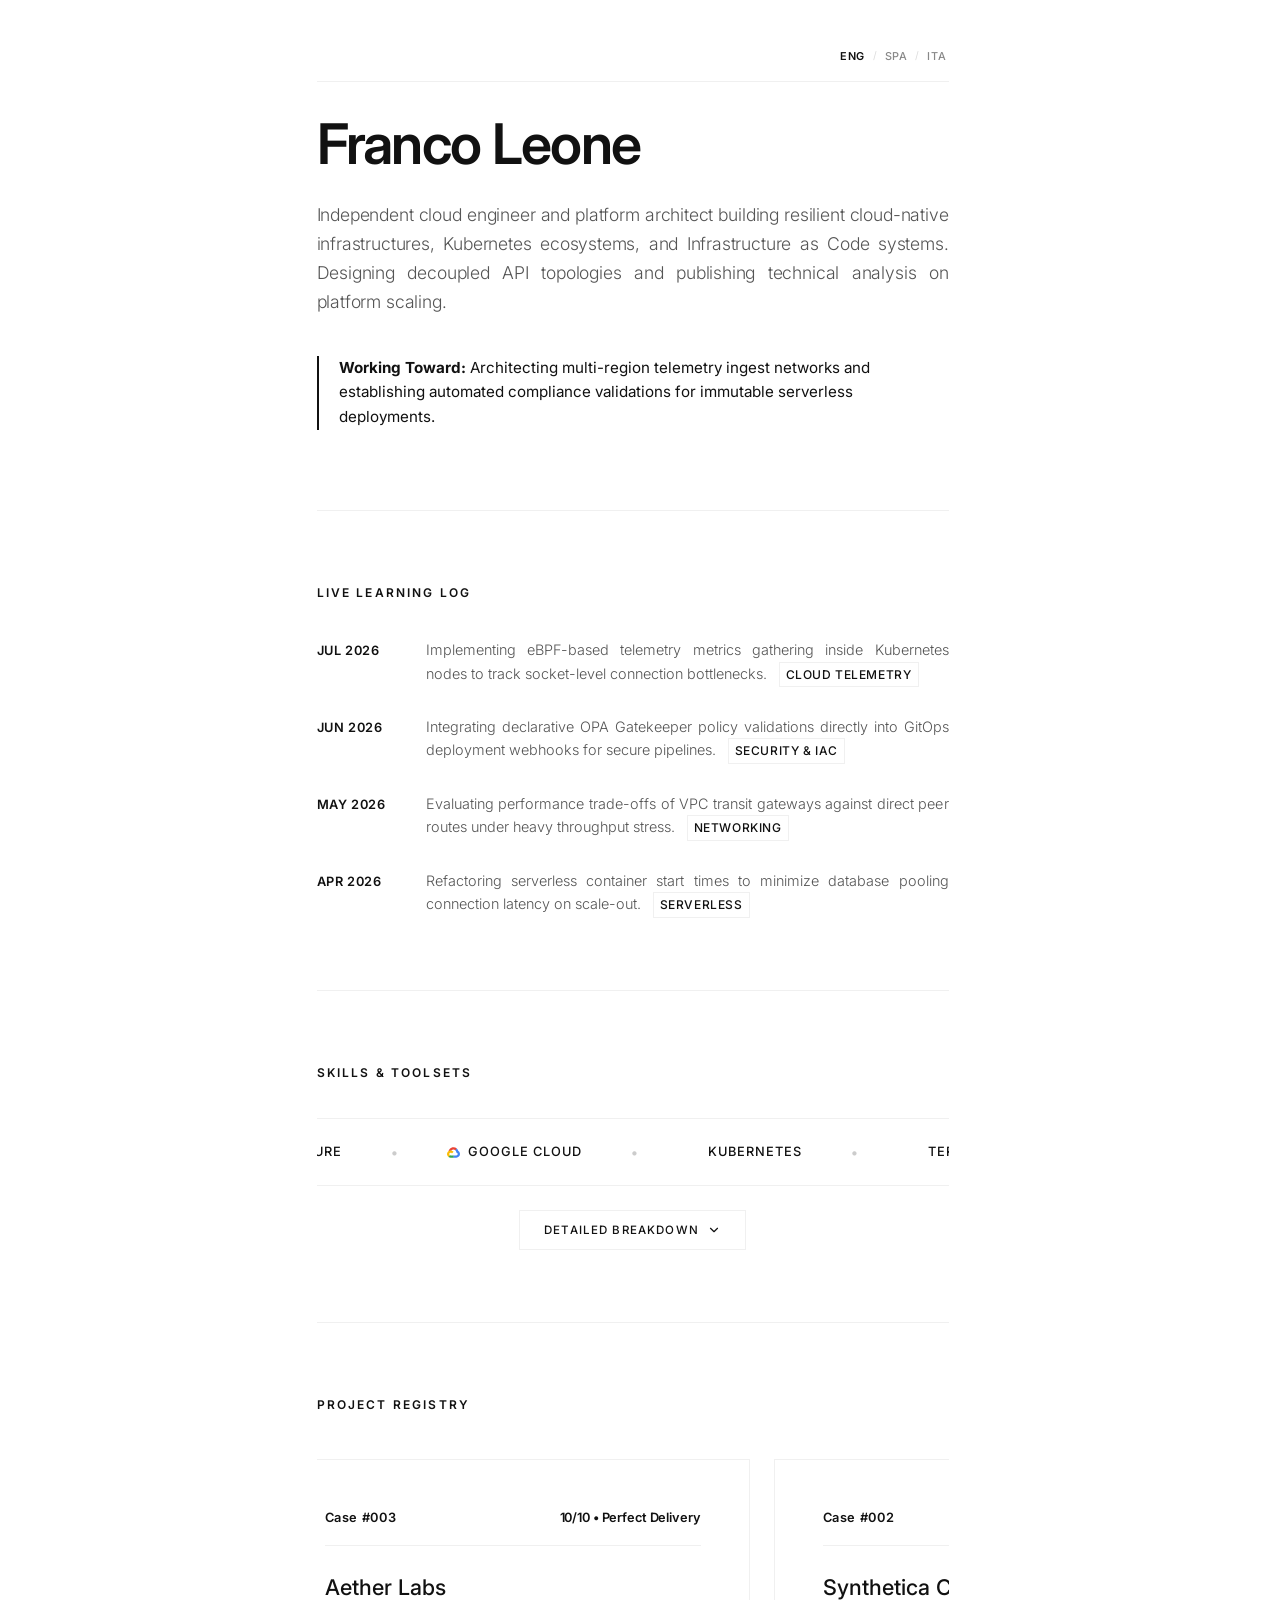
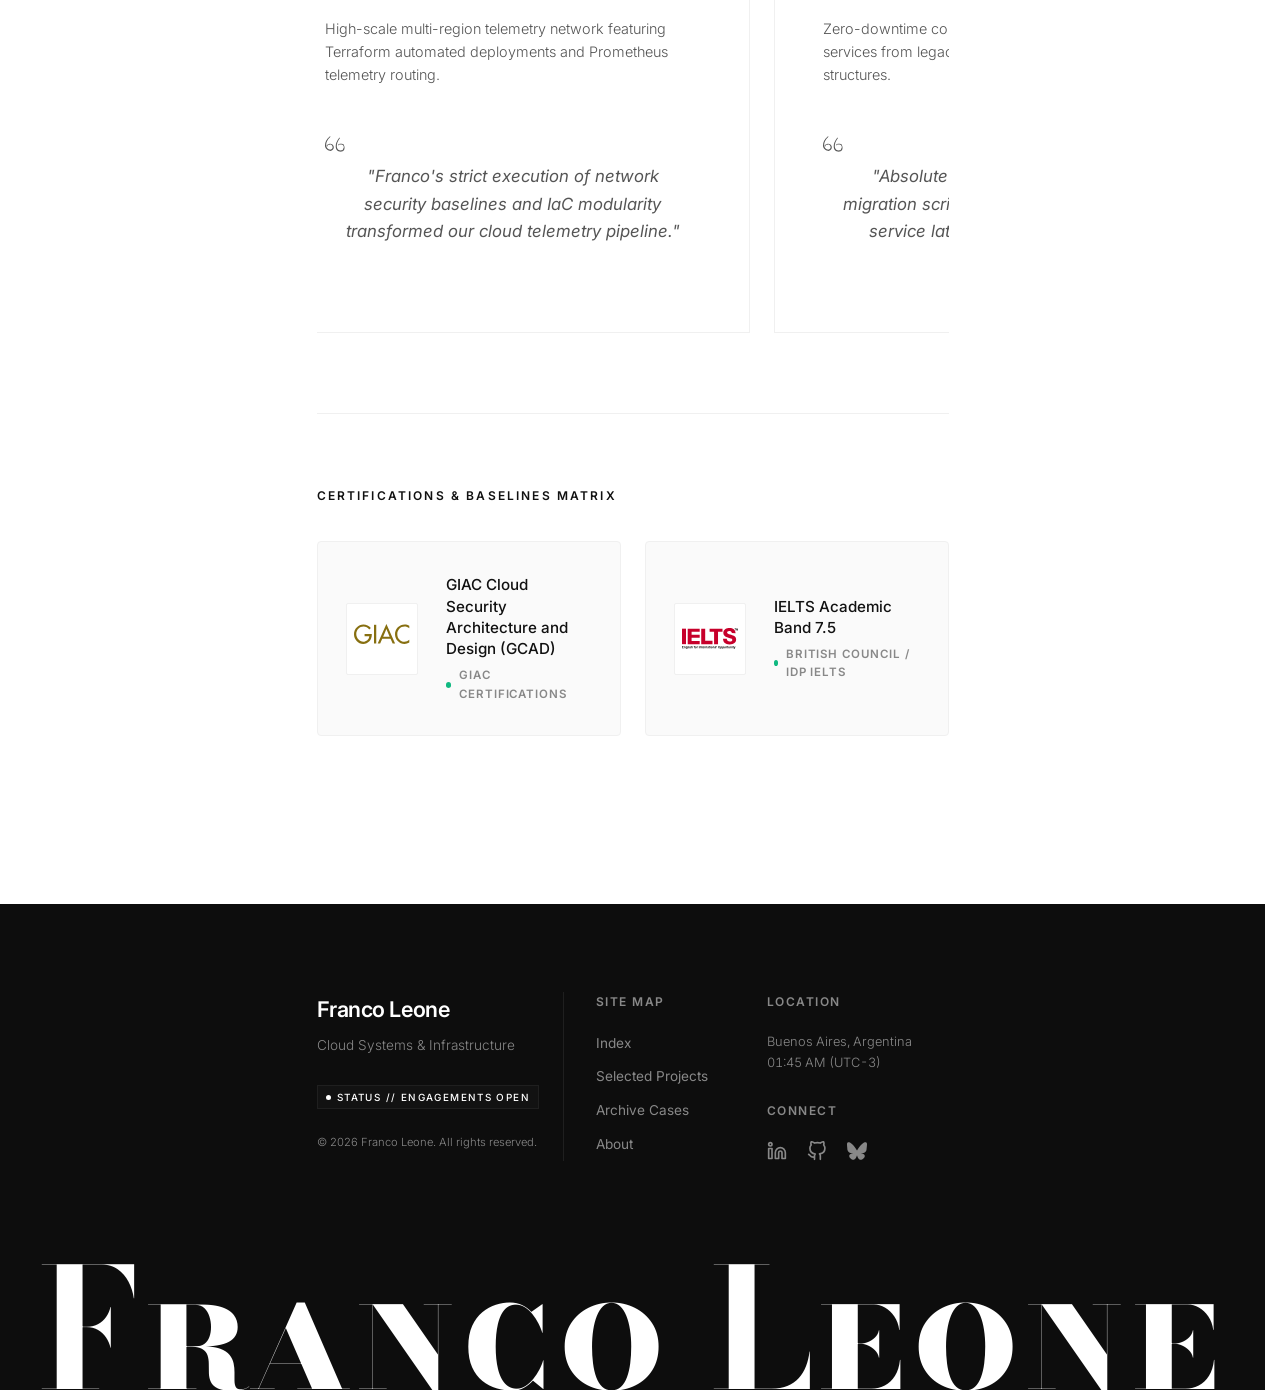
==== index.html @ 0dff21c5 "Add files via upload" ====
<!DOCTYPE html>
<html lang="en">
<head>
    <meta charset="UTF-8">
    <meta name="viewport" content="width=device-width, initial-scale=1.0">
    <title>Franco Leone — Cloud Engineer & Platform Architect</title>
    <meta name="description" content="Minimalist, grid-driven editorial portfolio of Franco Leone, specialized in cloud systems engineering, container platform architecture, and Infrastructure as Code (IaC).">
    <!-- Link to the external stylesheet -->
    <link rel="stylesheet" href="style.css">
</head>
<body>

    <main>
        <!-- HEADER: LANG SELECTOR -->
        <header class="portfolio-header">
            <div class="lang-selector">
                <button class="lang-btn active" data-lang="en">ENG</button>
                <span class="lang-divider">/</span>
                <button class="lang-btn" data-lang="es">SPA</button>
                <span class="lang-divider">/</span>
                <button class="lang-btn" data-lang="it">ITA</button>
            </div>
        </header>

        <!-- SECTION 1: HERO / "WORKING TOWARD" HERO (Cloud-focused and Justified Subtitle) -->
        <section class="hero" id="about">
            <h1 class="hero-title">Franco Leone</h1>
            <p class="hero-subtitle" data-translate="hero-subtitle">
                Independent cloud engineer and platform architect building resilient cloud-native infrastructures, Kubernetes ecosystems, and Infrastructure as Code systems. Designing decoupled API topologies and publishing technical analysis on platform scaling.
            </p>
            <div class="hero-objective">
                <strong data-translate="hero-objective-label">Working Toward:</strong> <span data-translate="hero-objective-text">Architecting multi-region telemetry ingest networks and establishing automated compliance validations for immutable serverless deployments.</span>
            </div>
        </section>

        <!-- SECTION 2: "LIVE LEARNING" LOG (Cloud-focused and Justified Detail) -->
        <section id="learning-log">
            <h2 class="section-title" data-translate="learning-log-title">Live Learning Log</h2>
            <div class="log-container">
                <div class="log-entry">
                    <span class="log-stamp" data-translate="log-1-stamp">JUL 2026</span>
                    <span class="log-detail">
                        <span data-translate="log-1-detail">Implementing eBPF-based telemetry metrics gathering inside Kubernetes nodes to track socket-level connection bottlenecks.</span> <span class="log-meta" data-translate="log-1-meta">Cloud Telemetry</span>
                    </span>
                </div>
                <div class="log-entry">
                    <span class="log-stamp" data-translate="log-2-stamp">JUN 2026</span>
                    <span class="log-detail">
                        <span data-translate="log-2-detail">Integrating declarative OPA Gatekeeper policy validations directly into GitOps deployment webhooks for secure pipelines.</span> <span class="log-meta" data-translate="log-2-meta">Security & IaC</span>
                    </span>
                </div>
                <div class="log-entry">
                    <span class="log-stamp" data-translate="log-3-stamp">MAY 2026</span>
                    <span class="log-detail">
                        <span data-translate="log-3-detail">Evaluating performance trade-offs of VPC transit gateways against direct peer routes under heavy throughput stress.</span> <span class="log-meta" data-translate="log-3-meta">Networking</span>
                    </span>
                </div>
                <div class="log-entry">
                    <span class="log-stamp" data-translate="log-4-stamp">APR 2026</span>
                    <span class="log-detail">
                        <span data-translate="log-4-detail">Refactoring serverless container start times to minimize database pooling connection latency on scale-out.</span> <span class="log-meta" data-translate="log-4-meta">Serverless</span>
                    </span>
                </div>
            </div>
        </section>

        <!-- SECTION 3: SKILLS SECTION - HORIZONTAL MARQUEE -->
        <section id="skills">
            <h2 class="section-title" data-translate="skills-title">Skills & Toolsets</h2>
            <div class="skills-carousel-wrapper">
                <div class="skills-marquee" id="skills-marquee">
                    <span class="skill-tag"><img src="https://cdn.simpleicons.org/microsoftazure/0078D4" alt=""><span data-translate="marquee-aws">Azure</span></span>
                    <span class="skill-separator">•</span>
                    <span class="skill-tag"><svg width="13" height="13" viewBox="0 -25 256 256" xmlns="http://www.w3.org/2000/svg"><g><path d="M170.2517,56.8186 L192.5047,34.5656 L193.9877,25.1956 C153.4367,-11.6774 88.9757,-7.4964 52.4207,33.9196 C42.2667,45.4226 34.7337,59.7636 30.7167,74.5726 L38.6867,73.4496 L83.1917,66.1106 L86.6277,62.5966 C106.4247,40.8546 139.8977,37.9296 162.7557,56.4286 L170.2517,56.8186 Z" fill="#EA4335"></path><path d="M224.2048,73.9182 C219.0898,55.0822 208.5888,38.1492 193.9878,25.1962 L162.7558,56.4282 C175.9438,67.2042 183.4568,83.4382 183.1348,100.4652 L183.1348,106.0092 C198.4858,106.0092 210.9318,118.4542 210.9318,133.8052 C210.9318,149.1572 198.4858,161.2902 183.1348,161.2902 L127.4638,161.2902 L121.9978,167.2242 L121.9978,200.5642 L127.4638,205.7952 L183.1348,205.7952 C223.0648,206.1062 255.6868,174.3012 255.9978,134.3712 C256.1858,110.1682 244.2528,87.4782 224.2048,73.9182" fill="#4285F4"></path><path d="M71.8704,205.7957 L127.4634,205.7957 L127.4634,161.2897 L71.8704,161.2897 C67.9094,161.2887 64.0734,160.4377 60.4714,158.7917 L52.5844,161.2117 L30.1754,183.4647 L28.2234,191.0387 C40.7904,200.5277 56.1234,205.8637 71.8704,205.7957" fill="#34A853"></path><path d="M71.8704,61.4255 C31.9394,61.6635 -0.2366,94.2275 0.0014,134.1575 C0.1344,156.4555 10.5484,177.4455 28.2234,191.0385 L60.4714,158.7915 C46.4804,152.4705 40.2634,136.0055 46.5844,122.0155 C52.9044,108.0255 69.3704,101.8085 83.3594,108.1285 C89.5244,110.9135 94.4614,115.8515 97.2464,122.0155 L129.4944,89.7685 C115.7734,71.8315 94.4534,61.3445 71.8704,61.4255" fill="#FBBC05"></path></g></svg><span data-translate="marquee-gcp">Google Cloud</span></span>
                    <span class="skill-separator">•</span>
                    <span class="skill-tag"><img src="https://cdn.simpleicons.org/kubernetes" alt=""><span data-translate="marquee-k8s">Kubernetes</span></span>
                    <span class="skill-separator">•</span>
                    <span class="skill-tag"><img src="https://cdn.simpleicons.org/terraform" alt=""><span data-translate="marquee-terraform">Terraform</span></span>
                    <span class="skill-separator">•</span>
                    <span class="skill-tag"><img src="https://cdn.simpleicons.org/opentofu" alt=""><span data-translate="marquee-opentofu">OpenTofu</span></span>
                    <span class="skill-separator">•</span>
                    <span class="skill-tag" style="--iconColor: #2496ed;"><svg width="13" height="13" viewBox="0 0 38 30" xmlns="http://www.w3.org/2000/svg"><path d="M37.413,12.315c-0.933,-0.627 -3.382,-0.896 -5.163,-0.415c-0.097,-1.774 -1.012,-3.27 -2.685,-4.573l-0.619,-0.416l-0.414,0.624c-0.811,1.232 -1.153,2.873 -1.032,4.366c0.095,0.92 0.415,1.953 1.032,2.703c-2.318,1.345 -4.455,1.039 -13.919,1.039l-14.61,0c-0.042,2.137 0.302,6.248 2.915,9.593c0.289,0.37 0.604,0.727 0.948,1.072c2.126,2.128 5.336,3.689 10.138,3.693c7.325,0.007 13.601,-3.953 17.419,-13.527c1.257,0.02 4.572,0.225 6.195,-2.911c0.039,-0.052 0.413,-0.831 0.413,-0.831l-0.618,-0.415l0,-0.002Zm-27.875,-1.953l-4.108,0l-0,4.108l4.108,0l0,-4.108Zm5.308,0l-4.108,0l-0,4.108l4.108,0l0,-4.108Zm5.308,0l-4.108,0l-0,4.108l4.108,0l0,-4.108Zm5.308,0l-4.108,0l-0,4.108l4.108,0l0,-4.108Zm-21.232,0l-4.108,0l-0,4.108l4.108,0l0,-4.108Zm5.308,-5.19l-4.108,-0l-0,4.108l4.108,0l0,-4.108Zm5.308,-0l-4.108,-0l-0,4.108l4.108,0l0,-4.108Zm5.308,-0l-4.108,-0l-0,4.108l4.108,0l0,-4.108Zm0,-5.19l-4.108,0l-0,4.109l4.108,-0l0,-4.109Z" style="fill:var(--iconColor, #00153c);fill-rule:nonzero;"></path></svg><span data-translate="marquee-docker">Docker</span></span>
                    <span class="skill-separator">•</span>
                    <span class="skill-tag"><img src="https://cdn.simpleicons.org/git" alt=""><span data-translate="marquee-git">GitOps</span></span>
                    <span class="skill-separator">•</span>
                    <span class="skill-tag"><svg width="13" height="13" viewBox="0 0 150 194" fill="none" xmlns="http://www.w3.org/2000/svg"><linearGradient id="a" gradientUnits="userSpaceOnUse" x1="75" x2="106.522" y1="17.4121" y2="125.731"><stop offset="0" stop-color="#5e6294"></stop><stop offset="1" stop-color="#878bb2"></stop></linearGradient><circle cx="75" cy="72.3164" fill="url(#a)" opacity=".2" r="54.9043"></circle><path clip-rule="evenodd" d="m75 140.857c37.854 0 68.541-30.687 68.541-68.5409 0-37.854-30.687-68.54071-68.541-68.54071s-68.54068 30.68671-68.54068 68.54071c0 37.8539 30.68668 68.5409 68.54068 68.5409zm0-13.637c30.323 0 54.904-24.581 54.904-54.904 0-30.3228-24.581-54.9043-54.904-54.9043-30.3228 0-54.9043 24.5815-54.9043 54.9043 0 30.323 24.5815 54.904 54.9043 54.904z" fill="#5e6294" fill-rule="evenodd" opacity=".14"></path><path d="m43.6259 101.083c-7.5104-3.2527-12.7647-10.7311-12.7647-19.4368 0-8.14 4.5937-15.2071 11.3302-18.7504-.4671-18.6096 14.4964-34.0008 33.1675-34.0008 18.671 0 33.6341 15.3912 33.1671 34.0008 6.737 3.5433 11.33 10.6104 11.33 18.7504 0 8.7057-5.254 16.1841-12.764 19.4368l-1.226 32.572c.351 8.432 2.893 9.131 12.457 11.761.923.253 1.911.525 2.969.824-7.878 1.8-12.827 2.048-15.941 1.108l-.566 15.04c-1.264 14.215-1.137 14.248 8.458 16.745 1.305.34 2.785.725 4.46 1.197-20.6605 4.723-20.9294-4.635-21.1727-13.097-.0486-1.691-.0962-3.346-.305-4.845h-.7701c-.0462.569-.0913 1.122-.135 1.659l-.0011.014c-.9638 11.835-1.2946 15.897.5635 17.688.9709.936 2.5396 1.252 4.9274 1.734 2.498.503 5.891 1.186 10.434 2.948-24.362 3.392-24.3434-4.346-24.3117-17.521.005-2.05.0102-4.231-.076-6.522h-.7313c-1.1292 25.397.1829 25.719 8.8219 27.838 2.347.576 5.2351 1.284 8.7611 2.664-24.8261 2.759-25.8195-4.296-27.3498-15.164-.2711-1.926-.5591-3.971-.9993-6.102-.4403 2.131-.7283 4.176-.9993 6.102-1.5303 10.868-2.5238 17.923-27.35 15.164 3.5265-1.38 6.4142-2.088 8.7612-2.664 8.639-2.119 9.9511-2.441 8.8219-27.838h-.7313c-.0862 2.291-.0809 4.472-.076 6.522.0317 13.175.0503 20.913-24.3117 17.521 4.5431-1.762 7.9364-2.445 10.4335-2.948 2.3883-.482 3.957-.798 4.9279-1.734 1.8581-1.791 1.5273-5.853.5635-17.688-.0441-.541-.0895-1.099-.1361-1.673h-.77c-.2089 1.499-.2565 3.154-.3051 4.845-.2432 8.462-.5122 17.82-21.1724 13.097 1.6751-.472 3.1548-.857 4.4595-1.197 9.5953-2.497 9.7221-2.53 8.4585-16.745l-.566-15.04c-3.1148.94-8.0632.692-15.9412-1.108 1.058-.299 2.0462-.571 2.969-.824 9.5639-2.63 12.1059-3.329 12.4569-11.761z" fill="#ef7b4d"></path><circle cx="50.9569" cy="82.0053" fill="#fefefe" r="15.7895"></circle><circle cx="50.5981" cy="79.4931" fill="#000" r="5.38278"></circle><circle cx="97.6077" cy="82.0053" fill="#fefefe" r="15.7895"></circle><circle cx="97.2488" cy="79.4931" fill="#000" r="5.38278"></circle><path d="m63.1579 111.431s5.7416 5.741 12.2009 5.741c6.4594 0 12.201-5.741 12.201-5.741v7.177c0 6.738-5.4626 12.201-12.201 12.201s-12.2009-5.463-12.2009-12.201z" fill="#fafafa"></path><path d="m63.1579 117.172s5.7416 5.742 12.2009 5.742c6.4594 0 12.201-5.742 12.201-5.742v1.436c0 6.738-5.4626 12.201-12.201 12.201s-12.2009-5.463-12.2009-12.201z" fill="#202124"></path><path d="m29.4129 106.647c-7.1369-9.4818-11.3875-21.2634-11.4401-34.0437-.0849-20.5964 10.7539-38.6889 27.072-48.7879" opacity=".16" stroke="#5e6294" stroke-linecap="round" stroke-width="4.30622"></path><g fill="#5e6294"><circle cx="52.3923" cy="18.8474" opacity=".45" r="2.87081"></circle><rect height="33.0144" rx="2.87081" width="6.45933" y="56.168"></rect><rect height="33.0144" rx="2.87081" width="6.45933" x="143.541" y="56.168"></rect><path clip-rule="evenodd" d="m75 144.445c39.836 0 72.129-32.293 72.129-72.1288 0-39.8359-32.293-72.129188-72.129-72.129188-39.8358 0-72.12918 32.293288-72.12918 72.129188 0 39.8358 32.29338 72.1288 72.12918 72.1288zm0-3.588c37.854 0 68.541-30.687 68.541-68.5407 0-37.854-30.687-68.5407-68.541-68.5407s-68.54069 30.6867-68.54069 68.5407c0 37.8537 30.68669 68.5407 68.54069 68.5407z" fill-opacity=".2" fill-rule="evenodd"></path></g><path d="m67.7847 45.1095c-.7213 3.3756-3.6526 5.6106-6.5473 4.992-2.8947-.6185-4.7506-3.3207-4.0293-6.6963s5.1328-6.9616 8.0275-6.343c2.8946.6185 3.2704 4.6717 2.5491 8.0473z" fill="#f77f4f"></path></svg><span data-translate="marquee-argocd">ArgoCD</span></span>
                    <span class="skill-separator">•</span>
                    <span class="skill-tag"><img src="https://cdn.simpleicons.org/flux" alt=""><span data-translate="marquee-flux">Flux</span></span>
                    <span class="skill-separator">•</span>
                    <span class="skill-tag"><img src="https://cdn.simpleicons.org/githubactions" alt=""><span data-translate="marquee-gh-actions">GitHub Actions</span></span>
                    <span class="skill-separator">•</span>
                    <span class="skill-tag"><img src="https://cdn.jsdelivr.net/gh/devicons/devicon@latest/icons/linux/linux-original.svg" alt=""><span data-translate="marquee-linux">Linux Core</span></span>
                    <span class="skill-separator">•</span>
                    <span class="skill-tag"><img src="https://cdn.simpleicons.org/gnubash" alt=""><span data-translate="marquee-bash">Bash Scripting</span></span>
                    <span class="skill-separator">•</span>
                    <span class="skill-tag"><img src="assets/ebpf-badge.svg" alt=""><span data-translate="marquee-ebpf">eBPF Telemetry</span></span>
                    <span class="skill-separator">•</span>
                    <span class="skill-tag"><img src="https://cdn.simpleicons.org/prometheus" alt=""><span data-translate="marquee-prometheus">Prometheus</span></span>
                    <span class="skill-separator">•</span>
                    <span class="skill-tag"><img src="https://cdn.simpleicons.org/grafana" alt=""><span data-translate="marquee-grafana">Grafana</span></span>
                    <span class="skill-separator">•</span>
                    <span class="skill-tag"><img src="https://cdn.simpleicons.org/serverless" alt=""><span data-translate="marquee-serverless">Serverless</span></span>
                    <span class="skill-separator">•</span>
                    <span class="skill-tag"><img src="https://cdn.simpleicons.org/azurefunctions/0062AD" alt=""><span data-translate="marquee-lambda">Azure Functions</span></span>
                </div>
            </div>

            <!-- Interactive Toggle Button -->
            <div class="skills-toggle-container">
                <button id="skills-toggle-btn" class="skills-toggle-btn">
                    <span data-translate="skills-toggle-btn-text">Detailed Breakdown</span>
                    <svg viewBox="0 0 24 24" fill="none" stroke="currentColor" stroke-width="2" stroke-linecap="round" stroke-linejoin="round" class="toggle-icon"><polyline points="6 9 12 15 18 9"></polyline></svg>
                </button>
            </div>

            <!-- Expandable Detail Drawer (2x2 Matrix) -->
            <div id="skills-detail-drawer" class="skills-detail-drawer">
                <div class="skills-matrix">
                    <!-- Cell 1: Cloud Architecture -->
                    <div class="skills-matrix-cell">
                        <h3 class="skill-group-title" data-translate="skills-group-1">Cloud Architecture</h3>
                        <ul class="skill-list">
                            <li class="skill-item"><span class="skill-bullet"></span><span data-translate="skills-item-1-1">Azure & GCP Implementations</span></li>
                            <li class="skill-item"><span class="skill-bullet"></span><span data-translate="skills-item-1-2">Kubernetes (AKS & GKE)</span></li>
                            <li class="skill-item"><span class="skill-bullet"></span><span data-translate="skills-item-1-3">Terraform & OpenTofu IaC</span></li>
                        </ul>
                    </div>
                    <!-- Cell 2: Platform Engineering -->
                    <div class="skills-matrix-cell">
                        <h3 class="skill-group-title" data-translate="skills-group-2">Platform Engineering</h3>
                        <ul class="skill-list">
                            <li class="skill-item"><span class="skill-bullet"></span><span data-translate="skills-item-2-1">Docker Container Architectures</span></li>
                            <li class="skill-item"><span class="skill-bullet"></span><span data-translate="skills-item-2-2">GitOps Systems (ArgoCD & Flux)</span></li>
                            <li class="skill-item"><span class="skill-bullet"></span><span data-translate="skills-item-2-3">CI/CD (GitHub Actions / GitLab)</span></li>
                        </ul>
                    </div>
                    <!-- Cell 3: Systems & Networking -->
                    <div class="skills-matrix-cell">
                        <h3 class="skill-group-title" data-translate="skills-group-3">Systems & Networking</h3>
                        <ul class="skill-list">
                            <li class="skill-item"><span class="skill-bullet"></span><span data-translate="skills-item-3-1">Linux Core Systems & Scripting</span></li>
                            <li class="skill-item"><span class="skill-bullet"></span><span data-translate="skills-item-3-2">VPC Routing & Transit Gateways</span></li>
                            <li class="skill-item"><span class="skill-bullet"></span><span data-translate="skills-item-3-3">IAM Least-Privilege Policies</span></li>
                        </ul>
                    </div>
                    <!-- Cell 4: Telemetry & States -->
                    <div class="skills-matrix-cell">
                        <h3 class="skill-group-title" data-translate="skills-group-4">Telemetry & States</h3>
                        <ul class="skill-list">
                            <li class="skill-item"><span class="skill-bullet"></span><span data-translate="skills-item-4-1">eBPF Network Instrumentation</span></li>
                            <li class="skill-item"><span class="skill-bullet"></span><span data-translate="skills-item-4-2">Prometheus & Grafana Analytics</span></li>
                            <li class="skill-item"><span class="skill-bullet"></span><span data-translate="skills-item-4-3">Declarative UI State Controls</span></li>
                        </ul>
                    </div>
                </div>
            </div>
        </section>

        <!-- SECTION 4: PROJECT REGISTRY - 1:1 MOUSE-SCROLL CAROUSEL -->
        <section id="projects">
            <h2 class="section-title" data-translate="projects-title">Project Registry</h2>
            <div class="carousel-wrapper">
                <div class="project-carousel" id="project-carousel">
                    <!-- Card 1 -->
                    <div class="project-card">
                        <div>
                            <div class="project-card-header">
                                <span class="project-card-case" data-translate="project-1-case">Case #003</span>
                                <span class="project-card-metrics" data-translate="project-1-metrics">10/10 • Perfect Delivery</span>
                            </div>
                            <div class="project-card-body">
                                <h3 class="project-card-title">Aether Labs</h3>
                                <p class="project-card-desc" data-translate="project-1-desc">High-scale multi-region telemetry network featuring Terraform automated deployments and Prometheus telemetry routing.</p>
                                <div class="project-card-quote-wrap">
                                    <svg viewBox="0 0 24 24" fill="none" class="quote-icon" xmlns="http://www.w3.org/2000/svg"><path fill="currentColor" fill-rule="evenodd" d="M5.72118 11.7469c-0.61682 0.0717 -1.22178 0.2229 -1.79979 0.4499 -0.4045 0.1533 -0.7824 0.3693 -1.11987 0.6399 -0.414 0.311 -0.72985 0.7344 -0.90989 1.2199 0 0.3499 0.05999 0.6899 0.63993 0.7999 0.05058 0.0118 0.103 0.0133 0.15419 0.0045 0.05118 -0.0088 0.1001 -0.0277 0.14387 -0.0556 0.04378 -0.028 0.08153 -0.0644 0.11105 -0.1071 0.02951 -0.0427 0.05019 -0.0909 0.06083 -0.1418 0.05999 -0.2399 -0.32996 -0.5399 0.33996 -0.9999 0.34941 -0.2578 0.74226 -0.4508 1.15986 -0.5699 0.43447 -0.1209 0.87999 -0.198 1.32985 -0.23 0.70158 -0.0484 1.39836 0.147 1.97234 0.5534 0.57398 0.4063 0.98989 0.9986 1.17729 1.6764 0.23104 0.6307 0.23016 1.3231 -0.00249 1.9533 -0.23264 0.6301 -0.68188 1.157 -1.26736 1.4863 -0.60268 0.2737 -1.26874 0.3774 -1.92611 0.2998 -0.65736 -0.0775 -1.28101 -0.3333 -1.80346 -0.7398 -0.60804 -0.3381 -1.14125 -0.796 -1.56744 -1.3459 -0.4262 -0.5499 -0.73653 -1.1805 -0.91226 -1.8537 -0.30896 -2.0849 0.0077 -4.2145 0.90989 -6.11927 0.86351 -1.95399 2.18373 -3.67198 3.84955 -5.00941 0.05588 -0.03286 0.10419 -0.07715 0.14176 -0.12998 0.03756 -0.05283 0.06353 -0.11301 0.07621 -0.17658 0.01268 -0.06358 0.01177 -0.12911 -0.00265 -0.19231 -0.01443 -0.0632 -0.04205 -0.12264 -0.08106 -0.17441 -0.03901 -0.05178 -0.08852 -0.09472 -0.14529 -0.12602 -0.05677 -0.0313 -0.11952 -0.05024 -0.18412 -0.05559 -0.06461 -0.00535 -0.12961 0.00302 -0.19076 0.02456 -0.06114 0.02154 -0.11704 0.05576 -0.16403 0.10041C3.85587 4.31549 2.358 6.12529 1.3417 8.20728 0.25522 10.3126 -0.186475 12.6915 0.0718451 15.0465c0.1923489 0.889 0.5683199 1.728 1.1038149 2.4632 0.53549 0.7352 1.2187 1.3505 2.00582 1.8063 0.76871 0.5475 1.67551 0.8687 2.6175 0.927 0.942 0.0583 1.88148 -0.1485 2.71187 -0.5971 0.84697 -0.5157 1.48296 -1.3158 1.79435 -2.2573 0.3114 -0.9415 0.2779 -1.963 -0.0945 -2.8821 -0.31623 -0.9065 -0.93559 -1.6762 -1.75353 -2.179 -0.81794 -0.5028 -1.78434 -0.7079 -2.73599 -0.5806Z" clip-rule="evenodd" stroke-width="1"></path><path fill="currentColor" fill-rule="evenodd" d="M22.8092 12.9867c-0.4096 -0.4614 -0.934 -0.8064 -1.5199 -0.9999 -0.8048 -0.2542 -1.6457 -0.3758 -2.4897 -0.3599 -0.5852 -0.0333 -1.1695 0.0801 -1.6998 0.3299 -0.5076 0.2419 -0.955 0.5937 -1.3098 1.0299 -0.0733 0.0748 -0.1143 0.1753 -0.1143 0.28 0 0.1047 0.041 0.2052 0.1143 0.28 0.0363 0.0375 0.0798 0.0673 0.1279 0.0876 0.0481 0.0204 0.0998 0.0309 0.152 0.0309 0.0523 0 0.104 -0.0105 0.1521 -0.0309 0.048 -0.0203 0.0916 -0.0501 0.1279 -0.0876 0.295 -0.3413 0.6554 -0.6201 1.0599 -0.8199 0.4141 -0.1573 0.8592 -0.2155 1.2998 -0.17 0.7306 0.0211 1.4531 0.1595 2.1398 0.4099 0.3934 0.1673 0.7376 0.4323 0.9999 0.7699 0.3461 0.5096 0.581 1.0864 0.6895 1.6928 0.1086 0.6064 0.0882 1.2288 -0.596 1.8268 -0.0489 0.5555 -0.2758 1.0803 -0.6469 1.4964 -0.3711 0.4161 -0.8666 0.7014 -1.4129 0.8134 -1.3723 0.2904 -2.8038 0.0435 -3.9995 -0.69 -0.5178 -0.4518 -0.9368 -1.0055 -1.231 -1.6266 -0.2942 -0.621 -0.4572 -1.2961 -0.4788 -1.9829 -0.1539 -1.8076 0.1308 -3.6255 0.8299 -5.29942 0.6933 -1.74872 1.629 -3.39127 2.7797 -4.87942 0.0732 -0.09585 0.1059 -0.21664 0.0909 -0.33633 -0.0149 -0.1197 -0.0763 -0.22873 -0.1709 -0.3036 -0.0942 -0.07268 -0.2134 -0.10507 -0.3315 -0.09008 -0.118 0.01499 -0.2254 0.07614 -0.2984 0.17007 -1.5043 1.81603 -2.6878 3.87531 -3.4996 6.08928 -0.5597 1.5212 -0.8013 3.1411 -0.7099 4.7594 0.0101 0.8915 0.2098 1.7707 0.5856 2.5792 0.3758 0.8084 0.9192 1.5278 1.5941 2.1103 0.7394 0.4922 1.5686 0.8339 2.4402 1.0055 0.8715 0.1716 1.7684 0.1697 2.6392 -0.0056 0.6961 -0.1055 1.3478 -0.4069 1.879 -0.8691 0.5312 -0.4621 0.9199 -1.0658 1.1207 -1.7406 0.3272 -0.91 0.4208 -1.8875 0.2723 -2.8431 -0.1484 -0.9555 -0.5343 -1.8585 -1.1222 -2.6263Z" clip-rule="evenodd" stroke-width="1"></path></svg>
                                    <blockquote class="project-card-quote" data-translate="project-1-quote">
                                        "Franco's strict execution of network security baselines and IaC modularity transformed our cloud telemetry pipeline."
                                    </blockquote>
                                </div>
                            </div>
                        </div>
                    </div>
                    <!-- Card 2 -->
                    <div class="project-card">
                        <div>
                            <div class="project-card-header">
                                <span class="project-card-case" data-translate="project-2-case">Case #002</span>
                                <span class="project-card-metrics" data-translate="project-2-metrics">9.8/10 • Flawless Execution</span>
                            </div>
                            <div class="project-card-body">
                                <h3 class="project-card-title">Synthetica Corp</h3>
                                <p class="project-card-desc" data-translate="project-2-desc">Zero-downtime container cluster migration of core services from legacy VMs to managed Kubernetes structures.</p>
                                <div class="project-card-quote-wrap">
                                    <svg viewBox="0 0 24 24" fill="none" class="quote-icon" xmlns="http://www.w3.org/2000/svg"><path fill="currentColor" fill-rule="evenodd" d="M5.72118 11.7469c-0.61682 0.0717 -1.22178 0.2229 -1.79979 0.4499 -0.4045 0.1533 -0.7824 0.3693 -1.11987 0.6399 -0.414 0.311 -0.72985 0.7344 -0.90989 1.2199 0 0.3499 0.05999 0.6899 0.63993 0.7999 0.05058 0.0118 0.103 0.0133 0.15419 0.0045 0.05118 -0.0088 0.1001 -0.0277 0.14387 -0.0556 0.04378 -0.028 0.08153 -0.0644 0.11105 -0.1071 0.02951 -0.0427 0.05019 -0.0909 0.06083 -0.1418 0.05999 -0.2399 -0.32996 -0.5399 0.33996 -0.9999 0.34941 -0.2578 0.74226 -0.4508 1.15986 -0.5699 0.43447 -0.1209 0.87999 -0.198 1.32985 -0.23 0.70158 -0.0484 1.39836 0.147 1.97234 0.5534 0.57398 0.4063 0.98989 0.9986 1.17729 1.6764 0.23104 0.6307 0.23016 1.3231 -0.00249 1.9533 -0.23264 0.6301 -0.68188 1.157 -1.26736 1.4863 -0.60268 0.2737 -1.26874 0.3774 -1.92611 0.2998 -0.65736 -0.0775 -1.28101 -0.3333 -1.80346 -0.7398 -0.60804 -0.3381 -1.14125 -0.796 -1.56744 -1.3459 -0.4262 -0.5499 -0.73653 -1.1805 -0.91226 -1.8537 -0.30896 -2.0849 0.0077 -4.2145 0.90989 -6.11927 0.86351 -1.95399 2.18373 -3.67198 3.84955 -5.00941 0.05588 -0.03286 0.10419 -0.07715 0.14176 -0.12998 0.03756 -0.05283 0.06353 -0.11301 0.07621 -0.17658 0.01268 -0.06358 0.01177 -0.12911 -0.00265 -0.19231 -0.01443 -0.0632 -0.04205 -0.12264 -0.08106 -0.17441 -0.03901 -0.05178 -0.08852 -0.09472 -0.14529 -0.12602 -0.05677 -0.0313 -0.11952 -0.05024 -0.18412 -0.05559 -0.06461 -0.00535 -0.12961 0.00302 -0.19076 0.02456 -0.06114 0.02154 -0.11704 0.05576 -0.16403 0.10041C3.85587 4.31549 2.358 6.12529 1.3417 8.20728 0.25522 10.3126 -0.186475 12.6915 0.0718451 15.0465c0.1923489 0.889 0.5683199 1.728 1.1038149 2.4632 0.53549 0.7352 1.2187 1.3505 2.00582 1.8063 0.76871 0.5475 1.67551 0.8687 2.6175 0.927 0.942 0.0583 1.88148 -0.1485 2.71187 -0.5971 0.84697 -0.5157 1.48296 -1.3158 1.79435 -2.2573 0.3114 -0.9415 0.2779 -1.963 -0.0945 -2.8821 -0.31623 -0.9065 -0.93559 -1.6762 -1.75353 -2.179 -0.81794 -0.5028 -1.78434 -0.7079 -2.73599 -0.5806Z" clip-rule="evenodd" stroke-width="1"></path><path fill="currentColor" fill-rule="evenodd" d="M22.8092 12.9867c-0.4096 -0.4614 -0.934 -0.8064 -1.5199 -0.9999 -0.8048 -0.2542 -1.6457 -0.3758 -2.4897 -0.3599 -0.5852 -0.0333 -1.1695 0.0801 -1.6998 0.3299 -0.5076 0.2419 -0.955 0.5937 -1.3098 1.0299 -0.0733 0.0748 -0.1143 0.1753 -0.1143 0.28 0 0.1047 0.041 0.2052 0.1143 0.28 0.0363 0.0375 0.0798 0.0673 0.1279 0.0876 0.0481 0.0204 0.0998 0.0309 0.152 0.0309 0.0523 0 0.104 -0.0105 0.1521 -0.0309 0.048 -0.0203 0.0916 -0.0501 0.1279 -0.0876 0.295 -0.3413 0.6554 -0.6201 1.0599 -0.8199 0.4141 -0.1573 0.8592 -0.2155 1.2998 -0.17 0.7306 0.0211 1.4531 0.1595 2.1398 0.4099 0.3934 0.1673 0.7376 0.4323 0.9999 0.7699 0.3461 0.5096 0.581 1.0864 0.6895 1.6928 0.1086 0.6064 0.0882 1.2288 -0.596 1.8268 -0.0489 0.5555 -0.2758 1.0803 -0.6469 1.4964 -0.3711 0.4161 -0.8666 0.7014 -1.4129 0.8134 -1.3723 0.2904 -2.8038 0.0435 -3.9995 -0.69 -0.5178 -0.4518 -0.9368 -1.0055 -1.231 -1.6266 -0.2942 -0.621 -0.4572 -1.2961 -0.4788 -1.9829 -0.1539 -1.8076 0.1308 -3.6255 0.8299 -5.29942 0.6933 -1.74872 1.629 -3.39127 2.7797 -4.87942 0.0732 -0.09585 0.1059 -0.21664 0.0909 -0.33633 -0.0149 -0.1197 -0.0763 -0.22873 -0.1709 -0.3036 -0.0942 -0.07268 -0.2134 -0.10507 -0.3315 -0.09008 -0.118 0.01499 -0.2254 0.07614 -0.2984 0.17007 -1.5043 1.81603 -2.6878 3.87531 -3.4996 6.08928 -0.5597 1.5212 -0.8013 3.1411 -0.7099 4.7594 0.0101 0.8915 0.2098 1.7707 0.5856 2.5792 0.3758 0.8084 0.9192 1.5278 1.5941 2.1103 0.7394 0.4922 1.5686 0.8339 2.4402 1.0055 0.8715 0.1716 1.7684 0.1697 2.6392 -0.0056 0.6961 -0.1055 1.3478 -0.4069 1.879 -0.8691 0.5312 -0.4621 0.9199 -1.0658 1.1207 -1.7406 0.3272 -0.91 0.4208 -1.8875 0.2723 -2.8431 -0.1484 -0.9555 -0.5343 -1.8585 -1.1222 -2.6263Z" clip-rule="evenodd" stroke-width="1"></path></svg>
                                    <blockquote class="project-card-quote" data-translate="project-2-quote">
                                        "Absolute systems excellence. The migration script was robust and minimized service latency during the database handoff."
                                    </blockquote>
                                </div>
                            </div>
                        </div>
                    </div>
                    <!-- Card 3 -->
                    <div class="project-card">
                        <div>
                            <div class="project-card-header">
                                <span class="project-card-case" data-translate="project-3-case">Case #001</span>
                                <span class="project-card-metrics" data-translate="project-3-metrics">10/10 • Exceptional Launch</span>
                            </div>
                            <div class="project-card-body">
                                <h3 class="project-card-title">Verdant Co</h3>
                                <p class="project-card-desc" data-translate="project-3-desc">Serverless data pipeline processing large ecosystem records via Azure Functions and event-driven notifications.</p>
                                <div class="project-card-quote-wrap">
                                    <svg viewBox="0 0 24 24" fill="none" class="quote-icon" xmlns="http://www.w3.org/2000/svg"><path fill="currentColor" fill-rule="evenodd" d="M5.72118 11.7469c-0.61682 0.0717 -1.22178 0.2229 -1.79979 0.4499 -0.4045 0.1533 -0.7824 0.3693 -1.11987 0.6399 -0.414 0.311 -0.72985 0.7344 -0.90989 1.2199 0 0.3499 0.05999 0.6899 0.63993 0.7999 0.05058 0.0118 0.103 0.0133 0.15419 0.0045 0.05118 -0.0088 0.1001 -0.0277 0.14387 -0.0556 0.04378 -0.028 0.08153 -0.0644 0.11105 -0.1071 0.02951 -0.0427 0.05019 -0.0909 0.06083 -0.1418 0.05999 -0.2399 -0.32996 -0.5399 0.33996 -0.9999 0.34941 -0.2578 0.74226 -0.4508 1.15986 -0.5699 0.43447 -0.1209 0.87999 -0.198 1.32985 -0.23 0.70158 -0.0484 1.39836 0.147 1.97234 0.5534 0.57398 0.4063 0.98989 0.9986 1.17729 1.6764 0.23104 0.6307 0.23016 1.3231 -0.00249 1.9533 -0.23264 0.6301 -0.68188 1.157 -1.26736 1.4863 -0.60268 0.2737 -1.26874 0.3774 -1.92611 0.2998 -0.65736 -0.0775 -1.28101 -0.3333 -1.80346 -0.7398 -0.60804 -0.3381 -1.14125 -0.796 -1.56744 -1.3459 -0.4262 -0.5499 -0.73653 -1.1805 -0.91226 -1.8537 -0.30896 -2.0849 0.0077 -4.2145 0.90989 -6.11927 0.86351 -1.95399 2.18373 -3.67198 3.84955 -5.00941 0.05588 -0.03286 0.10419 -0.07715 0.14176 -0.12998 0.03756 -0.05283 0.06353 -0.11301 0.07621 -0.17658 0.01268 -0.06358 0.01177 -0.12911 -0.00265 -0.19231 -0.01443 -0.0632 -0.04205 -0.12264 -0.08106 -0.17441 -0.03901 -0.05178 -0.08852 -0.09472 -0.14529 -0.12602 -0.05677 -0.0313 -0.11952 -0.05024 -0.18412 -0.05559 -0.06461 -0.00535 -0.12961 0.00302 -0.19076 0.02456 -0.06114 0.02154 -0.11704 0.05576 -0.16403 0.10041C3.85587 4.31549 2.358 6.12529 1.3417 8.20728 0.25522 10.3126 -0.186475 12.6915 0.0718451 15.0465c0.1923489 0.889 0.5683199 1.728 1.1038149 2.4632 0.53549 0.7352 1.2187 1.3505 2.00582 1.8063 0.76871 0.5475 1.67551 0.8687 2.6175 0.927 0.942 0.0583 1.88148 -0.1485 2.71187 -0.5971 0.84697 -0.5157 1.48296 -1.3158 1.79435 -2.2573 0.3114 -0.9415 0.2779 -1.963 -0.0945 -2.8821 -0.31623 -0.9065 -0.93559 -1.6762 -1.75353 -2.179 -0.81794 -0.5028 -1.78434 -0.7079 -2.73599 -0.5806Z" clip-rule="evenodd" stroke-width="1"></path><path fill="currentColor" fill-rule="evenodd" d="M22.8092 12.9867c-0.4096 -0.4614 -0.934 -0.8064 -1.5199 -0.9999 -0.8048 -0.2542 -1.6457 -0.3758 -2.4897 -0.3599 -0.5852 -0.0333 -1.1695 0.0801 -1.6998 0.3299 -0.5076 0.2419 -0.955 0.5937 -1.3098 1.0299 -0.0733 0.0748 -0.1143 0.1753 -0.1143 0.28 0 0.1047 0.041 0.2052 0.1143 0.28 0.0363 0.0375 0.0798 0.0673 0.1279 0.0876 0.0481 0.0204 0.0998 0.0309 0.152 0.0309 0.0523 0 0.104 -0.0105 0.1521 -0.0309 0.048 -0.0203 0.0916 -0.0501 0.1279 -0.0876 0.295 -0.3413 0.6554 -0.6201 1.0599 -0.8199 0.4141 -0.1573 0.8592 -0.2155 1.2998 -0.17 0.7306 0.0211 1.4531 0.1595 2.1398 0.4099 0.3934 0.1673 0.7376 0.4323 0.9999 0.7699 0.3461 0.5096 0.581 1.0864 0.6895 1.6928 0.1086 0.6064 0.0882 1.2288 -0.596 1.8268 -0.0489 0.5555 -0.2758 1.0803 -0.6469 1.4964 -0.3711 0.4161 -0.8666 0.7014 -1.4129 0.8134 -1.3723 0.2904 -2.8038 0.0435 -3.9995 -0.69 -0.5178 -0.4518 -0.9368 -1.0055 -1.231 -1.6266 -0.2942 -0.621 -0.4572 -1.2961 -0.4788 -1.9829 -0.1539 -1.8076 0.1308 -3.6255 0.8299 -5.29942 0.6933 -1.74872 1.629 -3.39127 2.7797 -4.87942 0.0732 -0.09585 0.1059 -0.21664 0.0909 -0.33633 -0.0149 -0.1197 -0.0763 -0.22873 -0.1709 -0.3036 -0.0942 -0.07268 -0.2134 -0.10507 -0.3315 -0.09008 -0.118 0.01499 -0.2254 0.07614 -0.2984 0.17007 -1.5043 1.81603 -2.6878 3.87531 -3.4996 6.08928 -0.5597 1.5212 -0.8013 3.1411 -0.7099 4.7594 0.0101 0.8915 0.2098 1.7707 0.5856 2.5792 0.3758 0.8084 0.9192 1.5278 1.5941 2.1103 0.7394 0.4922 1.5686 0.8339 2.4402 1.0055 0.8715 0.1716 1.7684 0.1697 2.6392 -0.0056 0.6961 -0.1055 1.3478 -0.4069 1.879 -0.8691 0.5312 -0.4621 0.9199 -1.0658 1.1207 -1.7406 0.3272 -0.91 0.4208 -1.8875 0.2723 -2.8431 -0.1484 -0.9555 -0.5343 -1.8585 -1.1222 -2.6263Z" clip-rule="evenodd" stroke-width="1"></path></svg>
                                    <blockquote class="project-card-quote" data-translate="project-3-quote">
                                        "Total compliance with cloud scaling parameters. The platform handles traffic bursts effortlessly without database thread locking."
                                    </blockquote>
                                </div>
                            </div>
                        </div>
                    </div>
                </div>
            </div>
        </section>

        <!-- SECTION 5: CERTIFICATIONS AND BADGES - MATRIX LAYOUT (Cloud-focused) -->
        <section id="certifications">
            <h2 class="section-title" data-translate="certs-title">Certifications & Baselines Matrix</h2>
            <div class="certs-matrix">
                <!-- Cell 1 -->
                <div class="certs-matrix-cell">
                    <div class="cert-badge-frame">
                        <img src="assets/giac-gcad-badge.svg" alt="GIAC GCAD Badge" class="cert-badge-img">
                    </div>
                    <div class="cert-info">
                        <span class="cert-title" data-translate="cert-1-title">GIAC Cloud Security Architecture and Design (GCAD)</span>
                        <div class="cert-org-row">
                            <span class="cert-status-dot"></span>
                            <span class="cert-org">GIAC Certifications</span>
                        </div>
                    </div>
                </div>
                <!-- Cell 2 -->
                <div class="certs-matrix-cell">
                    <div class="cert-badge-frame">
                        <img src="assets/ielts-badge.svg" alt="IELTS Badge" class="cert-badge-img">
                    </div>
                    <div class="cert-info">
                        <span class="cert-title" data-translate="cert-2-title">IELTS Academic Band 7.5</span>
                        <div class="cert-org-row">
                            <span class="cert-status-dot"></span>
                            <span class="cert-org">British Council / IDP IELTS</span>
                        </div>
                    </div>
                </div>
            </div>
        </section>
    </main>

    <!-- SECTION 6: FOOTER (FULL-BLEED) -->
    <footer>
        <div class="footer-content-wrap">
            <div class="footer-columns">
                <!-- Column 1: Brand & Status (Technical Open Indicator) -->
                <div class="footer-col col-brand">
                    <h3 class="footer-brand-name">Franco Leone</h3>
                    <p class="footer-brand-subtitle" data-translate="footer-brand-subtitle">Cloud Systems & Infrastructure</p>
                    <div class="footer-status-wrapper">
                        <span class="status-indicator">
                            <span class="status-dot"></span>
                            <span data-translate="footer-status">STATUS // ENGAGEMENTS OPEN</span>
                        </span>
                    </div>
                    <p class="footer-copyright">© 2026 Franco Leone. All rights reserved.</p>
                </div>
                
                <!-- Column 2: Site Map -->
                <div class="footer-col">
                    <h4 class="footer-col-title" data-translate="footer-col-sitemap">Site Map</h4>
                    <ul class="footer-nav-links">
                        <li><a href="#about" data-translate="footer-link-index">Index</a></li>
                        <li><a href="#projects" data-translate="footer-link-projects">Selected Projects</a></li>
                        <li><a href="#learning-log" data-translate="footer-link-cases">Archive Cases</a></li>
                        <li><a href="#certifications" data-translate="footer-link-about">About</a></li>
                    </ul>
                </div>
                
                <!-- Column 3: Location & Connect (Includes Live Timezone Clock - no seconds, Buenos Aires, Argentina format) -->
                <div class="footer-col">
                    <h4 class="footer-col-title" data-translate="footer-col-location">Location</h4>
                    <div class="footer-clock-wrapper">
                        <span id="argentina-clock">Buenos Aires, Argentina 00:00 (UTC-3)</span>
                    </div>
                    
                    <h4 class="footer-col-title" data-translate="footer-col-connect">Connect</h4>
                    <div class="footer-social-icons">
                        <a href="https://linkedin.com" class="social-icon-link" aria-label="LinkedIn" target="_blank" rel="noopener">
                            <svg viewBox="0 0 24 24" fill="none" stroke="currentColor" stroke-width="2" stroke-linecap="round" stroke-linejoin="round"><path d="M16 8a6 6 0 0 1 6 6v7h-4v-7a2 2 0 0 0-2-2 2 2 0 0 0-2 2v7h-4v-7a6 6 0 0 1 6-6z"></path><rect x="2" y="9" width="4" height="12"></rect><circle cx="4" cy="4" r="2"></circle></svg>
                        </a>
                        <a href="https://github.com" class="social-icon-link" aria-label="GitHub" target="_blank" rel="noopener">
                            <svg viewBox="0 0 24 24" fill="none" stroke="currentColor" stroke-width="2" stroke-linecap="round" stroke-linejoin="round"><path d="M9 19c-5 1.5-5-2.5-7-3m14 6v-3.87a3.37 3.37 0 0 0-.94-2.61c3.14-.35 6.44-1.54 6.44-7A5.44 5.44 0 0 0 20 4.77 5.07 5.07 0 0 0 19.91 1S18.73.65 16 2.48a13.38 13.38 0 0 0-7 0C6.27.65 5.09 1 5.09 1A5.07 5.07 0 0 0 5 4.77a5.44 5.44 0 0 0-1.5 3.78c0 5.42 3.3 6.61 6.44 7A3.37 3.37 0 0 0 9 18.13V22"></path></svg>
                        </a>
                        <a href="https://bsky.app" class="social-icon-link" aria-label="BlueSky" target="_blank" rel="noopener">
                            <svg viewBox="0 0 16 16" fill="currentColor" xmlns="http://www.w3.org/2000/svg">
                                <path d="M3.468 1.948C5.303 3.325 7.276 6.118 8 7.616c.725-1.498 2.698-4.29 4.532-5.668C13.855.955 16 .186 16 2.632c0 .489-.28 4.105-.444 4.692-.572 2.04-2.653 2.561-4.504 2.246 3.236.551 4.06 2.375 2.281 4.2-3.376 3.464-4.852-.87-5.23-1.98-.07-.204-.103-.3-.103-.218 0-.081-.033.014-.102.218-.379 1.11-1.855 5.444-5.231 1.98-1.778-1.825-.955-3.65 2.28-4.2-1.85.315-3.932-.205-4.503-2.246C.28 6.737 0 3.12 0 2.632 0 .186 2.145.955 3.468 1.948"/>
                            </svg>
                        </a>

                    </div>
                </div>
            </div>
        </div>

        <!-- Bottom Anchor Signature -->
        <div class="footer-signature-container">
            <span class="footer-signature-text">Franco Leone</span>
        </div>
    </footer>

    <script>

        // 1. Live Timezone Clock Functionality (Argentina - UTC-3, no seconds, unified Buenos Aires, Argentina string)
        function updateClock() {
            const options = {
                timeZone: 'America/Argentina/Buenos_Aires',
                hour: '2-digit',
                minute: '2-digit',
                hour12: true
            };
            const formatter = new Intl.DateTimeFormat([], options);
            const clockEl = document.getElementById('argentina-clock');
            if (clockEl) {
                clockEl.textContent = 'Buenos Aires, Argentina ' + formatter.format(new Date()) + ' (UTC-3)';
            }
        }
        setInterval(updateClock, 60000); // Update every minute since seconds are omitted
        updateClock();

        // 2. Mouse Drag-to-Scroll & Infinite Seamless Carousel Functionality
        const slider = document.getElementById('project-carousel');
        if (slider) {
            // Clone the project cards to form a seamless infinite marquee loop
            const originalCards = Array.from(slider.children);
            originalCards.forEach(card => {
                const clone = card.cloneNode(true);
                slider.appendChild(clone);
            });

            let isDown = false;
            let startX;
            let scrollLeft;
            let scrollSpeed = 0.2; // pixels per frame
            let currentScroll = 0; // Accumulates decimal scroll offsets

            // Smooth idle scroll loop
            function autoScroll() {
                if (!isDown) {
                    currentScroll += scrollSpeed;

                    const halfScrollWidth = slider.scrollWidth / 2;
                    // Seamless scroll wrap-around
                    if (currentScroll >= halfScrollWidth) {
                        currentScroll -= halfScrollWidth;
                    }
                    slider.scrollLeft = Math.round(currentScroll);
                } else {
                    // Keep tracker synced during drag
                    currentScroll = slider.scrollLeft;
                }
                requestAnimationFrame(autoScroll);
            }

            // Begin auto scroll
            autoScroll();

            // Wrap scroll position during manual trackpad / scrollwheel navigation
            slider.addEventListener('scroll', () => {
                const halfScrollWidth = slider.scrollWidth / 2;
                if (slider.scrollLeft >= halfScrollWidth) {
                    slider.scrollLeft -= halfScrollWidth;
                } else if (slider.scrollLeft <= 0) {
                    slider.scrollLeft += halfScrollWidth;
                }
                // Sync tracker during manual trackpad scrolls
                if (!isDown) {
                    currentScroll = slider.scrollLeft;
                }
            });

            // Click-and-drag handling
            slider.addEventListener('mousedown', (e) => {
                isDown = true;
                startX = e.pageX - slider.offsetLeft;
                scrollLeft = slider.scrollLeft;
            });

            slider.addEventListener('mouseup', () => {
                if (isDown) {
                    isDown = false;
                }
            });

            slider.addEventListener('mouseleave', () => {
                if (isDown) {
                    isDown = false;
                }
            });

            slider.addEventListener('mousemove', (e) => {
                if (!isDown) return;
                e.preventDefault();
                const x = e.pageX - slider.offsetLeft;
                const walk = (x - startX) * 1.5; // Drag sensitivity
                let newScrollLeft = scrollLeft - walk;

                const halfScrollWidth = slider.scrollWidth / 2;
                // Infinite drag wrap-around
                if (newScrollLeft >= halfScrollWidth) {
                    newScrollLeft -= halfScrollWidth;
                    startX = e.pageX - slider.offsetLeft;
                    scrollLeft = newScrollLeft;
                } else if (newScrollLeft < 0) {
                    newScrollLeft += halfScrollWidth;
                    startX = e.pageX - slider.offsetLeft;
                    scrollLeft = newScrollLeft;
                }

                slider.scrollLeft = newScrollLeft;
            });
        }

        // 3. Skills Horizontal Marquee Functionality (No mouse interaction, continuous loop)
        const skillsMarquee = document.getElementById('skills-marquee');
        if (skillsMarquee) {
            // Clone items to form a seamless loop
            const items = Array.from(skillsMarquee.children);
            // Append a separator at the end of the original list first
            const endSeparator = document.createElement('span');
            endSeparator.className = 'skill-separator';
            endSeparator.textContent = '•';
            skillsMarquee.appendChild(endSeparator);

            items.forEach(item => {
                const clone = item.cloneNode(true);
                skillsMarquee.appendChild(clone);
            });

            // Append another separator at the absolute end to balance
            const finalSeparator = document.createElement('span');
            finalSeparator.className = 'skill-separator';
            finalSeparator.textContent = '•';
            skillsMarquee.appendChild(finalSeparator);

            let currentScrollSkills = 0;
            const scrollSpeedSkills = 0.35; // Pixels per frame slow elegant drift

            function animateSkills() {
                currentScrollSkills += scrollSpeedSkills;
                const halfScrollWidth = skillsMarquee.scrollWidth / 2;
                if (currentScrollSkills >= halfScrollWidth) {
                    currentScrollSkills -= halfScrollWidth;
                }
                skillsMarquee.scrollLeft = Math.round(currentScrollSkills);
                requestAnimationFrame(animateSkills);
            }
            animateSkills();
        }

        // 4. Skills Expandable Detail Drawer Toggle Functionality
        const skillsToggleBtn = document.getElementById('skills-toggle-btn');
        const skillsDetailDrawer = document.getElementById('skills-detail-drawer');
        if (skillsToggleBtn && skillsDetailDrawer) {
            skillsToggleBtn.addEventListener('click', () => {
                const isOpen = skillsDetailDrawer.classList.toggle('is-open');
                skillsToggleBtn.classList.toggle('is-active');
                
                const icon = skillsToggleBtn.querySelector('.toggle-icon');
                if (icon) {
                    if (isOpen) {
                        icon.style.transform = 'rotate(180deg)';
                    } else {
                        icon.style.transform = 'rotate(0deg)';
                    }
                }
            });
        }

        // 5. Language Selector & Translation Logic
        const translations = {
            en: {
                "hero-subtitle": "Independent cloud engineer and platform architect building resilient cloud-native infrastructures, Kubernetes ecosystems, and Infrastructure as Code systems. Designing decoupled API topologies and publishing technical analysis on platform scaling.",
                "hero-objective-label": "Working Toward:",
                "hero-objective-text": "Architecting multi-region telemetry ingest networks and establishing automated compliance validations for immutable serverless deployments.",
                "learning-log-title": "Live Learning Log",
                "log-1-stamp": "JUL 2026",
                "log-1-detail": "Implementing eBPF-based telemetry metrics gathering inside Kubernetes nodes to track socket-level connection bottlenecks.",
                "log-1-meta": "Cloud Telemetry",
                "log-2-stamp": "JUN 2026",
                "log-2-detail": "Integrating declarative OPA Gatekeeper policy validations directly into GitOps deployment webhooks for secure pipelines.",
                "log-2-meta": "Security & IaC",
                "log-3-stamp": "MAY 2026",
                "log-3-detail": "Evaluating performance trade-offs of VPC transit gateways against direct peer routes under heavy throughput stress.",
                "log-3-meta": "Networking",
                "log-4-stamp": "APR 2026",
                "log-4-detail": "Refactoring serverless container start times to minimize database pooling connection latency on scale-out.",
                "log-4-meta": "Serverless",
                "skills-title": "Skills & Toolsets",
                "skills-toggle-btn-text": "Detailed Breakdown",
                "skills-group-1": "Cloud Architecture",
                "skills-item-1-1": "Azure & GCP Implementations",
                "skills-item-1-2": "Kubernetes (AKS & GKE)",
                "skills-item-1-3": "Terraform & OpenTofu IaC",
                "skills-group-2": "Platform Engineering",
                "skills-item-2-1": "Docker Container Architectures",
                "skills-item-2-2": "GitOps Systems (ArgoCD & Flux)",
                "skills-item-2-3": "CI/CD (GitHub Actions / GitLab)",
                "skills-group-3": "Systems & Networking",
                "skills-item-3-1": "Linux Core Systems & Scripting",
                "skills-item-3-2": "VPC Routing & Transit Gateways",
                "skills-item-3-3": "IAM Least-Privilege Policies",
                "skills-group-4": "Telemetry & States",
                "skills-item-4-1": "eBPF Network Instrumentation",
                "skills-item-4-2": "Prometheus & Grafana Analytics",
                "skills-item-4-3": "Declarative UI State Controls",
                "marquee-aws": "Azure",
                "marquee-gcp": "Google Cloud",
                "marquee-k8s": "Kubernetes",
                "marquee-terraform": "Terraform",
                "marquee-opentofu": "OpenTofu",
                "marquee-docker": "Docker",
                "marquee-git": "GitOps",
                "marquee-argocd": "ArgoCD",
                "marquee-flux": "Flux",
                "marquee-gh-actions": "GitHub Actions",
                "marquee-linux": "Linux Core",
                "marquee-bash": "Bash Scripting",
                "marquee-ebpf": "eBPF Telemetry",
                "marquee-prometheus": "Prometheus",
                "marquee-grafana": "Grafana",
                "marquee-serverless": "Serverless",
                "marquee-lambda": "Azure Functions",
                "projects-title": "Project Registry",
                "project-1-case": "Case #003",
                "project-1-metrics": "10/10 • Perfect Delivery",
                "project-1-desc": "High-scale multi-region telemetry network featuring Terraform automated deployments and Prometheus telemetry routing.",
                "project-1-quote": "\"Franco's strict execution of network security baselines and IaC modularity transformed our cloud telemetry pipeline.\"",
                "project-2-case": "Case #002",
                "project-2-metrics": "9.8/10 • Flawless Execution",
                "project-2-desc": "Zero-downtime container cluster migration of core services from legacy VMs to managed Kubernetes structures.",
                "project-2-quote": "\"Absolute systems excellence. The migration script was robust and minimized service latency during the database handoff.\"",
                "project-3-case": "Case #001",
                "project-3-metrics": "10/10 • Exceptional Launch",
                "project-3-desc": "Serverless data pipeline processing large ecosystem records via Azure Functions and event-driven notifications.",
                "project-3-quote": "\"Total compliance with cloud scaling parameters. The platform handles traffic bursts effortlessly without database thread locking.\"",
                "certs-title": "Certifications & Baselines Matrix",
                "cert-1-title": "GIAC Cloud Security Architecture and Design (GCAD)",
                "cert-2-title": "IELTS Academic Band 7.5",
                "footer-brand-subtitle": "Cloud Systems & Infrastructure",
                "footer-status": "STATUS // ENGAGEMENTS OPEN",
                "footer-col-sitemap": "Site Map",
                "footer-link-index": "Index",
                "footer-link-projects": "Selected Projects",
                "footer-link-cases": "Archive Cases",
                "footer-link-about": "About",
                "footer-col-location": "Location",
                "footer-col-connect": "Connect"
            },
            es: {
                "hero-subtitle": "Ingeniero de nube independiente y arquitecto de plataformas construyendo infraestructuras nativas de la nube resilientes, ecosistemas de Kubernetes y sistemas de infraestructura como código (IaC). Diseñando topologías de API desacopladas y publicando análisis técnicos sobre escalabilidad de plataformas.",
                "hero-objective-label": "Trabajando en:",
                "hero-objective-text": "Arquitecturar redes de ingesta de telemetría multirregión y establecer validaciones de conformidad automatizadas para implementaciones serverless inmutables.",
                "learning-log-title": "Registro de Aprendizaje en Vivo",
                "log-1-stamp": "JUL 2026",
                "log-1-detail": "Implementación de recolección de métricas de telemetría basadas en eBPF dentro de nodos de Kubernetes para rastrear cuellos de botella de conexión a nivel de socket.",
                "log-1-meta": "Telemetría Cloud",
                "log-2-stamp": "JUN 2026",
                "log-2-detail": "Integración de validaciones de políticas declarativas de OPA Gatekeeper directamente en webhooks de despliegue de GitOps para canalizaciones seguras.",
                "log-2-meta": "Seguridad e IaC",
                "log-3-stamp": "MAY 2026",
                "log-3-detail": "Evaluación de compensaciones de rendimiento de las puertas de enlace de tránsito VPC frente a las rutas de pares directas bajo estrés de alto rendimiento.",
                "log-3-meta": "Redes",
                "log-4-stamp": "ABR 2026",
                "log-4-detail": "Refactorización de tiempos de inicio de contenedores serverless para minimizar la latencia de conexión de agrupación de bases de datos al escalar.",
                "log-4-meta": "Serverless",
                "skills-title": "Habilidades y Herramientas",
                "skills-toggle-btn-text": "Desglose Detallado",
                "skills-group-1": "Arquitectura Cloud",
                "skills-item-1-1": "Implementaciones en Azure y GCP",
                "skills-item-1-2": "Kubernetes (AKS y GKE)",
                "skills-item-1-3": "Terraform y OpenTofu como IaC",
                "skills-group-2": "Ingeniería de Plataforma",
                "skills-item-2-1": "Arquitecturas de Contenedores Docker",
                "skills-item-2-2": "Sistemas GitOps (ArgoCD y Flux)",
                "skills-item-2-3": "CI/CD (GitHub Actions y GitLab)",
                "skills-group-3": "Sistemas y Redes",
                "skills-item-3-1": "Sistemas Linux Core y Scripting",
                "skills-item-3-2": "Enrutamiento VPC y Transit Gateways",
                "skills-item-3-3": "Políticas IAM de Mínimo Privilegio",
                "skills-group-4": "Telemetría y Estados",
                "skills-item-4-1": "Instrumentación de Red con eBPF",
                "skills-item-4-2": "Métricas con Prometheus y Grafana",
                "skills-item-4-3": "Controles Declarativos del Estado de UI",
                "marquee-aws": "Azure",
                "marquee-gcp": "Google Cloud",
                "marquee-k8s": "Kubernetes",
                "marquee-terraform": "Terraform",
                "marquee-opentofu": "OpenTofu",
                "marquee-docker": "Docker",
                "marquee-git": "GitOps",
                "marquee-argocd": "ArgoCD",
                "marquee-flux": "Flux",
                "marquee-gh-actions": "GitHub Actions",
                "marquee-linux": "Linux Core",
                "marquee-bash": "Bash Scripting",
                "marquee-ebpf": "Telemetría eBPF",
                "marquee-prometheus": "Prometheus",
                "marquee-grafana": "Grafana",
                "marquee-serverless": "Serverless",
                "marquee-lambda": "Azure Functions",
                "projects-title": "Registro de Proyectos",
                "project-1-case": "Caso #003",
                "project-1-metrics": "10/10 • Entrega Perfecta",
                "project-1-desc": "Red de telemetría multirregión a gran escala que incluye implementaciones automatizadas de Terraform y enrutamiento de telemetría de Prometheus.",
                "project-1-quote": "\"La ejecución estricta de Franco de las líneas base de seguridad de red y la modularidad de IaC transformaron nuestro flujo de telemetría en la nube.\"",
                "project-2-case": "Caso #002",
                "project-2-metrics": "9.8/10 • Ejecución Impecable",
                "project-2-desc": "Migración de clústeres de contenedores sin tiempo de inactividad de servicios principales de máquinas virtuales heredadas a estructuras administradas de Kubernetes.",
                "project-2-quote": "\"Excelencia absoluta en sistemas. El script de migración fue robusto y minimizó la latencia del servicio durante el traspaso de la base de datos.\"",
                "project-3-case": "Caso #001",
                "project-3-metrics": "10/10 • Lanzamiento Excepcional",
                "project-3-desc": "Canalización de datos serverless que procesa grandes registros de ecosistemas a través de Azure Functions y notificaciones dirigidas por eventos.",
                "project-3-quote": "\"Cumplimiento total con los parámetros de escalado de la nube. La plataforma maneja picos de tráfico sin esfuerzo y sin bloqueo de hilos de base de datos.\"",
                "certs-title": "Matriz de Certificaciones y Líneas Base",
                "cert-1-title": "GIAC Cloud Security Architecture and Design (GCAD)",
                "cert-2-title": "IELTS Academic Band 7.5",
                "footer-brand-subtitle": "Sistemas y Redes de Nube",
                "footer-status": "ESTADO // DISPONIBLE PARA PROYECTOS",
                "footer-col-sitemap": "Mapa del Sitio",
                "footer-link-index": "Inicio",
                "footer-link-projects": "Proyectos Seleccionados",
                "footer-link-cases": "Casos de Archivo",
                "footer-link-about": "Acerca de",
                "footer-col-location": "Ubicación",
                "footer-col-connect": "Conectar"
            },
            it: {
                "hero-subtitle": "Ingegnere cloud indipendente e architetto di piattaforme che realizza infrastrutture cloud-native resilienti, ecosistemi Kubernetes e sistemi di Infrastructure as Code (IaC). Progettazione di topologie API disaccoppiate e pubblicazione di analisi tecniche sullo scaling delle piattaforme.",
                "hero-objective-label": "Lavorando su:",
                "hero-objective-text": "Progettazione di reti di ingestione di telemetria multiregione e definizione di validazioni automatizzate di conformità per distribuzioni serverless immutabili.",
                "learning-log-title": "Registro di Apprendimento in Tempo Reale",
                "log-1-stamp": "LUG 2026",
                "log-1-detail": "Implementazione della raccolta di metriche di telemetria basate su eBPF all'interno dei nodi Kubernetes per tracciare i colli di bottiglia della connessione a livello di socket.",
                "log-1-meta": "Telemetria Cloud",
                "log-2-stamp": "GIU 2026",
                "log-2-detail": "Integrazione delle validazioni dichiarative delle policy OPA Gatekeeper direttamente nei webhook di deployment GitOps per pipeline sicure.",
                "log-2-meta": "Sicurezza e IaC",
                "log-3-stamp": "MAG 2026",
                "log-3-detail": "Valutazione dei compromessi prestazionali dei VPC transit gateway rispetto alle rotte di peering diretto sotto stress da throughput elevato.",
                "log-3-meta": "Networking",
                "log-4-stamp": "APR 2026",
                "log-4-detail": "Refactoring dei tempi di avvio dei container serverless per ridurre al minimo la latenza di connessione del pool di database durante lo scale-out.",
                "log-4-meta": "Serverless",
                "skills-title": "Competenze e Strumenti",
                "skills-toggle-btn-text": "Dettaglio Completo",
                "skills-group-1": "Architettura Cloud",
                "skills-item-1-1": "Implementazioni Azure e GCP",
                "skills-item-1-2": "Kubernetes (AKS e GKE)",
                "skills-item-1-3": "Infrastructure as Code con Terraform e OpenTofu",
                "skills-group-2": "Ingegneria di Piattaforma",
                "skills-item-2-1": "Architetture di Container Docker",
                "skills-item-2-2": "Sistemi GitOps (ArgoCD e Flux)",
                "skills-item-2-3": "CI/CD (GitHub Actions e GitLab)",
                "skills-group-3": "Sistemi e Networking",
                "skills-item-3-1": "Sistemi Linux Core e Scripting",
                "skills-item-3-2": "Routing VPC e Transit Gateway",
                "skills-item-3-3": "Policy IAM di Minimo Privilegio",
                "skills-group-4": "Telemetria e Stati",
                "skills-item-4-1": "Strumentazione di Rete con eBPF",
                "skills-item-4-2": "Analisi con Prometheus e Grafana",
                "skills-item-4-3": "Controlli Dichiarativi dello Stato della UI",
                "marquee-aws": "Azure",
                "marquee-gcp": "Google Cloud",
                "marquee-k8s": "Kubernetes",
                "marquee-terraform": "Terraform",
                "marquee-opentofu": "OpenTofu",
                "marquee-docker": "Docker",
                "marquee-git": "GitOps",
                "marquee-argocd": "ArgoCD",
                "marquee-flux": "Flux",
                "marquee-gh-actions": "GitHub Actions",
                "marquee-linux": "Linux Core",
                "marquee-bash": "Bash Scripting",
                "marquee-ebpf": "Telemetria eBPF",
                "marquee-prometheus": "Prometheus",
                "marquee-grafana": "Grafana",
                "marquee-serverless": "Serverless",
                "marquee-lambda": "Azure Functions",
                "projects-title": "Registro dei Progetti",
                "project-1-case": "Caso #003",
                "project-1-metrics": "10/10 • Consegna Perfetta",
                "project-1-desc": "Rete di telemetria multiregione su larga scala con deployment automatizzati Terraform e instradamento della telemetria con Prometheus.",
                "project-1-quote": "\"L'esecuzione rigorosa da parte di Franco dei requisiti di sicurezza di rete e della modularità IaC ha trasformato la nostra pipeline di telemetria cloud.\"",
                "project-2-case": "Caso #002",
                "project-2-metrics": "9.8/10 • Esecuzione Impeccabile",
                "project-2-desc": "Migrazione di cluster di container a zero downtime per i servizi core da VM legacy a strutture Kubernetes gestite.",
                "project-2-quote": "\"Eccellenza assoluta dei sistemi. Lo script di migrazione è stato robusto e ha ridotto al minimo la latenza del servizio durante il passaggio del database.\"",
                "project-3-case": "Caso #001",
                "project-3-metrics": "10/10 • Lancio Eccezionale",
                "project-3-desc": "Pipeline di dati serverless che elabora grandi registri di ecosistemi tramite Azure Functions e notifiche basate su eventi.",
                "project-3-quote": "\"Totale conformità con i parametri di scaling del cloud. La piattaforma gestisce i picchi di traffico senza sforzo e senza blocco dei thread del database.\"",
                "certs-title": "Matrice delle Certificazioni",
                "cert-1-title": "GIAC Cloud Security Architecture and Design (GCAD)",
                "cert-2-title": "IELTS Academic Band 7.5",
                "footer-brand-subtitle": "Sistemi e Infrastrutture Cloud",
                "footer-status": "STATO // DISPONIBILE PER PROGETTI",
                "footer-col-sitemap": "Mappa del Sito",
                "footer-link-index": "Home",
                "footer-link-projects": "Progetti Selezionati",
                "footer-link-cases": "Archivio Casi",
                "footer-link-about": "Informazioni",
                "footer-col-location": "Località",
                "footer-col-connect": "Contatti"
            }
        };

        function translatePage(lang) {
            document.querySelectorAll('[data-translate]').forEach(el => {
                const key = el.getAttribute('data-translate');
                if (translations[lang] && translations[lang][key]) {
                    el.textContent = translations[lang][key];
                }
            });
            document.documentElement.lang = lang;
            
            // Translate page title & description
            const titles = {
                en: "Franco Leone — Cloud Engineer & Platform Architect",
                es: "Franco Leone — Ingeniero de Nube y Arquitecto de Plataformas",
                it: "Franco Leone — Ingegnere Cloud e Architetto di Piattaforme"
            };
            const descriptions = {
                en: "Minimalist, grid-driven editorial portfolio of Franco Leone, specialized in cloud systems engineering, container platform architecture, and Infrastructure as Code (IaC).",
                es: "Portafolio editorial minimalista guiado por cuadrículas de Franco Leone, especializado en ingeniería de sistemas en la nube, arquitectura de plataformas de contenedores e Infraestructura como Código (IaC).",
                it: "Portfolio editoriale minimalista basato su griglie di Franco Leone, specializzato in ingegneria dei sistemi cloud, architettura di piattaforme di container e Infrastructure as Code (IaC)."
            };
            if (titles[lang]) {
                document.title = titles[lang];
            }
            const metaDesc = document.querySelector('meta[name="description"]');
            if (metaDesc && descriptions[lang]) {
                metaDesc.setAttribute('content', descriptions[lang]);
            }
        }

        const langButtons = document.querySelectorAll('.lang-btn');
        langButtons.forEach(btn => {
            btn.addEventListener('click', () => {
                langButtons.forEach(b => b.classList.remove('active'));
                btn.classList.add('active');
                const lang = btn.getAttribute('data-lang');
                translatePage(lang);
            });
        });
    </script>
</body>
</html>
---- style.css ----
/* ==========================================================================
   Franco Leone Portfolio - Custom Stylesheet (Editorial Grayscale)
   ========================================================================== */

@import url('https://fonts.googleapis.com/css2?family=Bodoni+Moda+SC:wght@700&family=Inter:ital,wght@0,300;0,400;0,500;0,600;1,300;1,400&display=swap');

/* Design Tokens & Variables */
:root {
    --bg-color: #ffffff;
    --bg-secondary: #fafafa;
    --text-color: #555555;
    --text-muted: #888888;
    --heading-color: #111111;
    --border-color: #f0f0f0;
    
    /* Dark Theme Footer Variables */
    --footer-bg: #0d0d0d;
    --footer-text: #ffffff;
    --footer-text-secondary: #888888;
    --footer-border: #1f1f1f;
    
    /* Layout */
    --max-width: 680px;
}

/* Reset & Baseline Setup */
* {
    box-sizing: border-box;
    margin: 0;
    padding: 0;
}

html {
    scrollbar-gutter: stable;
    scroll-behavior: smooth;
    background-color: var(--bg-color);
    color: var(--text-color);
    font-family: 'Inter', -apple-system, BlinkMacSystemFont, "Segoe UI", Roboto, sans-serif;
    font-weight: 400;
    line-height: 1.625;
    -webkit-font-smoothing: antialiased;
    -moz-osx-font-smoothing: grayscale;
    overflow-x: hidden;
}

body {
    overflow-x: hidden;
    padding-bottom: 0 !important; /* Strict reset to prevent dynamic overflow bleed under the footer */
}

/* Primary Container */
main {
    max-width: var(--max-width);
    margin: 0 auto;
    padding: 2rem 1.5rem 0 1.5rem;
}

/* Header and Language Selector */
.portfolio-header {
    width: 100%;
    display: flex;
    justify-content: flex-end;
    padding: 1rem 0;
    margin-bottom: 2rem;
    border-bottom: 1px solid var(--border-color);
}

.lang-selector {
    display: flex;
    align-items: center;
    gap: 0.35rem;
}

.lang-btn {
    background: none;
    border: none;
    font-family: 'Inter', sans-serif;
    font-size: 0.68rem;
    font-weight: 500;
    text-transform: uppercase;
    letter-spacing: 0.05em;
    color: var(--text-muted);
    cursor: pointer;
    padding: 0 0.15rem;
    transition: color 0.2s ease;
}

.lang-btn:hover {
    color: var(--heading-color);
}

.lang-btn.active {
    color: var(--heading-color);
    font-weight: 600;
}

.lang-divider {
    color: #dddddd;
    font-size: 0.65rem;
    pointer-events: none;
    user-select: none;
}

/* Generic Section Styles */
section {
    padding: 4.5rem 0;
    border-top: 1px solid var(--border-color);
}

.section-title {
    font-family: 'Inter', sans-serif;
    font-size: 0.75rem;
    font-weight: 600;
    text-transform: uppercase;
    letter-spacing: 0.18em;
    color: var(--heading-color);
    margin-bottom: 2.25rem;
}

/* Section 1: Hero / Introduction (Inter ONLY) */
.hero {
    border-top: none;
    padding-top: 0;
    padding-bottom: 5rem;
}

.hero-title {
    font-family: 'Inter', sans-serif;
    font-size: 3.5rem;
    font-weight: 600;
    line-height: 1.1;
    color: var(--heading-color);
    margin-bottom: 1.5rem;
    letter-spacing: -0.03em;
}

.hero-subtitle {
    font-family: 'Inter', sans-serif;
    font-size: 1.1rem;
    font-weight: 300;
    line-height: 1.65;
    color: var(--text-color);
    letter-spacing: -0.01em;
    margin-bottom: 2.5rem;
    text-align: justify; /* Justified Hero Subtitle */
}

.hero-objective {
    font-size: 0.95rem;
    font-weight: 400;
    color: var(--heading-color);
    border-left: 2px solid var(--heading-color);
    padding-left: 1.25rem;
    margin-top: 2rem;
}

/* Section 2: Live Learning Log */
.log-container {
    display: flex;
    flex-direction: column;
    gap: 1.75rem;
}

.log-entry {
    display: grid;
    grid-template-columns: 85px 1fr;
    gap: 1.5rem;
    align-items: baseline;
}

@media (max-width: 480px) {
    .log-entry {
        grid-template-columns: 1fr;
        gap: 0.25rem;
    }
}

.log-stamp {
    font-family: 'Inter', sans-serif;
    font-size: 0.8rem;
    font-weight: 600;
    color: var(--heading-color);
    letter-spacing: 0.05em;
}

.log-detail {
    font-size: 0.9rem;
    font-weight: 300;
    color: var(--text-color);
    text-align: justify; /* Justified Live Log description */
}

.log-meta {
    font-size: 0.75rem;
    font-weight: 500;
    text-transform: uppercase;
    letter-spacing: 0.05em;
    color: var(--heading-color);
    border: 1px solid var(--border-color);
    padding: 2px 6px;
    margin-left: 0.5rem;
    display: inline-block;
}

/* Section 3: Skills Section - Horizontal Marquee */
.skills-carousel-wrapper {
    width: 100%;
    overflow: hidden;
    border-top: 1px solid var(--border-color);
    border-bottom: 1px solid var(--border-color);
    padding: 1.25rem 0;
    background-color: var(--bg-color);
}

.skills-marquee {
    display: flex;
    gap: 3rem;
    white-space: nowrap;
    overflow-x: hidden;
    user-select: none;
    pointer-events: none; /* Disables mouse dragging and text highlighting entirely */
}

.skill-tag {
    display: inline-flex;
    align-items: center;
    gap: 0.5rem;
    font-family: 'Inter', sans-serif;
    font-size: 0.8rem;
    font-weight: 500;
    color: var(--heading-color);
    text-transform: uppercase;
    letter-spacing: 0.08em;
}

.skill-tag img,
.skill-tag svg {
    width: 13px;
    height: 13px;
    object-fit: contain;
    /* Native brand colors enabled */
}

.skill-separator {
    color: #cccccc;
    font-weight: 300;
}

/* Interactive Skills Toggle and Expandable Drawer Styling */
.skills-toggle-container {
    display: flex;
    justify-content: center;
    margin-top: 1.5rem;
}

.skills-toggle-btn {
    background: none;
    border: 1px solid var(--border-color);
    padding: 0.75rem 1.5rem;
    font-family: 'Inter', sans-serif;
    font-size: 0.72rem;
    font-weight: 500;
    text-transform: uppercase;
    letter-spacing: 0.1em;
    color: var(--heading-color);
    cursor: pointer;
    display: flex;
    align-items: center;
    gap: 0.5rem;
    transition: all 0.25s ease;
    background-color: var(--bg-color);
}

.skills-toggle-btn:hover {
    background-color: var(--heading-color);
    color: var(--bg-color);
    border-color: var(--heading-color);
}

.skills-toggle-btn .toggle-icon {
    width: 14px;
    height: 14px;
    transition: transform 0.3s ease;
}

.skills-detail-drawer {
    max-height: 0;
    overflow: hidden;
    opacity: 0;
    transition: max-height 0.4s cubic-bezier(0.25, 1, 0.5, 1), opacity 0.35s ease, margin-top 0.4s ease;
}

.skills-detail-drawer.is-open {
    max-height: 900px; /* Adjust to hold content comfortably */
    opacity: 1;
    margin-top: 2rem;
}

/* Restoring matrix list rules inside the drawer */
.skills-matrix {
    display: grid;
    grid-template-columns: repeat(2, 1fr);
    border-top: 1px solid var(--border-color);
    border-left: 1px solid var(--border-color);
}

.skills-matrix-cell {
    padding: 1.75rem;
    border-right: 1px solid var(--border-color);
    border-bottom: 1px solid var(--border-color);
}

@media (max-width: 580px) {
    .skills-matrix {
        grid-template-columns: 1fr;
    }
}

.skill-group-title {
    font-size: 0.85rem;
    font-weight: 600;
    color: var(--heading-color);
    margin-bottom: 0.85rem;
    letter-spacing: 0.02em;
}

.skill-list {
    list-style: none;
    display: flex;
    flex-direction: column;
    gap: 0.4rem;
}

.skill-item {
    font-size: 0.85rem;
    font-weight: 300;
    color: var(--text-color);
    display: flex;
    align-items: center;
    gap: 0.5rem;
}

.skill-bullet {
    width: 4px;
    height: 4px;
    background-color: var(--text-muted);
    border-radius: 50%;
    display: inline-block;
}

/* Section 4: Project Registry - Editorial 1:1 Card Carousel (Mouse Scroll Only) */
.carousel-wrapper {
    position: relative;
    width: 100%;
}

.project-carousel {
    display: flex;
    overflow-x: auto;
    gap: 1.5rem;
    scrollbar-width: none; /* Hide scrollbar in Firefox */
    padding: 0.5rem 0;
    cursor: grab; /* Desktop visual hint for drag */
    user-select: none; /* Prevent highlighting text during drag */
}

.project-carousel:active {
    cursor: grabbing;
}

.project-carousel::-webkit-scrollbar {
    display: none; /* Hide scrollbar in Chrome/Safari */
}

.project-card {
    flex: 0 0 75%;
    border: 1px solid var(--border-color);
    padding: 3rem;
    box-sizing: border-box;
    display: flex;
    flex-direction: column;
    justify-content: space-between;
    background-color: var(--bg-color);
    aspect-ratio: 1 / 1; /* Strict 1:1 square card constraint */
}

.project-card-header {
    display: flex;
    justify-content: space-between;
    align-items: baseline;
    border-bottom: 1px solid var(--border-color);
    padding-bottom: 1rem;
    margin-bottom: 1.5rem;
}

.project-card-case {
    font-size: 0.8rem;
    font-weight: 600;
    color: var(--heading-color);
    letter-spacing: 0.05em;
}

.project-card-metrics {
    font-size: 0.8rem;
    font-weight: 600;
    color: var(--heading-color);
    letter-spacing: -0.01em;
}

.project-card-body {
    flex-grow: 1;
    display: flex;
    flex-direction: column;
    justify-content: center;
}

.project-card-title {
    font-size: 1.35rem;
    font-weight: 500;
    color: var(--heading-color);
    margin-bottom: 0.75rem;
}

.project-card-desc {
    font-size: 0.9rem;
    font-weight: 300;
    color: var(--text-color);
    margin-bottom: 1.5rem;
    line-height: 1.6;
}

.project-card-quote-wrap {
    margin-top: 1.5rem;
    position: relative;
    padding: 0;
}

.quote-icon {
    width: 20px;
    height: 20px;
    color: var(--text-color);
    margin-bottom: 0.6rem;
    display: block;
}

.project-card-quote {
    font-family: 'Inter', sans-serif;
    font-style: italic;
    color: var(--text-color);
    font-size: 1.05rem;
    line-height: 1.625;
    margin: 0;
    padding: 0 1rem;
    border-left: none;
    text-align: center;
}

@media (max-width: 520px) {
    .project-card {
        flex: 0 0 88%;
        padding: 1.75rem;
    }
    .project-card-title {
        font-size: 1.15rem;
        margin-bottom: 0.5rem;
    }
    .project-card-desc {
        font-size: 0.8rem;
        margin-bottom: 1rem;
        line-height: 1.5;
    }
    .project-card-quote {
        font-size: 0.78rem;
        padding-left: 1rem;
    }
}

/* Section 5: Certifications and Badges - Styled in Matrix-like Pattern */
.certs-matrix {
    display: grid;
    grid-template-columns: repeat(2, 1fr);
    gap: 1.5rem;
    margin-top: 2rem;
}

.certs-matrix-cell {
    padding: 2rem 1.75rem;
    border: 1px solid var(--border-color);
    background-color: var(--bg-secondary);
    display: flex;
    flex-direction: row;
    align-items: center;
    gap: 1.75rem;
    border-radius: 4px;
    transition: all 0.3s cubic-bezier(0.25, 1, 0.5, 1);
    position: relative;
}

.certs-matrix-cell:hover {
    transform: translateY(-4px);
    border-color: var(--heading-color);
    box-shadow: 0 12px 24px rgba(0, 0, 0, 0.03);
}

.cert-badge-frame {
    width: 72px;
    height: 72px;
    background-color: var(--bg-color);
    border: 1px solid var(--border-color);
    display: flex;
    align-items: center;
    justify-content: center;
    flex-shrink: 0;
    transition: border-color 0.3s ease;
    border-radius: 2px;
}

.certs-matrix-cell:hover .cert-badge-frame {
    border-color: var(--heading-color);
}

.cert-badge-img {
    width: 80%;
    height: 80%;
    object-fit: contain;
}

.cert-info {
    display: flex;
    flex-direction: column;
    justify-content: center;
    gap: 0.4rem;
}

@media (max-width: 580px) {
    .certs-matrix {
        grid-template-columns: 1fr;
        gap: 1rem;
    }
}

.cert-title {
    font-size: 0.95rem;
    font-weight: 500;
    color: var(--heading-color);
    line-height: 1.4;
    margin: 0;
}

.cert-org-row {
    display: flex;
    align-items: center;
    gap: 0.5rem;
}

.cert-status-dot {
    width: 6px;
    height: 6px;
    background-color: #10b981;
    border-radius: 50%;
    display: inline-block;
}

.cert-org {
    font-size: 0.72rem;
    font-weight: 600;
    text-transform: uppercase;
    letter-spacing: 0.08em;
    color: var(--text-muted);
}

/* Section 6: Footer Layout & Constraints */
footer {
    background-color: var(--footer-bg);
    color: var(--footer-text);
    width: 100vw;
    position: relative;
    left: 50%;
    right: 50%;
    margin-left: -50vw;
    margin-right: -50vw;
    overflow: hidden; /* Avoid layout offset bleed */
    padding: 5.5rem 0 0 0;
    box-sizing: border-box;
    margin-top: 6rem;
}

.footer-content-wrap {
    max-width: var(--max-width);
    margin: 0 auto;
    padding: 0 1.5rem;
}

.footer-columns {
    display: grid;
    grid-template-columns: 1fr 1.3fr 1.7fr;
    gap: 2rem;
    margin-bottom: 5.5rem;
}

@media (max-width: 650px) {
    .footer-columns {
        grid-template-columns: 1fr;
        gap: 2.5rem;
        margin-bottom: 4rem;
    }
}

.footer-col {
    font-family: 'Inter', sans-serif;
    font-size: 0.85rem;
}

.footer-col.col-brand {
    border-right: 1px solid var(--footer-border);
    padding-right: 1.5rem;
}

@media (max-width: 650px) {
    .footer-col.col-brand {
        border-right: none;
        border-bottom: 1px solid var(--footer-border);
        padding-right: 0;
        padding-bottom: 2rem;
    }
}

.footer-brand-name {
    font-family: 'Inter', sans-serif;
    font-size: 1.35rem;
    font-weight: 600;
    color: var(--footer-text);
    margin-bottom: 0.4rem;
    letter-spacing: -0.02em;
}

.footer-brand-subtitle {
    font-weight: 300;
    color: var(--footer-text-secondary);
    margin-bottom: 1.75rem;
}

/* Reimaged status display as technical indicator */
.footer-status-wrapper {
    margin-bottom: 1.5rem;
}

.status-indicator {
    font-family: 'Inter', sans-serif;
    font-size: 0.62rem;
    font-weight: 500;
    text-transform: uppercase;
    letter-spacing: 0.14em;
    color: var(--footer-text);
    border: 1px solid var(--footer-border);
    padding: 3px 8px;
    display: inline-flex;
    align-items: center;
    gap: 0.4rem;
    background-color: #121212;
    white-space: nowrap;
}

.status-dot {
    width: 5px;
    height: 5px;
    background-color: #ffffff;
    border-radius: 50%;
}

.footer-copyright {
    font-size: 0.7rem;
    font-weight: 300;
    color: var(--footer-text-secondary);
}

.footer-col-title {
    font-size: 0.75rem;
    font-weight: 600;
    text-transform: uppercase;
    letter-spacing: 0.12em;
    color: var(--footer-text-secondary);
    margin-bottom: 1.25rem;
}

/* Nav links: gray titles, white hover with animated slide line from left */
.footer-nav-links {
    list-style: none;
    display: flex;
    flex-direction: column;
    gap: 0.6rem;
}

.footer-nav-links a {
    color: var(--footer-text-secondary); /* same gray as titles */
    text-decoration: none;
    font-weight: 400;
    font-size: 0.85rem;
    position: relative;
    display: inline-block;
    padding-bottom: 2px;
    transition: color 0.3s ease;
}

.footer-nav-links a::after {
    content: '';
    position: absolute;
    width: 100%;
    height: 1px;
    bottom: 0;
    left: 0;
    background-color: #ffffff;
    transform: scaleX(0);
    transform-origin: bottom left;
    transition: transform 0.3s ease, opacity 0.3s ease;
    opacity: 0;
}

.footer-nav-links a:hover {
    color: #ffffff;
}

.footer-nav-links a:hover::after {
    transform: scaleX(1);
    opacity: 1;
}

/* Location Clock styling */
.footer-clock-wrapper {
    font-size: 0.8rem;
    font-weight: 300;
    color: var(--footer-text-secondary);
    margin-bottom: 1.75rem;
    font-variant-numeric: tabular-nums;
}

.footer-social-icons {
    display: flex;
    gap: 1.25rem;
}

.social-icon-link {
    color: var(--footer-text-secondary);
    transition: color 0.2s ease, transform 0.2s ease;
    display: inline-flex;
    align-items: center;
    will-change: transform, color;
}

.social-icon-link svg {
    width: 20px;
    height: 20px;
    display: block;
}

.social-icon-link:hover {
    color: var(--footer-text);
    transform: translateY(-2px);
}

/* Bottom Anchor Signature Clipping styling with hardware optimization layers to prevent flash bugs */
.footer-signature-container {
    width: 100%;
    overflow: hidden; /* Clips signature at baseline */
    display: flex;
    justify-content: center;
    user-select: none;
    pointer-events: none;
    transform: translate3d(0, 0, 0); /* Force composition layer */
    backface-visibility: hidden;
}

.footer-signature-text {
    font-family: 'Bodoni Moda SC', Georgia, serif; /* Final font choice */
    font-size: 13vw;
    font-weight: 700;
    color: var(--footer-text);
    line-height: 0.85;
    white-space: nowrap;
    text-align: center;
    letter-spacing: 0.01em;
    transform: translateY(0.75vw) translateZ(0); /* Pushes signature down & isolates layer rendering */
    backface-visibility: hidden;
    will-change: transform;
    display: block;
}
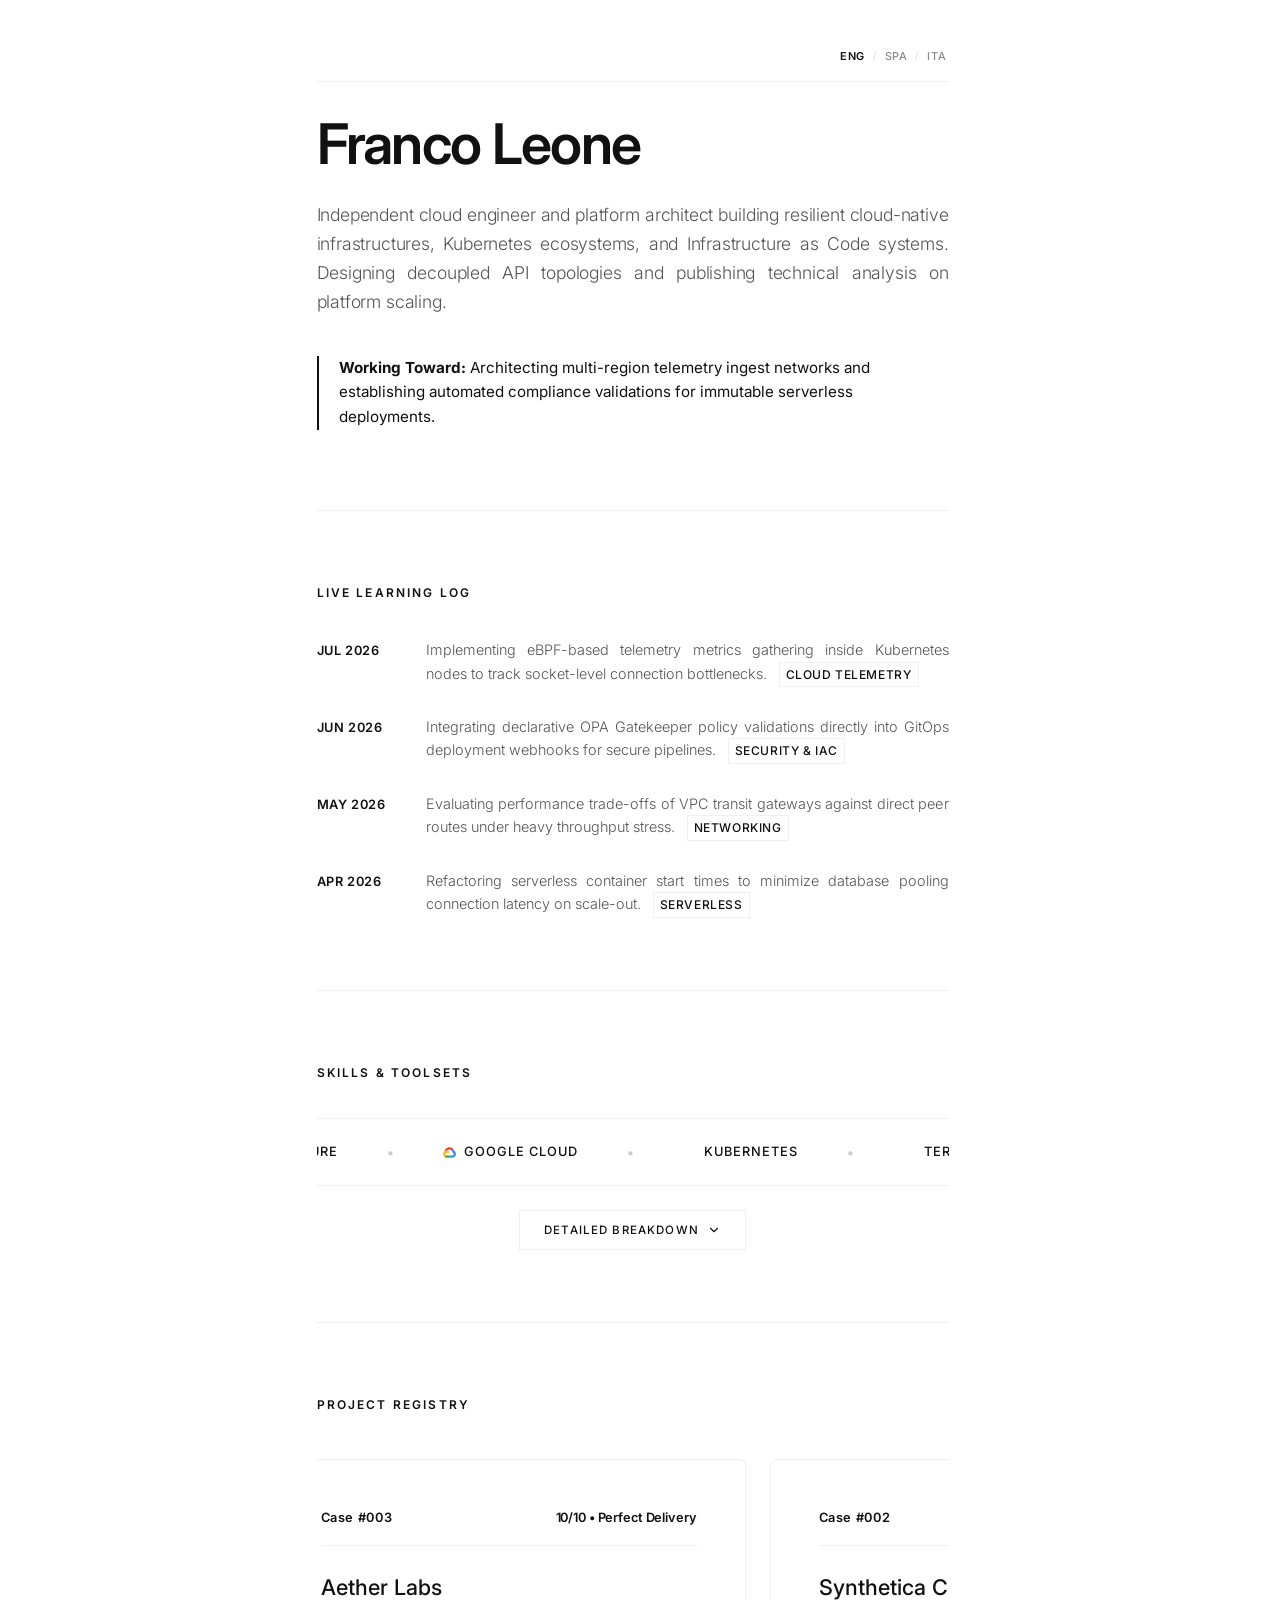
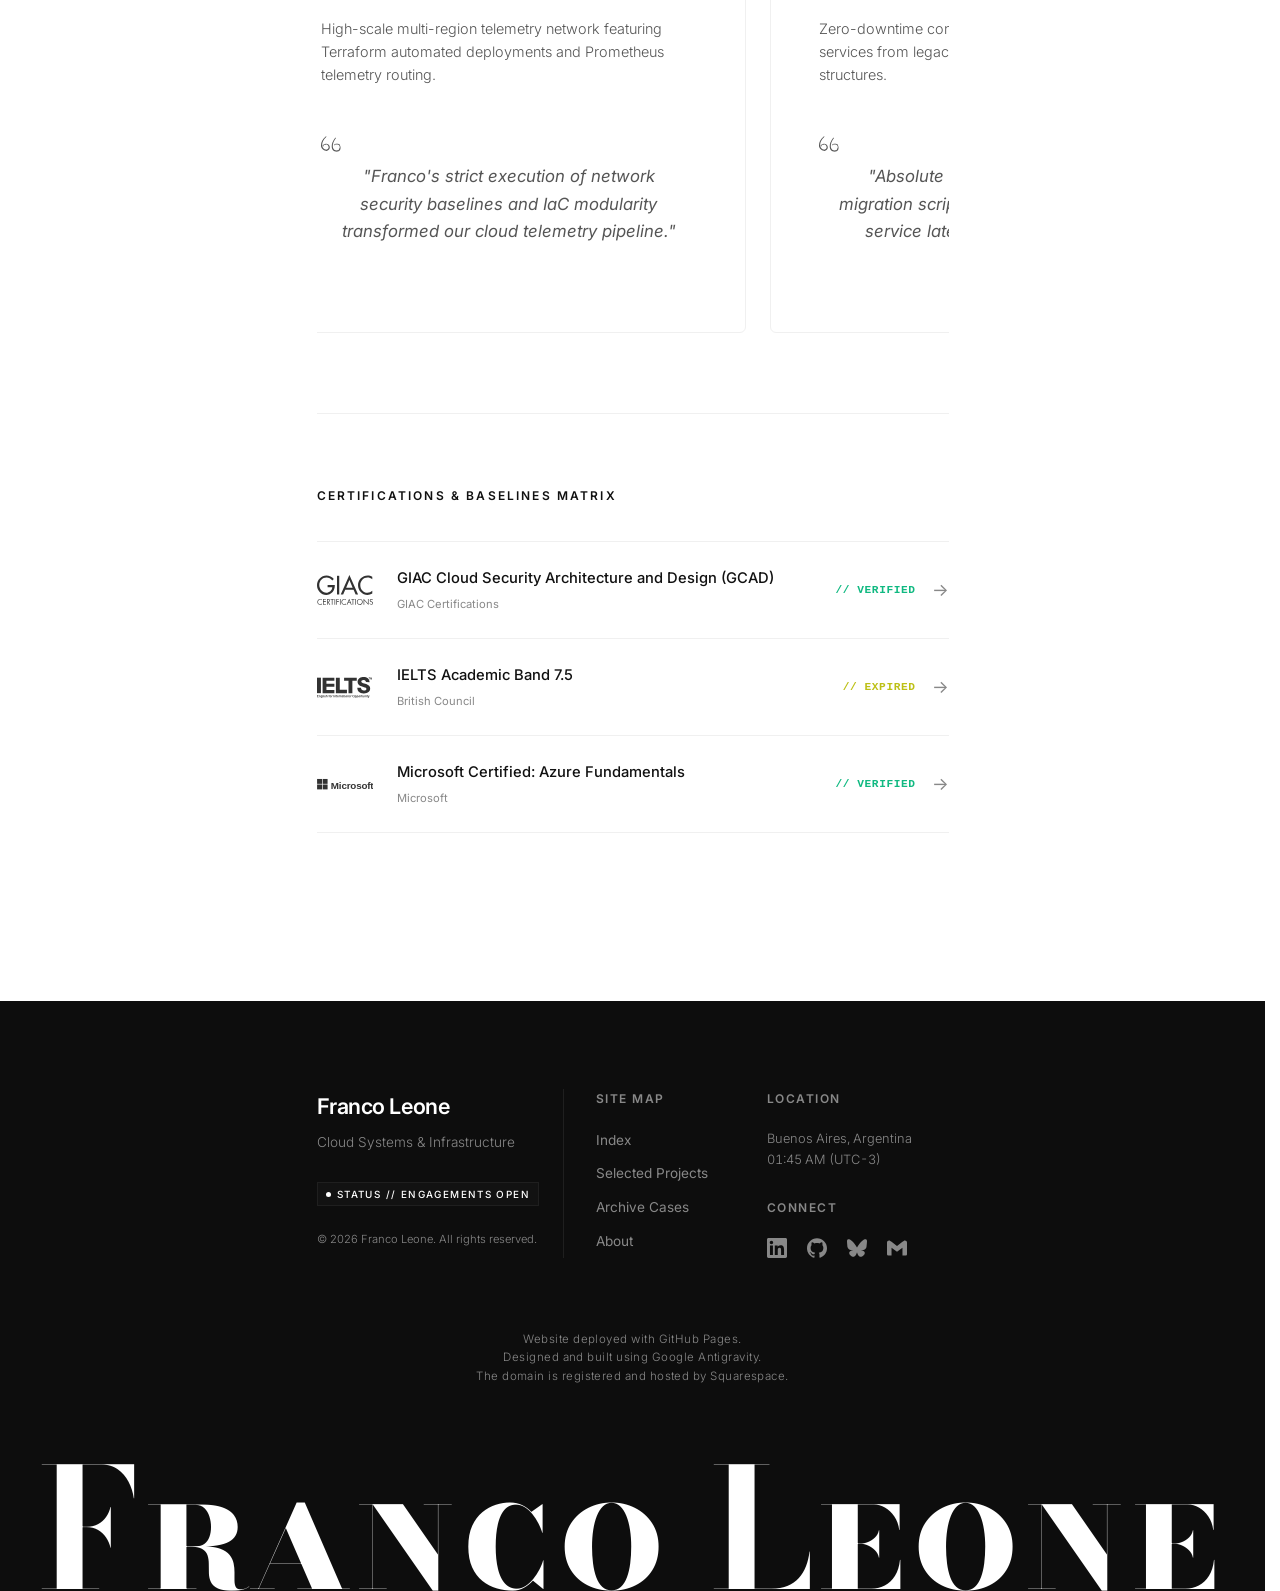
==== commit 649add8a: "Add files via upload" ====
--- a/index.html
+++ b/index.html
@@ -225,36 +225,71 @@
         <!-- SECTION 5: CERTIFICATIONS AND BADGES - MATRIX LAYOUT (Cloud-focused) -->
         <section id="certifications">
             <h2 class="section-title" data-translate="certs-title">Certifications & Baselines Matrix</h2>
-            <div class="certs-matrix">
-                <!-- Cell 1 -->
-                <div class="certs-matrix-cell">
-                    <div class="cert-badge-frame">
-                        <img src="assets/giac-gcad-badge.svg" alt="GIAC GCAD Badge" class="cert-badge-img">
-                    </div>
-                    <div class="cert-info">
-                        <span class="cert-title" data-translate="cert-1-title">GIAC Cloud Security Architecture and Design (GCAD)</span>
-                        <div class="cert-org-row">
-                            <span class="cert-status-dot"></span>
-                            <span class="cert-org">GIAC Certifications</span>
+            <div class="certs-ledger">
+                <!-- Row 1 -->
+                <div class="cert-row-ledger" onclick="openCertModal('gcad')">
+                    <div class="cert-left-ledger">
+                        <div class="cert-badge-box-ledger">
+                            <img src="assets/giac-gcad-badge.svg" alt="GIAC GCAD Badge" class="cert-badge-ledger">
                         </div>
-                    </div>
-                </div>
-                <!-- Cell 2 -->
-                <div class="certs-matrix-cell">
-                    <div class="cert-badge-frame">
-                        <img src="assets/ielts-badge.svg" alt="IELTS Badge" class="cert-badge-img">
-                    </div>
-                    <div class="cert-info">
-                        <span class="cert-title" data-translate="cert-2-title">IELTS Academic Band 7.5</span>
-                        <div class="cert-org-row">
-                            <span class="cert-status-dot"></span>
-                            <span class="cert-org">British Council / IDP IELTS</span>
+                        <div class="cert-info-ledger">
+                            <span class="cert-title-ledger" data-translate="cert-1-title">GIAC Cloud Security Architecture and Design (GCAD)</span>
+                            <span class="cert-org-ledger">GIAC Certifications</span>
                         </div>
+                    </div>
+                    <div class="cert-right-ledger">
+                        <span class="cert-status-tag-ledger">// VERIFIED</span>
+                        <span class="cert-arrow-ledger">→</span>
+                    </div>
+                </div>
+                <!-- Row 2 -->
+                <div class="cert-row-ledger" onclick="openCertModal('ielts')">
+                    <div class="cert-left-ledger">
+                        <div class="cert-badge-box-ledger">
+                            <img src="assets/ielts-badge.svg" alt="IELTS Badge" class="cert-badge-ledger">
+                        </div>
+                        <div class="cert-info-ledger">
+                            <span class="cert-title-ledger" data-translate="cert-2-title">IELTS Academic Band 7.5</span>
+                            <span class="cert-org-ledger">British Council</span>
+                        </div>
+                    </div>
+                    <div class="cert-right-ledger">
+                        <span class="cert-status-tag-ledger expired">// EXPIRED</span>
+                        <span class="cert-arrow-ledger">→</span>
+                    </div>
+                </div>
+                <!-- Row 3 -->
+                <div class="cert-row-ledger" onclick="openCertModal('az900')">
+                    <div class="cert-left-ledger">
+                        <div class="cert-badge-box-ledger">
+                            <img src="assets/microsoft-badge.svg" alt="Microsoft Badge" class="cert-badge-ledger">
+                        </div>
+                        <div class="cert-info-ledger">
+                            <span class="cert-title-ledger" data-translate="cert-3-title">Microsoft Certified: Azure Fundamentals</span>
+                            <span class="cert-org-ledger">Microsoft</span>
+                        </div>
+                    </div>
+                    <div class="cert-right-ledger">
+                        <span class="cert-status-tag-ledger">// VERIFIED</span>
+                        <span class="cert-arrow-ledger">→</span>
                     </div>
                 </div>
             </div>
         </section>
     </main>
+
+    <!-- Certifications Details Modal -->
+    <div id="cert-modal" class="cert-modal-overlay">
+        <div class="cert-modal-box">
+            <button class="cert-modal-close" onclick="closeCertModal()" aria-label="Close modal">
+                <svg width="16" height="16" viewBox="0 0 24 24" fill="none" stroke="currentColor" stroke-width="2" stroke-linecap="round" stroke-linejoin="round"><line x1="18" y1="6" x2="6" y2="18"></line><line x1="6" y1="6" x2="18" y2="18"></line></svg>
+            </button>
+            <div class="cert-modal-content">
+                <canvas id="modal-cert-canvas" class="cert-modal-canvas"></canvas>
+                <div id="modal-cert-fallback-container" style="width: 100%; height: 100%; min-height: 70vh; display: none;"></div>
+            </div>
+        </div>
+    </div>
 
     <!-- SECTION 6: FOOTER (FULL-BLEED) -->
     <footer>
@@ -294,19 +329,26 @@
                     <h4 class="footer-col-title" data-translate="footer-col-connect">Connect</h4>
                     <div class="footer-social-icons">
                         <a href="https://linkedin.com" class="social-icon-link" aria-label="LinkedIn" target="_blank" rel="noopener">
-                            <svg viewBox="0 0 24 24" fill="none" stroke="currentColor" stroke-width="2" stroke-linecap="round" stroke-linejoin="round"><path d="M16 8a6 6 0 0 1 6 6v7h-4v-7a2 2 0 0 0-2-2 2 2 0 0 0-2 2v7h-4v-7a6 6 0 0 1 6-6z"></path><rect x="2" y="9" width="4" height="12"></rect><circle cx="4" cy="4" r="2"></circle></svg>
+                            <svg role="img" viewBox="0 0 24 24" xmlns="http://www.w3.org/2000/svg" fill="currentColor"><title>LinkedIn</title><path d="M20.447 20.452h-3.554v-5.569c0-1.328-.027-3.037-1.852-3.037-1.853 0-2.136 1.445-2.136 2.939v5.667H9.351V9h3.414v1.561h.046c.477-.9 1.637-1.85 3.37-1.85 3.601 0 4.267 2.37 4.267 5.455v6.286zM5.337 7.433c-1.144 0-2.063-.926-2.063-2.065 0-1.138.92-2.063 2.063-2.063 1.14 0 2.064.925 2.064 2.063 0 1.139-.925 2.065-2.064 2.065zm1.782 13.019H3.555V9h3.564v11.452zM22.225 0H1.771C.792 0 0 .774 0 1.729v20.542C0 23.227.792 24 1.771 24h20.451C23.2 24 24 23.227 24 22.271V1.729C24 .774 23.2 0 22.222 0z"/></svg>
                         </a>
                         <a href="https://github.com" class="social-icon-link" aria-label="GitHub" target="_blank" rel="noopener">
-                            <svg viewBox="0 0 24 24" fill="none" stroke="currentColor" stroke-width="2" stroke-linecap="round" stroke-linejoin="round"><path d="M9 19c-5 1.5-5-2.5-7-3m14 6v-3.87a3.37 3.37 0 0 0-.94-2.61c3.14-.35 6.44-1.54 6.44-7A5.44 5.44 0 0 0 20 4.77 5.07 5.07 0 0 0 19.91 1S18.73.65 16 2.48a13.38 13.38 0 0 0-7 0C6.27.65 5.09 1 5.09 1A5.07 5.07 0 0 0 5 4.77a5.44 5.44 0 0 0-1.5 3.78c0 5.42 3.3 6.61 6.44 7A3.37 3.37 0 0 0 9 18.13V22"></path></svg>
+                            <svg role="img" viewBox="0 0 24 24" xmlns="http://www.w3.org/2000/svg" fill="currentColor"><title>GitHub</title><path d="M12 .297c-6.63 0-12 5.373-12 12 0 5.303 3.438 9.8 8.205 11.385.6.113.82-.258.82-.577 0-.285-.01-1.04-.015-2.04-3.338.724-4.042-1.61-4.042-1.61C4.422 18.07 3.633 17.7 3.633 17.7c-1.087-.744.084-.729.084-.729 1.205.084 1.838 1.236 1.838 1.236 1.07 1.835 2.809 1.305 3.495.998.108-.776.417-1.305.76-1.605-2.665-.3-5.466-1.332-5.466-5.93 0-1.31.465-2.38 1.235-3.22-.135-.303-.54-1.523.105-3.176 0 0 1.005-.322 3.3 1.23.96-.267 1.98-.399 3-.405 1.02.006 2.04.138 3 .405 2.28-1.552 3.285-1.23 3.285-1.23.645 1.653.24 2.873.12 3.176.765.84 1.23 1.91 1.23 3.22 0 4.61-2.805 5.625-5.475 5.92.42.36.81 1.096.81 2.22 0 1.606-.015 2.896-.015 3.286 0 .315.21.69.825.57C20.565 22.092 24 17.592 24 12.297c0-6.627-5.373-12-12-12"/></svg>
                         </a>
                         <a href="https://bsky.app" class="social-icon-link" aria-label="BlueSky" target="_blank" rel="noopener">
-                            <svg viewBox="0 0 16 16" fill="currentColor" xmlns="http://www.w3.org/2000/svg">
-                                <path d="M3.468 1.948C5.303 3.325 7.276 6.118 8 7.616c.725-1.498 2.698-4.29 4.532-5.668C13.855.955 16 .186 16 2.632c0 .489-.28 4.105-.444 4.692-.572 2.04-2.653 2.561-4.504 2.246 3.236.551 4.06 2.375 2.281 4.2-3.376 3.464-4.852-.87-5.23-1.98-.07-.204-.103-.3-.103-.218 0-.081-.033.014-.102.218-.379 1.11-1.855 5.444-5.231 1.98-1.778-1.825-.955-3.65 2.28-4.2-1.85.315-3.932-.205-4.503-2.246C.28 6.737 0 3.12 0 2.632 0 .186 2.145.955 3.468 1.948"/>
-                            </svg>
+                            <svg viewBox="0 0 16 16" fill="currentColor" xmlns="http://www.w3.org/2000/svg"><path d="M3.468 1.948C5.303 3.325 7.276 6.118 8 7.616c.725-1.498 2.698-4.29 4.532-5.668C13.855.955 16 .186 16 2.632c0 .489-.28 4.105-.444 4.692-.572 2.04-2.653 2.561-4.504 2.246 3.236.551 4.06 2.375 2.281 4.2-3.376 3.464-4.852-.87-5.23-1.98-.07-.204-.103-.3-.103-.218 0-.081-.033.014-.102.218-.379 1.11-1.855 5.444-5.231 1.98-1.778-1.825-.955-3.65 2.28-4.2-1.85.315-3.932-.205-4.503-2.246C.28 6.737 0 3.12 0 2.632 0 .186 2.145.955 3.468 1.948"/></svg>
                         </a>
-
-                    </div>
-                </div>
+                        <a href="mailto:contact@francoleone.dev" class="social-icon-link" aria-label="Email">
+                            <svg role="img" viewBox="0 0 24 24" xmlns="http://www.w3.org/2000/svg" fill="currentColor"><title>Gmail</title><path d="M24 5.457v13.909c0 .904-.732 1.636-1.636 1.636h-3.819V11.73L12 16.64l-6.545-4.91v9.273H1.636A1.636 1.636 0 0 1 0 19.366V5.457c0-2.023 2.309-3.178 3.927-1.964L5.455 4.64 12 9.548l6.545-4.91 1.528-1.145C21.69 2.28 24 3.434 24 5.457z"/></svg>
+                        </a>
+                    </div>
+                </div>
+            </div>
+            
+            <!-- Professional hosting, domain and build credits -->
+            <div class="footer-credits-container">
+                <p class="footer-credits-text" data-translate="footer-credits-1">Website deployed with GitHub Pages.</p>
+                <p class="footer-credits-text" data-translate="footer-credits-2">Designed and built using Google Antigravity.</p>
+                <p class="footer-credits-text" data-translate="footer-credits-3">The domain is registered and hosted by Squarespace.</p>
             </div>
         </div>
 
@@ -315,7 +357,7 @@
             <span class="footer-signature-text">Franco Leone</span>
         </div>
     </footer>
-
+    <script src="https://cdnjs.cloudflare.com/ajax/libs/pdf.js/2.16.105/pdf.min.js"></script>
     <script>
 
         // 1. Live Timezone Clock Functionality (Argentina - UTC-3, no seconds, unified Buenos Aires, Argentina string)
@@ -562,7 +604,17 @@
                 "footer-link-cases": "Archive Cases",
                 "footer-link-about": "About",
                 "footer-col-location": "Location",
-                "footer-col-connect": "Connect"
+                "footer-col-connect": "Connect",
+                "modal-label-status": "Status",
+                "modal-label-skills": "Verified Focus",
+                "gcad-status": "Active / Verified",
+                "gcad-skills": "Multi-region cloud-native infrastructure, compliance auditing, advanced IAM policies design, VPC transit gateway security topologies, and automated pipeline verification.",
+                "ielts-status": "Verified / Band 7.5 (C1 Academic)",
+                "ielts-skills": "High-proficiency professional communications, technical analysis writing, active platform scaling review writing, and bilingual engineering team collaboration.",
+                "footer-credits-1": "Website deployed with GitHub Pages.",
+                "footer-credits-2": "Designed and built using Google Antigravity.",
+                "footer-credits-3": "The domain is registered and hosted by Squarespace.",
+                "cert-3-title": "Microsoft Certified: Azure Fundamentals"
             },
             es: {
                 "hero-subtitle": "Ingeniero de nube independiente y arquitecto de plataformas construyendo infraestructuras nativas de la nube resilientes, ecosistemas de Kubernetes y sistemas de infraestructura como código (IaC). Diseñando topologías de API desacopladas y publicando análisis técnicos sobre escalabilidad de plataformas.",
@@ -579,7 +631,7 @@
                 "log-3-detail": "Evaluación de compensaciones de rendimiento de las puertas de enlace de tránsito VPC frente a las rutas de pares directas bajo estrés de alto rendimiento.",
                 "log-3-meta": "Redes",
                 "log-4-stamp": "ABR 2026",
-                "log-4-detail": "Refactorización de tiempos de inicio de contenedores serverless para minimizar la latencia de conexión de agrupación de bases de datos al escalar.",
+                "log-4-detail": "Refactorizzazione de tiempos de inicio de contenedores serverless para minimizar la latencia de conexión de agrupación de bases de datos al escalar.",
                 "log-4-meta": "Serverless",
                 "skills-title": "Habilidades y Herramientas",
                 "skills-toggle-btn-text": "Desglose Detallado",
@@ -633,14 +685,24 @@
                 "cert-1-title": "GIAC Cloud Security Architecture and Design (GCAD)",
                 "cert-2-title": "IELTS Academic Band 7.5",
                 "footer-brand-subtitle": "Sistemas y Redes de Nube",
-                "footer-status": "ESTADO // DISPONIBLE PARA PROYECTOS",
+                "footer-status": "ESTADO // DISPONIBILE PARA PROYECTOS",
                 "footer-col-sitemap": "Mapa del Sitio",
                 "footer-link-index": "Inicio",
                 "footer-link-projects": "Proyectos Seleccionados",
                 "footer-link-cases": "Casos de Archivo",
                 "footer-link-about": "Acerca de",
                 "footer-col-location": "Ubicación",
-                "footer-col-connect": "Conectar"
+                "footer-col-connect": "Conectar",
+                "modal-label-status": "Estado",
+                "modal-label-skills": "Enfoque Verificato",
+                "gcad-status": "Activo / Verificado",
+                "gcad-skills": "Infraestructura nativa de la nube multirregión, auditoría de cumplimiento, diseño de políticas avanzadas de IAM, topologías de seguridad de VPC transit gateway y verificación automatizada de canalizaciones.",
+                "ielts-status": "Verificato / Banda 7.5 (C1 Académico)",
+                "ielts-skills": "Comunicaciones profesionales de alta competencia, redacción de análisis técnicos, redacción de revisiones de escalado de plataformas y colaboración en equipos de ingeniería bilingües.",
+                "footer-credits-1": "Sitio web desplegado con GitHub Pages.",
+                "footer-credits-2": "Diseñado y construido usando Google Antigravity.",
+                "footer-credits-3": "El dominio está registrado y alojado por Squarespace.",
+                "cert-3-title": "Microsoft Certified: Azure Fundamentals"
             },
             it: {
                 "hero-subtitle": "Ingegnere cloud indipendente e architetto di piattaforme che realizza infrastrutture cloud-native resilienti, ecosistemi Kubernetes e sistemi di Infrastructure as Code (IaC). Progettazione di topologie API disaccoppiate e pubblicazione di analisi tecniche sullo scaling delle piattaforme.",
@@ -718,7 +780,17 @@
                 "footer-link-cases": "Archivio Casi",
                 "footer-link-about": "Informazioni",
                 "footer-col-location": "Località",
-                "footer-col-connect": "Contatti"
+                "footer-col-connect": "Contatti",
+                "modal-label-status": "Stato",
+                "modal-label-skills": "Focus Verificato",
+                "gcad-status": "Attivo / Verificato",
+                "gcad-skills": "Infrastruttura cloud-native multiregione, audit di conformità, progettazione di policy IAM avanzate, topologie di sicurezza VPC transit gateway e verifica automatizzata delle pipeline.",
+                "ielts-status": "Verificato / Banda 7.5 (C1 Accademico)",
+                "ielts-skills": "Comunicazioni professionali ad alta competenza, stesura di analisi tecniche, stesura di recensioni sullo scaling di piattaforme e collaborazione in team di ingegneria bilingue.",
+                "footer-credits-1": "Sito web distribuito con GitHub Pages.",
+                "footer-credits-2": "Progettato e costruito utilizzando Google Antigravity.",
+                "footer-credits-3": "Il dominio è registrato e ospitato da Squarespace.",
+                "cert-3-title": "Microsoft Certified: Azure Fundamentals"
             }
         };
 
@@ -760,6 +832,158 @@
                 translatePage(lang);
             });
         });
+
+        // 6. Certifications Details Popup Modal Controller
+        let currentPdfRenderTask = null;
+
+        function openCertModal(certId) {
+            const modal = document.getElementById('cert-modal');
+            const canvas = document.getElementById('modal-cert-canvas');
+            const fallbackContainer = document.getElementById('modal-cert-fallback-container');
+            if (!modal || !canvas || !fallbackContainer) return;
+
+            let pdfUrl = '';
+            if (certId === 'gcad') {
+                pdfUrl = 'assets/gcad-certificate.pdf';
+            } else if (certId === 'ielts') {
+                pdfUrl = 'assets/ielts-certificate.pdf';
+            } else if (certId === 'az900') {
+                pdfUrl = 'assets/az900-certificate.pdf';
+            }
+
+            if (!pdfUrl) return;
+
+            // Display overlay
+            modal.style.display = 'flex';
+            modal.offsetHeight; // Force layout reflow
+            modal.classList.add('is-active');
+
+            const pdfjsLib = window.pdfjsLib;
+            const isLocal = window.location.protocol === 'file:';
+
+            if (isLocal || !pdfjsLib) {
+                // Local file:// protocol or CDN failure: fallback to native browser object embed to bypass CORS blocks
+                canvas.style.display = 'none';
+                fallbackContainer.style.display = 'block';
+
+                // Adjust width of fallback container dynamically to match the certificate's aspect ratio
+                let aspect = 1.414; // Default landscape (GCAD)
+                if (certId === 'ielts') {
+                    aspect = 0.707; // Portrait (IELTS)
+                }
+
+                let targetHeight = window.innerHeight * 0.8;
+                let targetWidth = targetHeight * aspect;
+                const maxWidth = window.innerWidth * 0.9;
+
+                if (targetWidth > maxWidth) {
+                    targetWidth = maxWidth;
+                    targetHeight = targetWidth / aspect;
+                }
+
+                fallbackContainer.style.width = `${targetWidth}px`;
+                fallbackContainer.style.height = `${targetHeight}px`;
+
+                fallbackContainer.innerHTML = `<object data="${pdfUrl}#toolbar=0&navpanes=0&view=Fit" type="application/pdf" style="width: 100%; height: 100%; border: none;">
+                    <iframe src="${pdfUrl}#toolbar=0&navpanes=0&view=Fit" style="width: 100%; height: 100%; border: none;"></iframe>
+                </object>`;
+            } else {
+                // HTTP/HTTPS server: render cleanly via PDF.js on HTML5 canvas
+                canvas.style.display = 'block';
+                fallbackContainer.style.display = 'none';
+                fallbackContainer.innerHTML = '';
+
+                pdfjsLib.getDocument(pdfUrl).promise.then(pdf => {
+                    return pdf.getPage(1);
+                }).then(page => {
+                    const context = canvas.getContext('2d');
+                    
+                    // Scale layout to fit 80% of screen height dynamically, width scales as necessary
+                    const desiredHeight = window.innerHeight * 0.8;
+                    const maxAllowedWidth = window.innerWidth * 0.9;
+                    
+                    const unscaledViewport = page.getViewport({ scale: 1 });
+                    let scale = desiredHeight / unscaledViewport.height;
+                    
+                    // Cap width dynamically if it exceeds 90vw on very narrow screens
+                    if (unscaledViewport.width * scale > maxAllowedWidth) {
+                        scale = maxAllowedWidth / unscaledViewport.width;
+                    }
+                    
+                    const viewport = page.getViewport({ scale });
+                    
+                    canvas.width = viewport.width;
+                    canvas.height = viewport.height;
+
+                    // Cancel previous rendering thread
+                    if (currentPdfRenderTask) {
+                        currentPdfRenderTask.cancel();
+                    }
+
+                    const renderContext = {
+                        canvasContext: context,
+                        viewport: viewport
+                    };
+                    currentPdfRenderTask = page.render(renderContext);
+                    return currentPdfRenderTask.promise;
+                }).catch(err => {
+                    console.error('Error rendering PDF via PDF.js:', err);
+                    // On render failure, fallback to native embed
+                    canvas.style.display = 'none';
+                    fallbackContainer.style.display = 'block';
+                    
+                    let aspect = 1.414;
+                    if (certId === 'ielts') {
+                        aspect = 0.707;
+                    }
+                    let targetHeight = window.innerHeight * 0.8;
+                    let targetWidth = targetHeight * aspect;
+                    const maxWidth = window.innerWidth * 0.9;
+                    if (targetWidth > maxWidth) {
+                        targetWidth = maxWidth;
+                        targetHeight = targetWidth / aspect;
+                    }
+                    fallbackContainer.style.width = `${targetWidth}px`;
+                    fallbackContainer.style.height = `${targetHeight}px`;
+
+                    fallbackContainer.innerHTML = `<object data="${pdfUrl}#toolbar=0&navpanes=0&view=Fit" type="application/pdf" style="width: 100%; height: 100%; border: none;">
+                        <iframe src="${pdfUrl}#toolbar=0&navpanes=0&view=Fit" style="width: 100%; height: 100%; border: none;"></iframe>
+                    </object>`;
+                });
+            }
+        }
+
+        function closeCertModal() {
+            const modal = document.getElementById('cert-modal');
+            const canvas = document.getElementById('modal-cert-canvas');
+            const fallbackContainer = document.getElementById('modal-cert-fallback-container');
+            if (!modal) return;
+            modal.classList.remove('is-active');
+            setTimeout(() => {
+                if (!modal.classList.contains('is-active')) {
+                    modal.style.display = 'none';
+                    if (canvas) {
+                        const context = canvas.getContext('2d');
+                        context.clearRect(0, 0, canvas.width, canvas.height);
+                    }
+                    if (fallbackContainer) {
+                        fallbackContainer.innerHTML = '';
+                    }
+                    if (currentPdfRenderTask) {
+                        currentPdfRenderTask.cancel();
+                        currentPdfRenderTask = null;
+                    }
+                }
+            }, 300); // Wait for transition out
+        }
+
+        // Close when clicking empty space outside the modal box
+        window.addEventListener('click', (e) => {
+            const modal = document.getElementById('cert-modal');
+            if (e.target === modal) {
+                closeCertModal();
+            }
+        });
     </script>
 </body>
 </html>
--- a/style.css
+++ b/style.css
@@ -375,6 +375,7 @@
 .project-card {
     flex: 0 0 75%;
     border: 1px solid var(--border-color);
+    border-radius: 6px;
     padding: 3rem;
     box-sizing: border-box;
     display: flex;
@@ -476,98 +477,136 @@
 }
 
 /* Section 5: Certifications and Badges - Styled in Matrix-like Pattern */
-.certs-matrix {
-    display: grid;
-    grid-template-columns: repeat(2, 1fr);
+/* ==========================================================================
+   Certifications Matrix Styles (4 reimagined options stack)
+   ========================================================================== */
+
+/* Reusable Certifications Demo Utilities */
+.certs-demo-option {
+    margin-top: 3.5rem;
+    border-top: 1px dashed var(--border-color);
+    padding-top: 2rem;
+}
+
+.certs-demo-label {
+    font-family: 'Inter', sans-serif;
+    font-size: 0.65rem;
+    font-weight: 600;
+    text-transform: uppercase;
+    letter-spacing: 0.15em;
+    color: var(--text-muted);
+    margin-bottom: 1.5rem;
+    display: block;
+}
+
+/* ==========================================
+   OPTION 3: Minimalist Horizontal Ledger Rows
+   ========================================== */
+.certs-ledger {
+    display: flex;
+    flex-direction: column;
+}
+
+.cert-row-ledger {
+    display: flex;
+    justify-content: space-between;
+    align-items: center;
+    padding: 1.25rem 0;
+    border-bottom: 1px solid var(--border-color);
+    transition: all 0.3s ease;
+    gap: 2rem;
+    cursor: pointer;
+}
+
+.certs-ledger .cert-row-ledger:first-child {
+    border-top: 1px solid var(--border-color);
+}
+
+.cert-row-ledger:hover {
+    padding-left: 0.75rem;
+    padding-right: 0.75rem;
+    background-color: var(--bg-secondary);
+    border-bottom-color: var(--heading-color);
+}
+
+.cert-left-ledger {
+    display: flex;
+    align-items: center;
     gap: 1.5rem;
-    margin-top: 2rem;
-}
-
-.certs-matrix-cell {
-    padding: 2rem 1.75rem;
-    border: 1px solid var(--border-color);
-    background-color: var(--bg-secondary);
-    display: flex;
-    flex-direction: row;
-    align-items: center;
-    gap: 1.75rem;
-    border-radius: 4px;
-    transition: all 0.3s cubic-bezier(0.25, 1, 0.5, 1);
-    position: relative;
-}
-
-.certs-matrix-cell:hover {
-    transform: translateY(-4px);
-    border-color: var(--heading-color);
-    box-shadow: 0 12px 24px rgba(0, 0, 0, 0.03);
-}
-
-.cert-badge-frame {
-    width: 72px;
-    height: 72px;
-    background-color: var(--bg-color);
-    border: 1px solid var(--border-color);
+}
+
+.cert-badge-box-ledger {
+    width: 56px; /* Unified square layout width */
+    height: 56px;
     display: flex;
     align-items: center;
     justify-content: center;
     flex-shrink: 0;
-    transition: border-color 0.3s ease;
-    border-radius: 2px;
-}
-
-.certs-matrix-cell:hover .cert-badge-frame {
-    border-color: var(--heading-color);
-}
-
-.cert-badge-img {
-    width: 80%;
-    height: 80%;
+}
+
+.cert-badge-ledger {
+    width: 100%; /* Force all icons to have the exact same width */
+    height: auto;
+    max-height: 100%;
     object-fit: contain;
-}
-
-.cert-info {
+    filter: brightness(0);
+    opacity: 0.8;
+    transition: opacity 0.3s ease;
+}
+
+.cert-row-ledger:hover .cert-badge-ledger {
+    opacity: 1;
+}
+
+.cert-info-ledger {
     display: flex;
     flex-direction: column;
-    justify-content: center;
-    gap: 0.4rem;
-}
-
-@media (max-width: 580px) {
-    .certs-matrix {
-        grid-template-columns: 1fr;
-        gap: 1rem;
-    }
-}
-
-.cert-title {
-    font-size: 0.95rem;
+    gap: 0.25rem;
+}
+
+.cert-title-ledger {
+    font-size: 0.92rem;
     font-weight: 500;
     color: var(--heading-color);
-    line-height: 1.4;
-    margin: 0;
-}
-
-.cert-org-row {
-    display: flex;
-    align-items: center;
-    gap: 0.5rem;
-}
-
-.cert-status-dot {
-    width: 6px;
-    height: 6px;
-    background-color: #10b981;
-    border-radius: 50%;
-    display: inline-block;
-}
-
-.cert-org {
-    font-size: 0.72rem;
-    font-weight: 600;
-    text-transform: uppercase;
-    letter-spacing: 0.08em;
+}
+
+.cert-org-ledger {
+    font-size: 0.7rem;
+    font-weight: 400;
     color: var(--text-muted);
 }
+
+.cert-right-ledger {
+    display: flex;
+    align-items: center;
+    gap: 1rem;
+    flex-shrink: 0;
+}
+
+.cert-status-tag-ledger {
+    font-family: monospace;
+    font-size: 0.7rem;
+    font-weight: bold;
+    color: #10b981;
+    letter-spacing: 0.05em;
+}
+
+.cert-status-tag-ledger.expired {
+    color: #bdc016;
+}
+
+.cert-arrow-ledger {
+    font-size: 1.1rem;
+    color: var(--text-muted);
+    transition: transform 0.3s ease, color 0.3s ease;
+}
+
+.cert-row-ledger:hover .cert-arrow-ledger {
+    transform: translateX(4px);
+    color: var(--heading-color);
+}
+
+
 
 /* Section 6: Footer Layout & Constraints */
 footer {
@@ -595,14 +634,14 @@
     display: grid;
     grid-template-columns: 1fr 1.3fr 1.7fr;
     gap: 2rem;
-    margin-bottom: 5.5rem;
+    margin-bottom: 2.0rem;
 }
 
 @media (max-width: 650px) {
     .footer-columns {
         grid-template-columns: 1fr;
         gap: 2.5rem;
-        margin-bottom: 4rem;
+        margin-bottom: 2.0rem;
     }
 }
 
@@ -768,6 +807,7 @@
     pointer-events: none;
     transform: translate3d(0, 0, 0); /* Force composition layer */
     backface-visibility: hidden;
+    margin-top: 1.5rem;
 }
 
 .footer-signature-text {
@@ -784,3 +824,127 @@
     will-change: transform;
     display: block;
 }
+
+/* ==========================================================================
+   Certifications Details Modal Overlay
+   ========================================================================== */
+.cert-modal-overlay {
+    position: fixed;
+    top: 0;
+    left: 0;
+    width: 100%;
+    height: 100%;
+    background-color: rgba(13, 13, 13, 0.7); /* high-contrast dark overlay */
+    backdrop-filter: blur(8px);
+    display: none;
+    align-items: center;
+    justify-content: center;
+    z-index: 1500;
+    opacity: 0;
+    transition: opacity 0.3s ease;
+}
+
+.cert-modal-overlay.is-active {
+    display: flex;
+    opacity: 1;
+}
+
+.cert-modal-box {
+    position: relative;
+    width: auto;
+    height: 80vh;
+    max-width: 90vw;
+    display: flex;
+    align-items: center;
+    justify-content: center;
+    transform: translateY(20px);
+    transition: transform 0.3s cubic-bezier(0.25, 1, 0.5, 1);
+}
+
+.cert-modal-overlay.is-active .cert-modal-box {
+    transform: translateY(0);
+}
+
+.cert-modal-content {
+    width: auto;
+    height: 100%;
+    display: flex;
+    justify-content: center;
+    align-items: center;
+    border-radius: 4px;
+    overflow: hidden;
+    box-shadow: 0 30px 60px rgba(0, 0, 0, 0.25);
+    background-color: #fdfdfb;
+    border: 1px solid rgba(0, 0, 0, 0.1);
+}
+
+.cert-modal-canvas {
+    height: 100%;
+    width: auto;
+    max-height: 80vh;
+    display: block;
+}
+
+.cert-modal-close {
+    position: absolute;
+    top: -2.5rem;
+    right: 0;
+    background: none;
+    border: none;
+    color: rgba(255, 255, 255, 0.7);
+    cursor: pointer;
+    padding: 0.5rem;
+    display: flex;
+    align-items: center;
+    justify-content: center;
+    transition: color 0.2s ease;
+    z-index: 1510;
+}
+
+.cert-modal-close:hover {
+    color: #ffffff;
+}
+
+@media (max-width: 768px) {
+    .cert-modal-box {
+        width: 95vw;
+        height: auto;
+        max-height: 75vh;
+    }
+    .cert-modal-canvas {
+        width: 100%;
+        height: auto;
+        max-height: 75vh;
+    }
+    .cert-modal-close {
+        top: 1rem;
+        right: 1rem;
+        color: #111111;
+        background-color: rgba(255, 255, 255, 0.85);
+        border-radius: 50%;
+        box-shadow: 0 2px 8px rgba(0,0,0,0.15);
+    }
+}
+
+/* Footer Hosting & Build Credits */
+.footer-credits-container {
+    margin-top: 0;
+    padding-top: 2.5rem;
+    padding-bottom: 2.5rem;
+    text-align: center;
+    width: 100%;
+    max-width: 580px;
+    margin-left: auto;
+    margin-right: auto;
+}
+
+.footer-credits-text {
+    font-family: 'Inter', sans-serif;
+    font-size: 0.72rem;
+    font-weight: 300;
+    color: var(--footer-text-secondary);
+    letter-spacing: 0.04em;
+    line-height: 1.6;
+    margin: 0 auto;
+    text-align: center;
+}
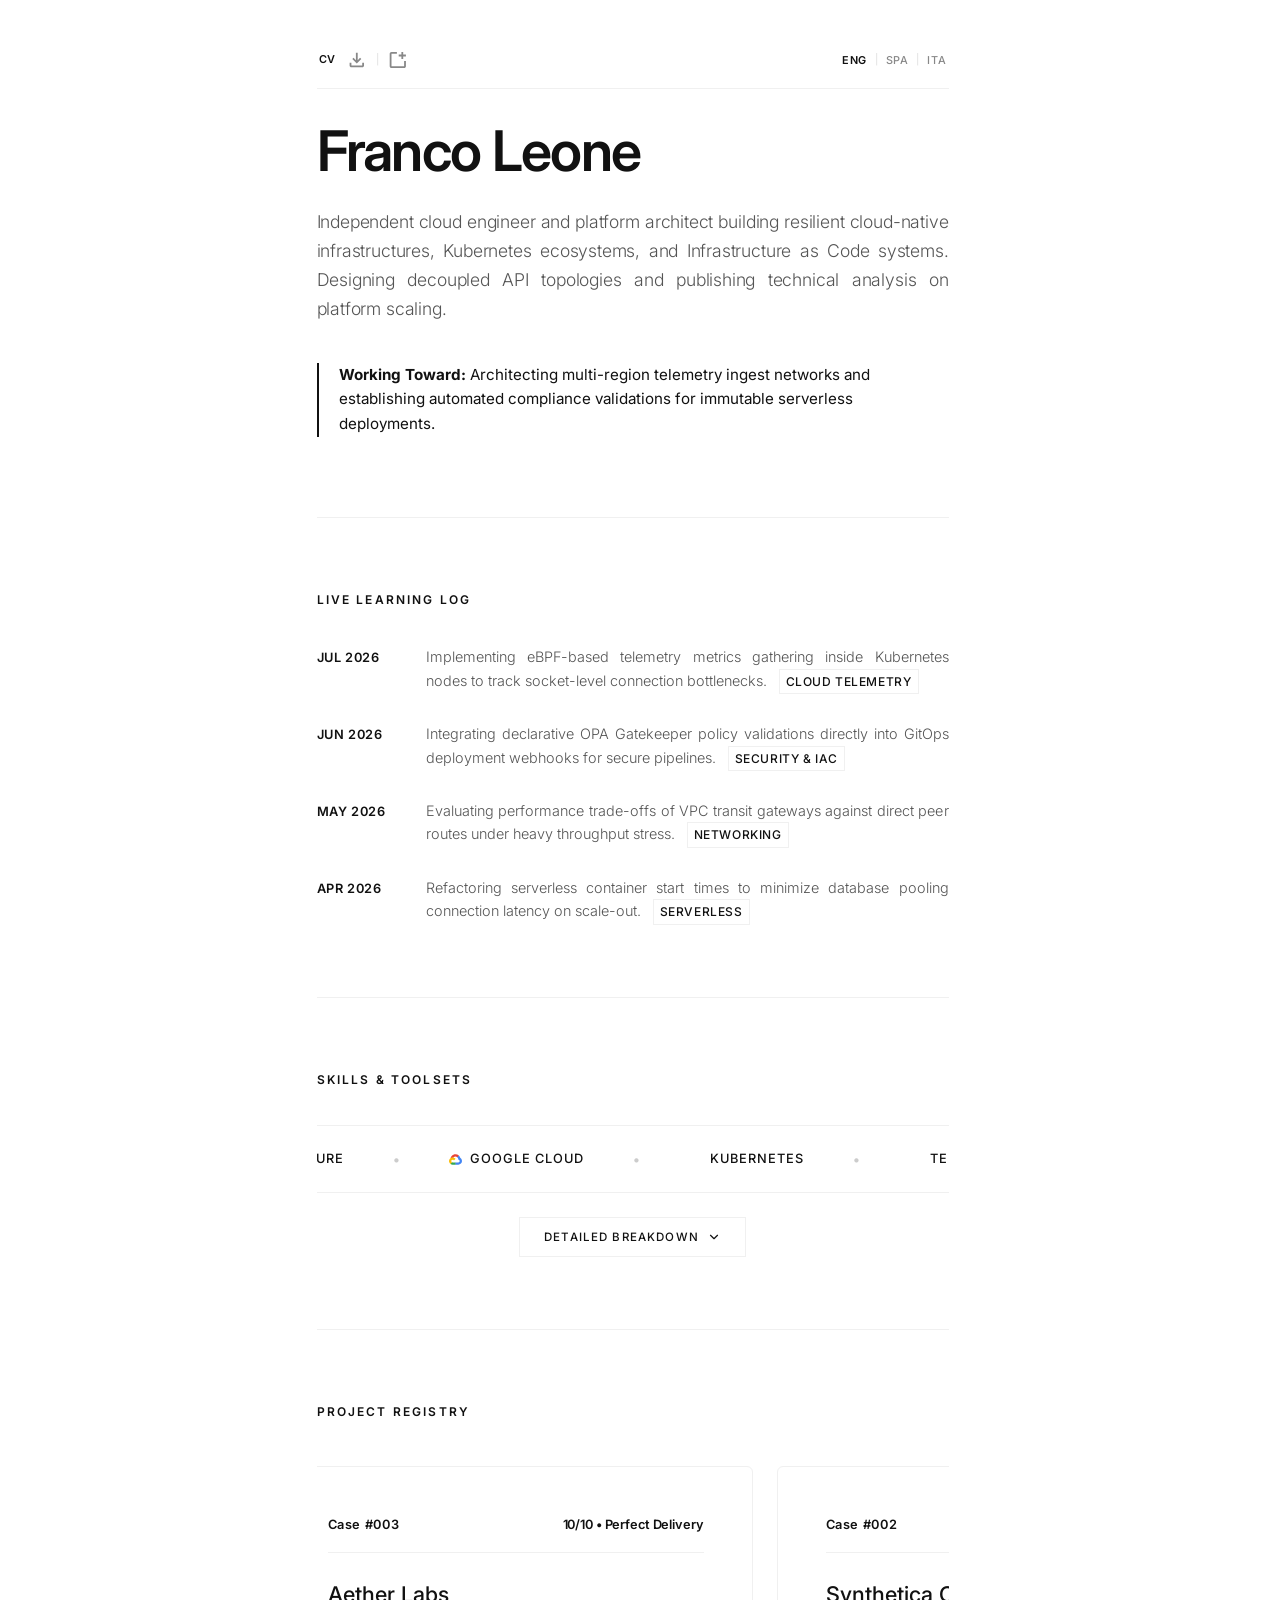
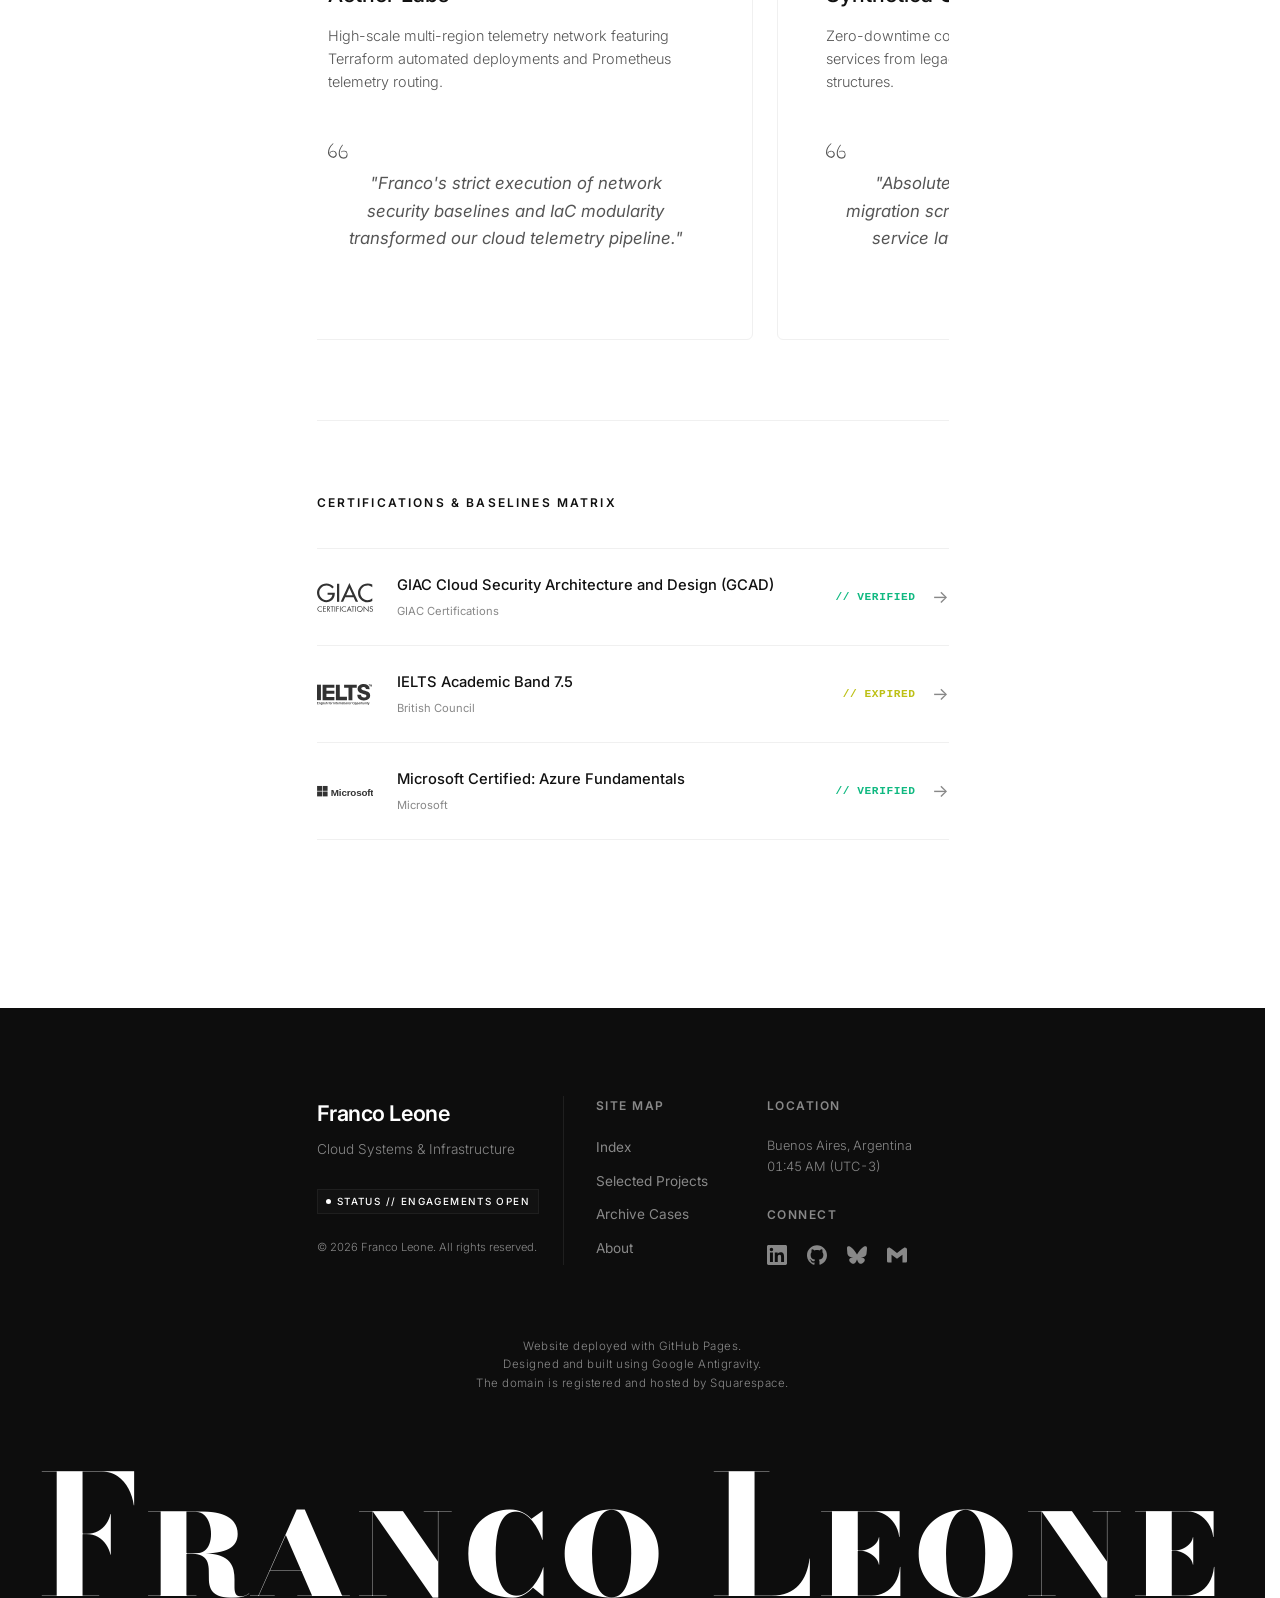
==== commit 1b40e570: "Add files via upload" ====
--- a/index.html
+++ b/index.html
@@ -3,8 +3,8 @@
 <head>
     <meta charset="UTF-8">
     <meta name="viewport" content="width=device-width, initial-scale=1.0">
-    <title>Franco Leone — Cloud Engineer & Platform Architect</title>
-    <meta name="description" content="Minimalist, grid-driven editorial portfolio of Franco Leone, specialized in cloud systems engineering, container platform architecture, and Infrastructure as Code (IaC).">
+    <title>Franco Leone</title>
+    <meta name="description" content="Minimalist, grid-driven portfolio of Franco Leone, specialized in cloud systems engineering, container platform architecture, and Infrastructure as Code (IaC).">
     <!-- Link to the external stylesheet -->
     <link rel="stylesheet" href="style.css">
 </head>
@@ -13,11 +13,21 @@
     <main>
         <!-- HEADER: LANG SELECTOR -->
         <header class="portfolio-header">
+            <div class="cv">
+                <span class="cv-text">CV</span>
+                <a class="header-icons" href="assets/CV - Franco Leone.pdf" download="CV - Franco Leone.pdf">
+                    <svg xmlns="http://www.w3.org/2000/svg" height="24px" viewBox="0 -960 960 960" width="24px" fill="currentColor"><path d="M480-320 280-520l56-58 104 104v-326h80v326l104-104 56 58-200 200ZM240-160q-33 0-56.5-23.5T160-240v-120h80v120h480v-120h80v120q0 33-23.5 56.5T720-160H240Z"/></svg>
+                </a>
+                <span class="lang-divider">|</span>
+                <a class="header-icons" href="assets/CV - Franco Leone.pdf" target="_blank" rel="noopener noreferrer">
+                    <svg xmlns="http://www.w3.org/2000/svg" height="24px" viewBox="0 -960 960 960" width="24px" fill="currentColor"><path d="M200-120q-33 0-56.5-23.5T120-200v-560q0-33 23.5-56.5T200-840h240v80H200v560h560v-240h80v240q0 33-23.5 56.5T760-120H200Zm440-400v-120H520v-80h120v-120h80v120h120v80H720v120h-80Z"/></svg>
+                </a>
+            </div>
             <div class="lang-selector">
                 <button class="lang-btn active" data-lang="en">ENG</button>
-                <span class="lang-divider">/</span>
+                <span class="lang-divider">|</span>
                 <button class="lang-btn" data-lang="es">SPA</button>
-                <span class="lang-divider">/</span>
+                <span class="lang-divider">|</span>
                 <button class="lang-btn" data-lang="it">ITA</button>
             </div>
         </header>
@@ -849,6 +859,8 @@
                 pdfUrl = 'assets/ielts-certificate.pdf';
             } else if (certId === 'az900') {
                 pdfUrl = 'assets/az900-certificate.pdf';
+            } else if (certId === 'cv') {
+                pdfUrl = 'assets/CV - Franco Leone.pdf';
             }
 
             if (!pdfUrl) return;
--- a/style.css
+++ b/style.css
@@ -30,6 +30,10 @@
     padding: 0;
 }
 
+a {
+    text-decoration: none;
+}
+
 html {
     scrollbar-gutter: stable;
     scroll-behavior: smooth;
@@ -59,10 +63,46 @@
 .portfolio-header {
     width: 100%;
     display: flex;
-    justify-content: flex-end;
+    justify-content: space-between;
+    align-items: center;
     padding: 1rem 0;
     margin-bottom: 2rem;
     border-bottom: 1px solid var(--border-color);
+}
+
+.cv {
+    display: flex;
+    align-items: center;
+    gap: 0.35rem;
+}
+
+.cv-text {
+    display: inline-flex;
+    align-items: center;
+    background: none;
+    border: none;
+    font-family: 'Inter', sans-serif;
+    font-size: 0.68rem;
+    font-weight: 600;
+    text-transform: uppercase;
+    letter-spacing: 0.05em;
+    color: var(--heading-color);
+    padding: 0 0.15rem;
+    transition: color 0.2s ease;
+}
+
+.header-icons{
+    display: flex;
+    align-items: center;
+    width: 1.65rem;
+    cursor: pointer;
+    padding: 0 0.15rem;
+    transition: color 0.2s ease;
+    color: var(--text-muted);
+}
+
+.header-icons:hover {
+    color: var(--heading-color);
 }
 
 .lang-selector {
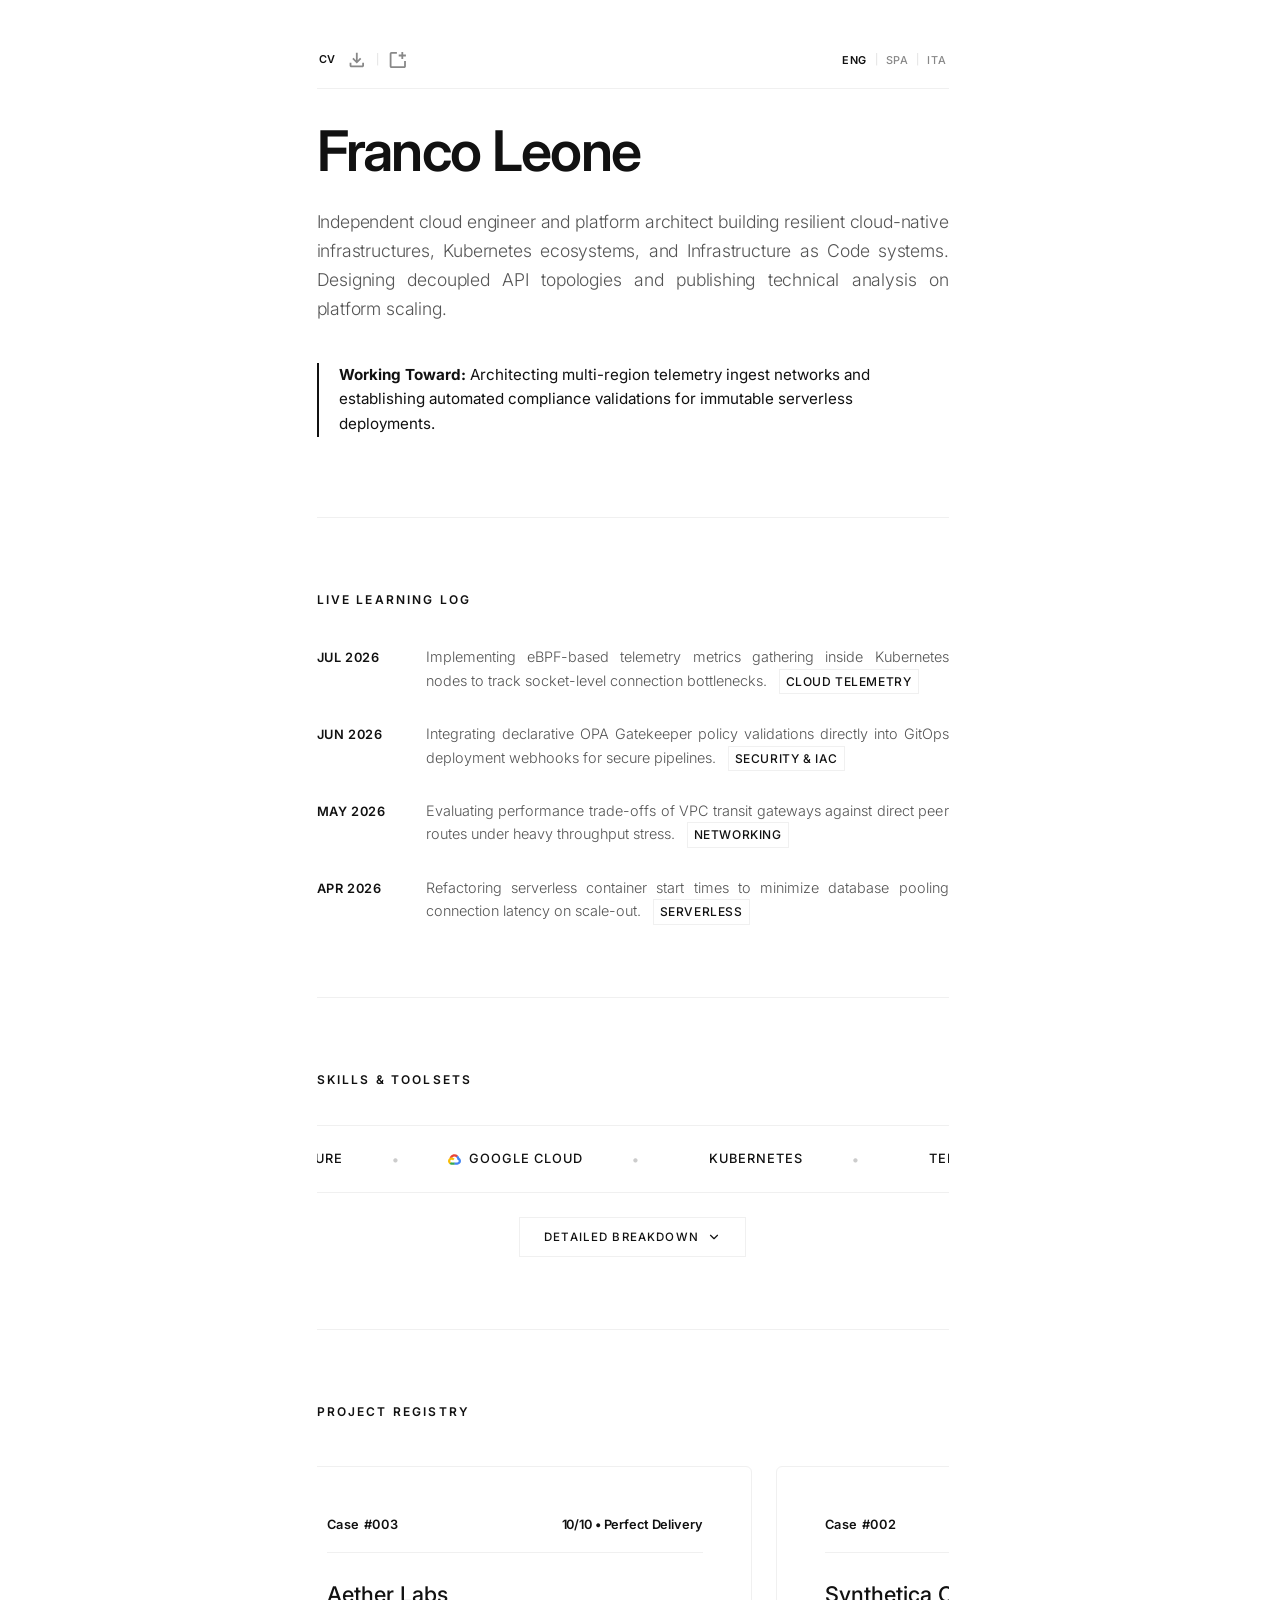
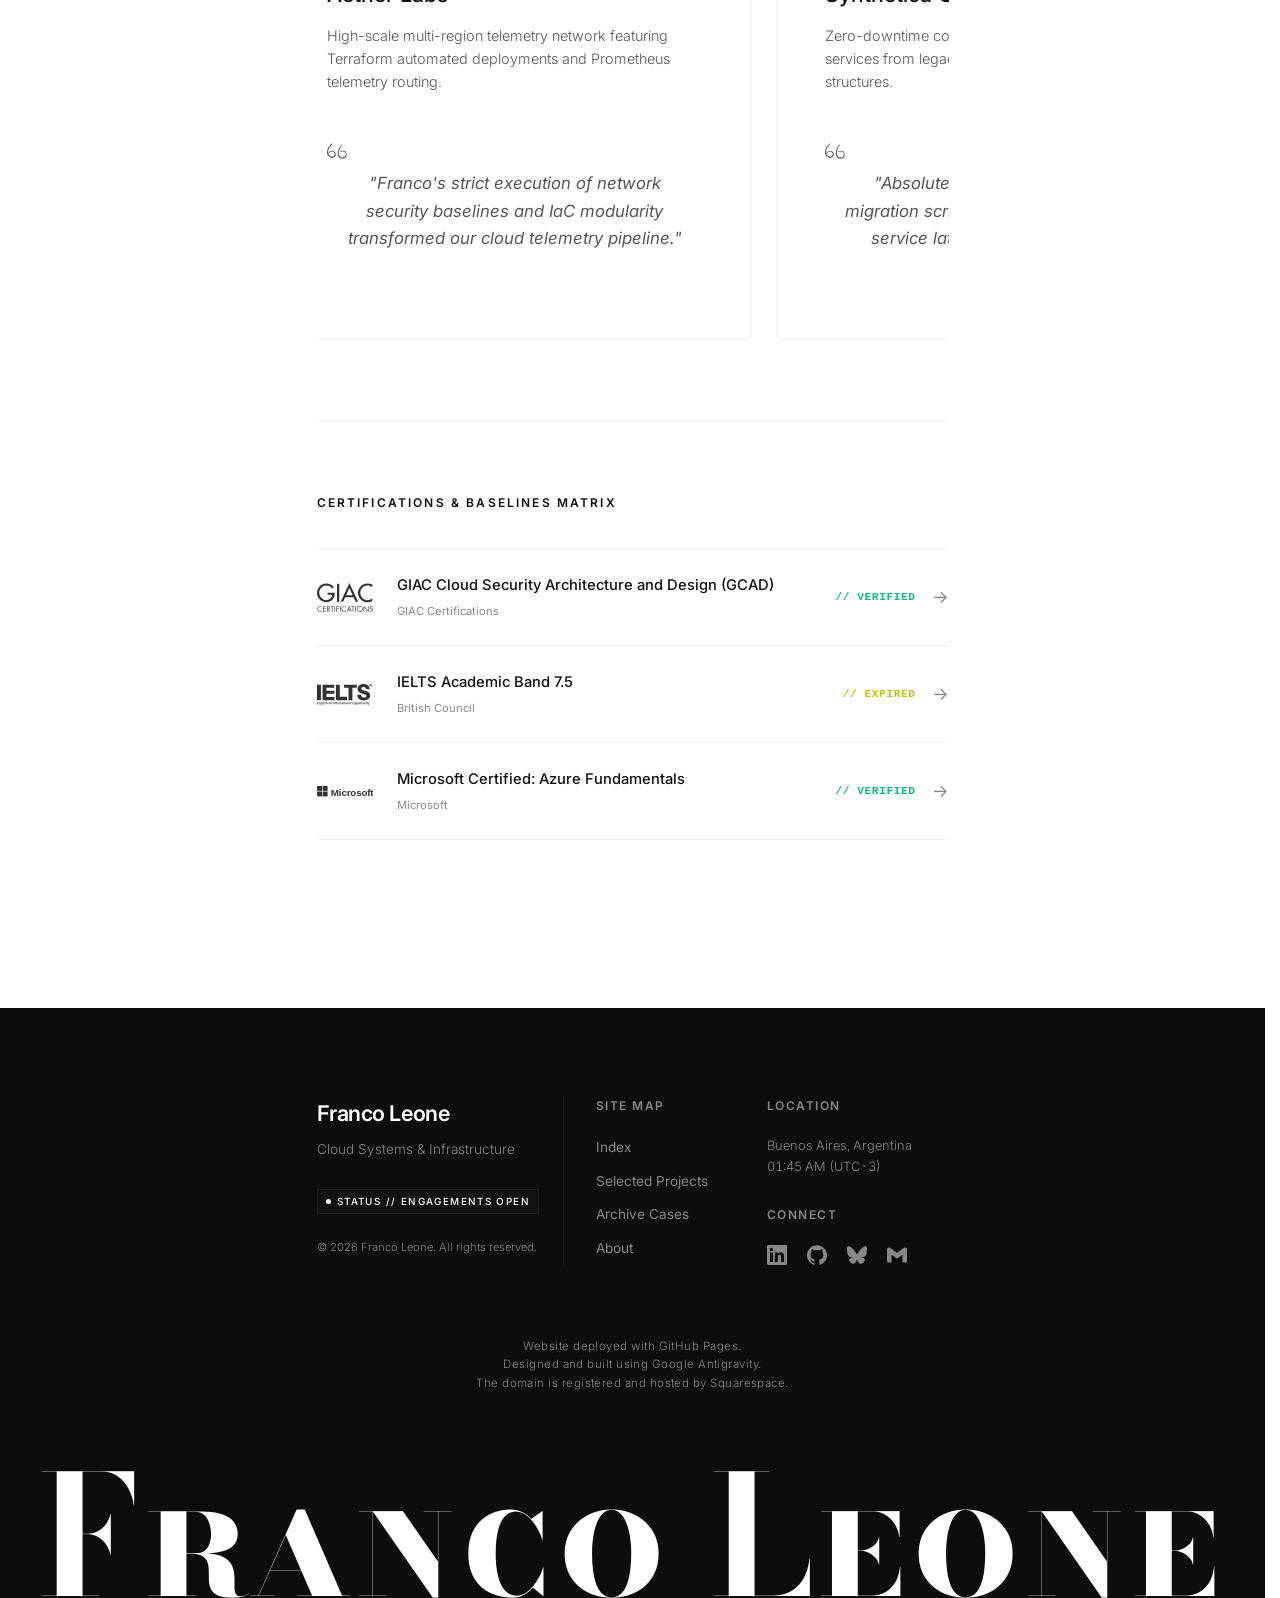
==== commit 10b097e0: "Update index.html" ====
--- a/index.html
+++ b/index.html
@@ -1,6 +1,8 @@
 <!DOCTYPE html>
 <html lang="en">
 <head>
+    <meta name="robots" content="noindex">    <!-- ELIMINAR, PREVIENE LA INDEXACION DE GOOGLE -->
+    
     <meta charset="UTF-8">
     <meta name="viewport" content="width=device-width, initial-scale=1.0">
     <title>Franco Leone</title>
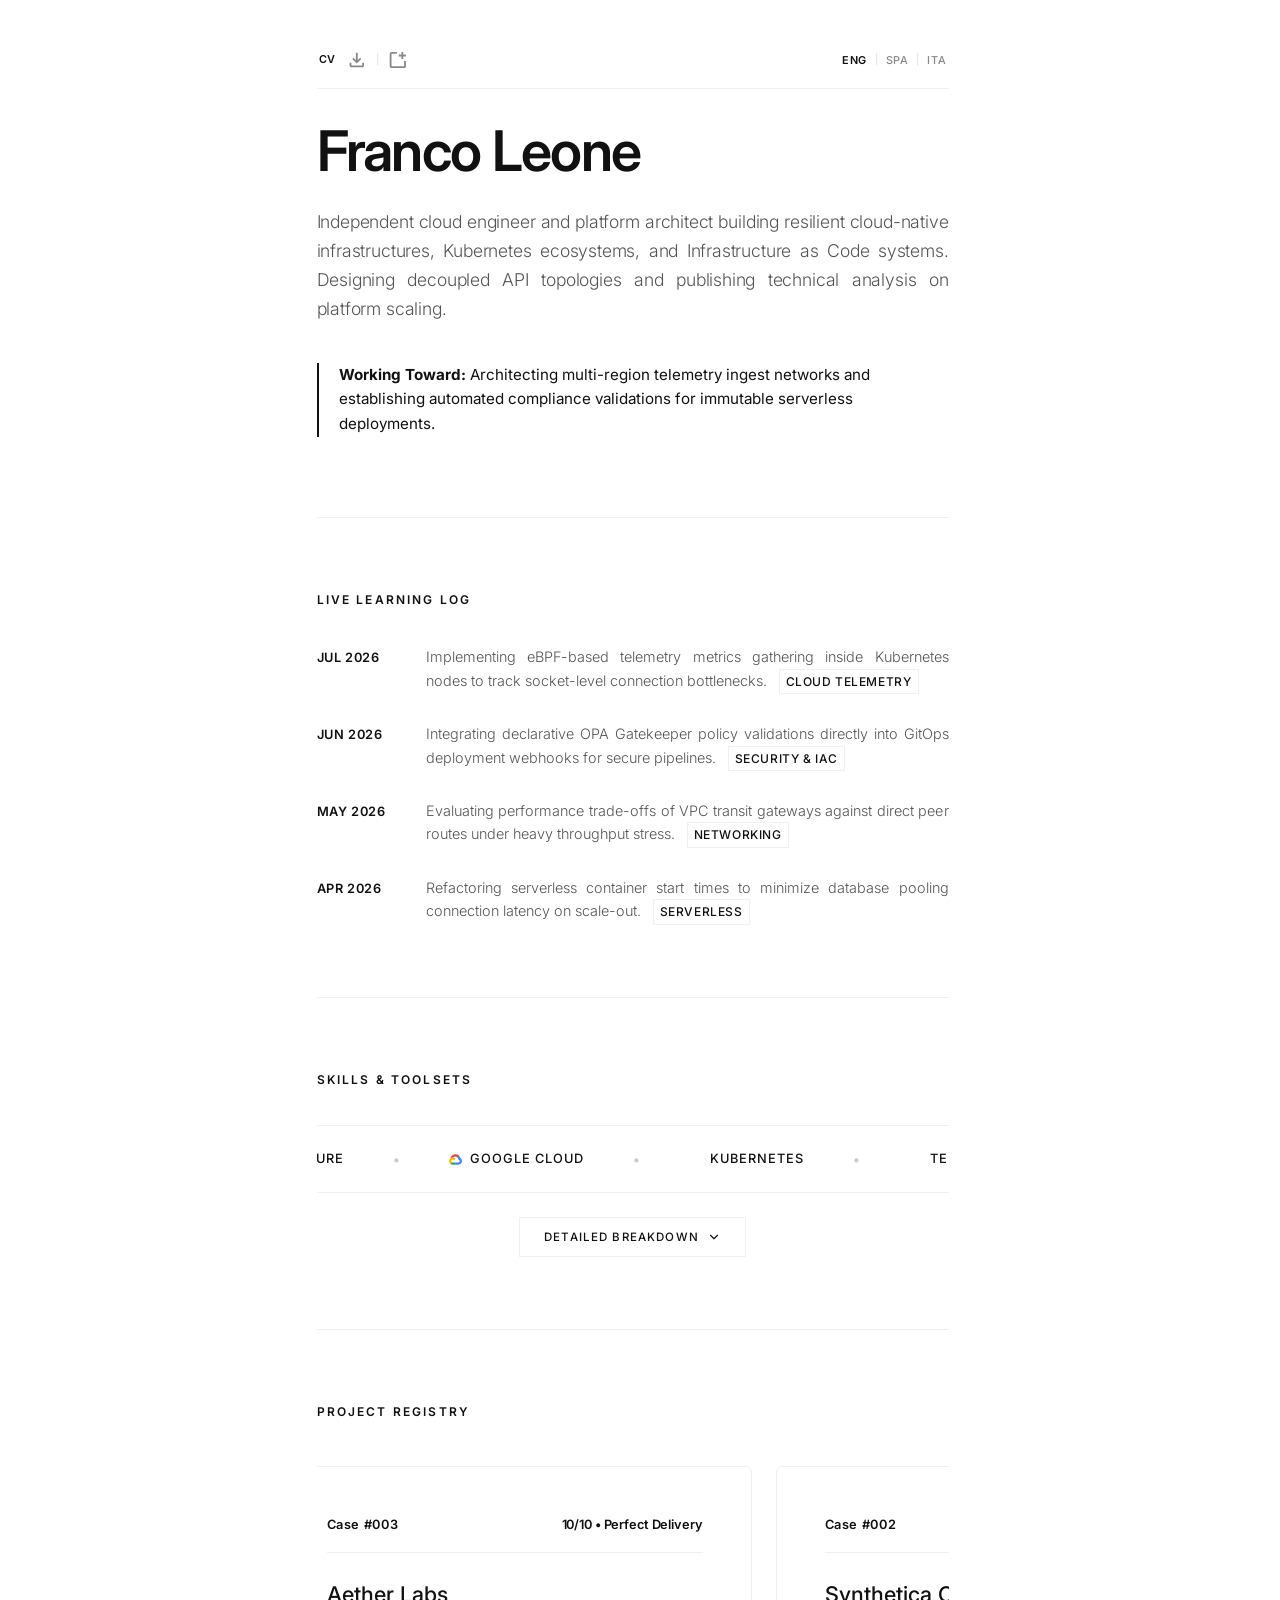
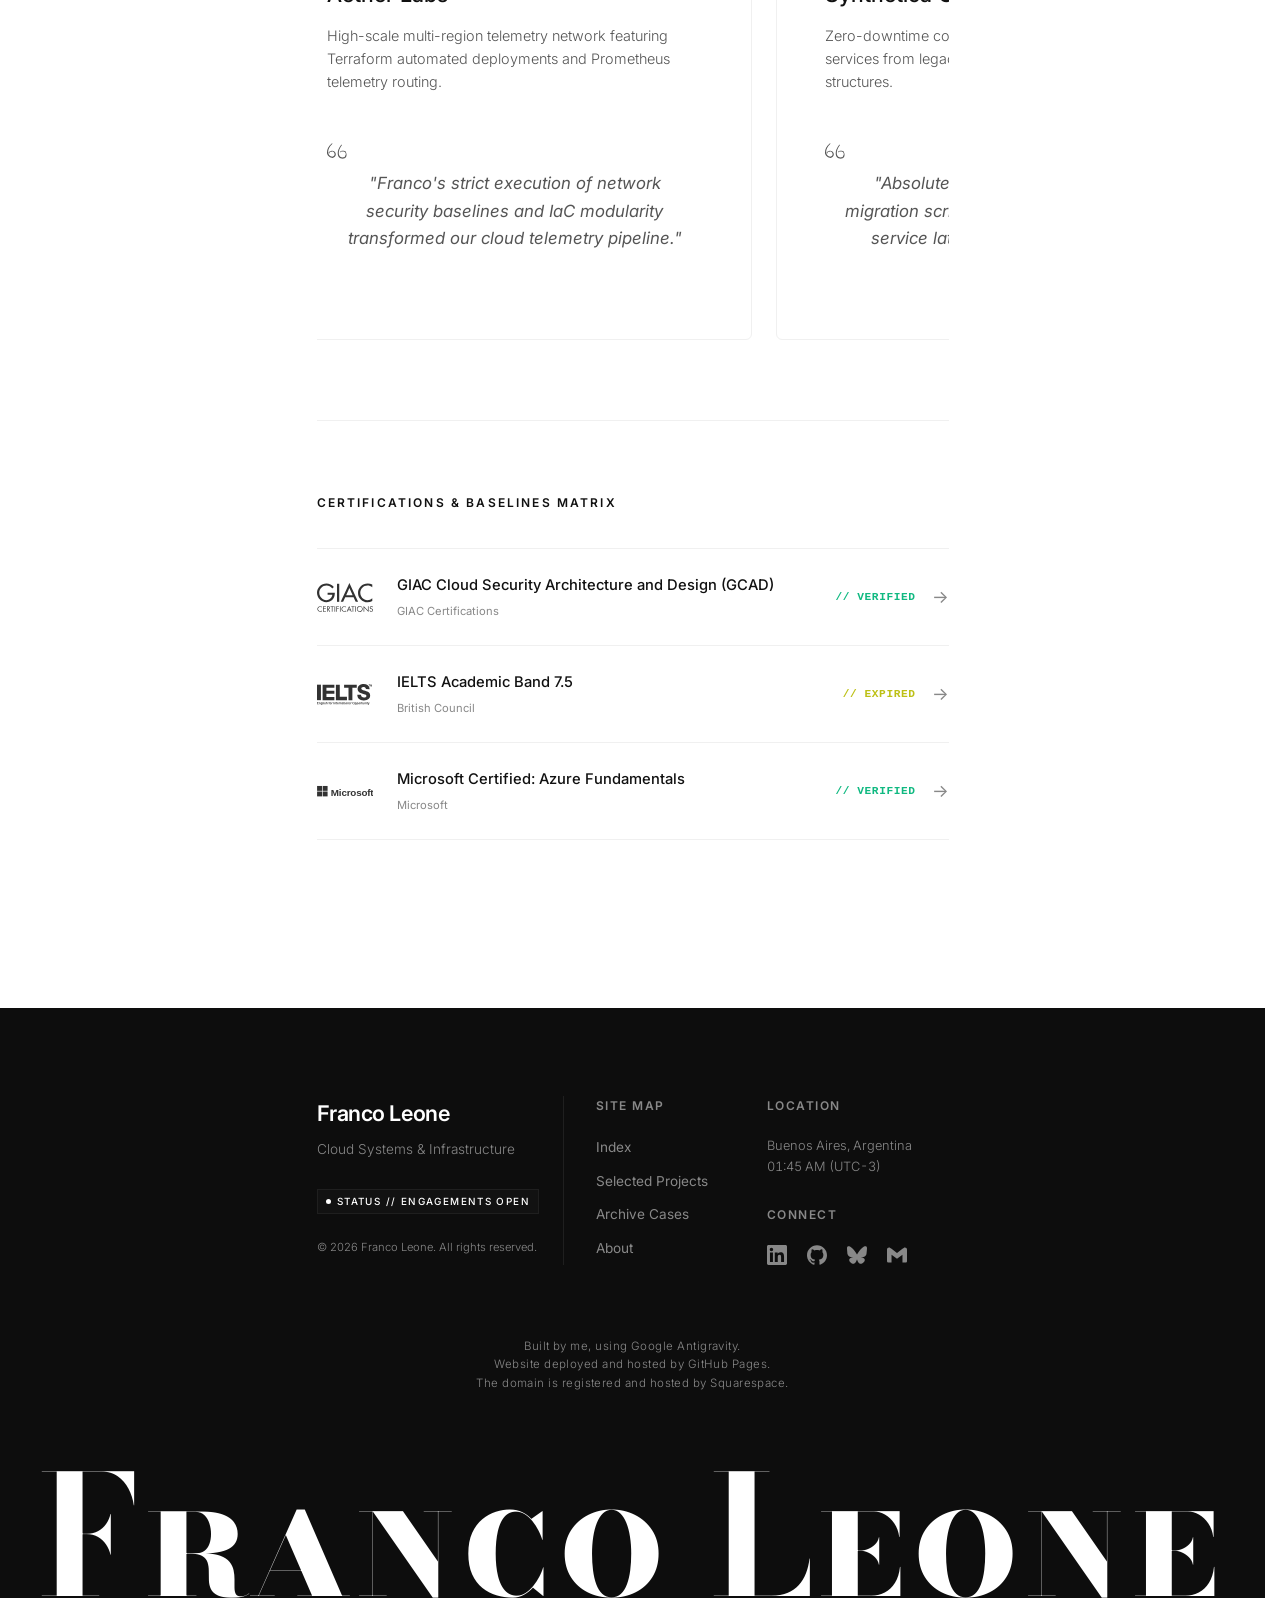
==== commit 1b0ca701: "Add files via upload" ====
--- a/index.html
+++ b/index.html
@@ -1,8 +1,6 @@
 <!DOCTYPE html>
 <html lang="en">
 <head>
-    <meta name="robots" content="noindex">    <!-- ELIMINAR, PREVIENE LA INDEXACION DE GOOGLE -->
-    
     <meta charset="UTF-8">
     <meta name="viewport" content="width=device-width, initial-scale=1.0">
     <title>Franco Leone</title>
@@ -340,16 +338,16 @@
                     
                     <h4 class="footer-col-title" data-translate="footer-col-connect">Connect</h4>
                     <div class="footer-social-icons">
-                        <a href="https://linkedin.com" class="social-icon-link" aria-label="LinkedIn" target="_blank" rel="noopener">
+                        <a href="https://linkedin.com/in/franco-leone" class="social-icon-link" aria-label="LinkedIn" target="_blank" rel="noopener">
                             <svg role="img" viewBox="0 0 24 24" xmlns="http://www.w3.org/2000/svg" fill="currentColor"><title>LinkedIn</title><path d="M20.447 20.452h-3.554v-5.569c0-1.328-.027-3.037-1.852-3.037-1.853 0-2.136 1.445-2.136 2.939v5.667H9.351V9h3.414v1.561h.046c.477-.9 1.637-1.85 3.37-1.85 3.601 0 4.267 2.37 4.267 5.455v6.286zM5.337 7.433c-1.144 0-2.063-.926-2.063-2.065 0-1.138.92-2.063 2.063-2.063 1.14 0 2.064.925 2.064 2.063 0 1.139-.925 2.065-2.064 2.065zm1.782 13.019H3.555V9h3.564v11.452zM22.225 0H1.771C.792 0 0 .774 0 1.729v20.542C0 23.227.792 24 1.771 24h20.451C23.2 24 24 23.227 24 22.271V1.729C24 .774 23.2 0 22.222 0z"/></svg>
                         </a>
-                        <a href="https://github.com" class="social-icon-link" aria-label="GitHub" target="_blank" rel="noopener">
+                        <a href="https://github.com/leonefranco" class="social-icon-link" aria-label="GitHub" target="_blank" rel="noopener">
                             <svg role="img" viewBox="0 0 24 24" xmlns="http://www.w3.org/2000/svg" fill="currentColor"><title>GitHub</title><path d="M12 .297c-6.63 0-12 5.373-12 12 0 5.303 3.438 9.8 8.205 11.385.6.113.82-.258.82-.577 0-.285-.01-1.04-.015-2.04-3.338.724-4.042-1.61-4.042-1.61C4.422 18.07 3.633 17.7 3.633 17.7c-1.087-.744.084-.729.084-.729 1.205.084 1.838 1.236 1.838 1.236 1.07 1.835 2.809 1.305 3.495.998.108-.776.417-1.305.76-1.605-2.665-.3-5.466-1.332-5.466-5.93 0-1.31.465-2.38 1.235-3.22-.135-.303-.54-1.523.105-3.176 0 0 1.005-.322 3.3 1.23.96-.267 1.98-.399 3-.405 1.02.006 2.04.138 3 .405 2.28-1.552 3.285-1.23 3.285-1.23.645 1.653.24 2.873.12 3.176.765.84 1.23 1.91 1.23 3.22 0 4.61-2.805 5.625-5.475 5.92.42.36.81 1.096.81 2.22 0 1.606-.015 2.896-.015 3.286 0 .315.21.69.825.57C20.565 22.092 24 17.592 24 12.297c0-6.627-5.373-12-12-12"/></svg>
                         </a>
-                        <a href="https://bsky.app" class="social-icon-link" aria-label="BlueSky" target="_blank" rel="noopener">
+                        <a href="https://bsky.app/profile/leonefranco.com" class="social-icon-link" aria-label="BlueSky" target="_blank" rel="noopener">
                             <svg viewBox="0 0 16 16" fill="currentColor" xmlns="http://www.w3.org/2000/svg"><path d="M3.468 1.948C5.303 3.325 7.276 6.118 8 7.616c.725-1.498 2.698-4.29 4.532-5.668C13.855.955 16 .186 16 2.632c0 .489-.28 4.105-.444 4.692-.572 2.04-2.653 2.561-4.504 2.246 3.236.551 4.06 2.375 2.281 4.2-3.376 3.464-4.852-.87-5.23-1.98-.07-.204-.103-.3-.103-.218 0-.081-.033.014-.102.218-.379 1.11-1.855 5.444-5.231 1.98-1.778-1.825-.955-3.65 2.28-4.2-1.85.315-3.932-.205-4.503-2.246C.28 6.737 0 3.12 0 2.632 0 .186 2.145.955 3.468 1.948"/></svg>
                         </a>
-                        <a href="mailto:contact@francoleone.dev" class="social-icon-link" aria-label="Email">
+                        <a href="mailto:contact@leonefranco.com" class="social-icon-link" aria-label="Email">
                             <svg role="img" viewBox="0 0 24 24" xmlns="http://www.w3.org/2000/svg" fill="currentColor"><title>Gmail</title><path d="M24 5.457v13.909c0 .904-.732 1.636-1.636 1.636h-3.819V11.73L12 16.64l-6.545-4.91v9.273H1.636A1.636 1.636 0 0 1 0 19.366V5.457c0-2.023 2.309-3.178 3.927-1.964L5.455 4.64 12 9.548l6.545-4.91 1.528-1.145C21.69 2.28 24 3.434 24 5.457z"/></svg>
                         </a>
                     </div>
@@ -358,8 +356,8 @@
             
             <!-- Professional hosting, domain and build credits -->
             <div class="footer-credits-container">
-                <p class="footer-credits-text" data-translate="footer-credits-1">Website deployed with GitHub Pages.</p>
-                <p class="footer-credits-text" data-translate="footer-credits-2">Designed and built using Google Antigravity.</p>
+                <p class="footer-credits-text" data-translate="footer-credits-1">Built by me, using Google Antigravity.</p>
+                <p class="footer-credits-text" data-translate="footer-credits-2">Website deployed and hosted by GitHub Pages.</p>
                 <p class="footer-credits-text" data-translate="footer-credits-3">The domain is registered and hosted by Squarespace.</p>
             </div>
         </div>
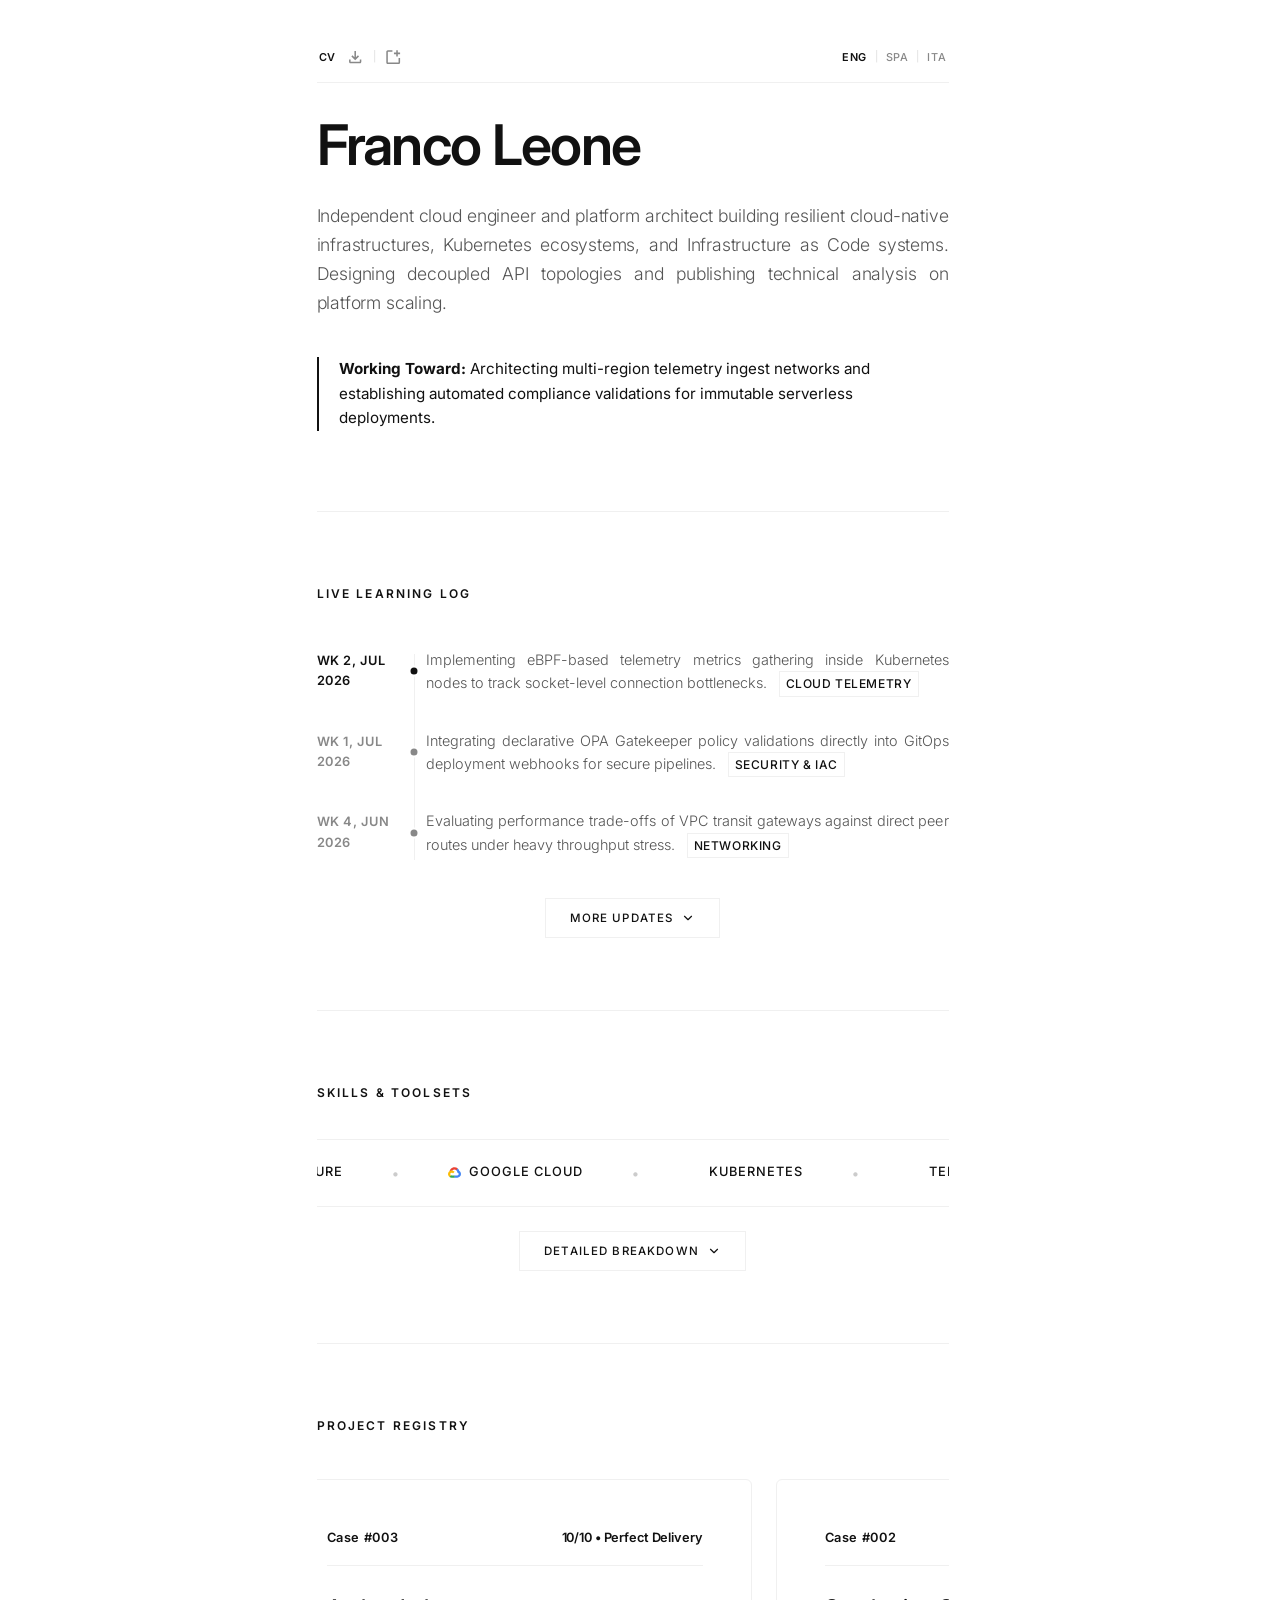
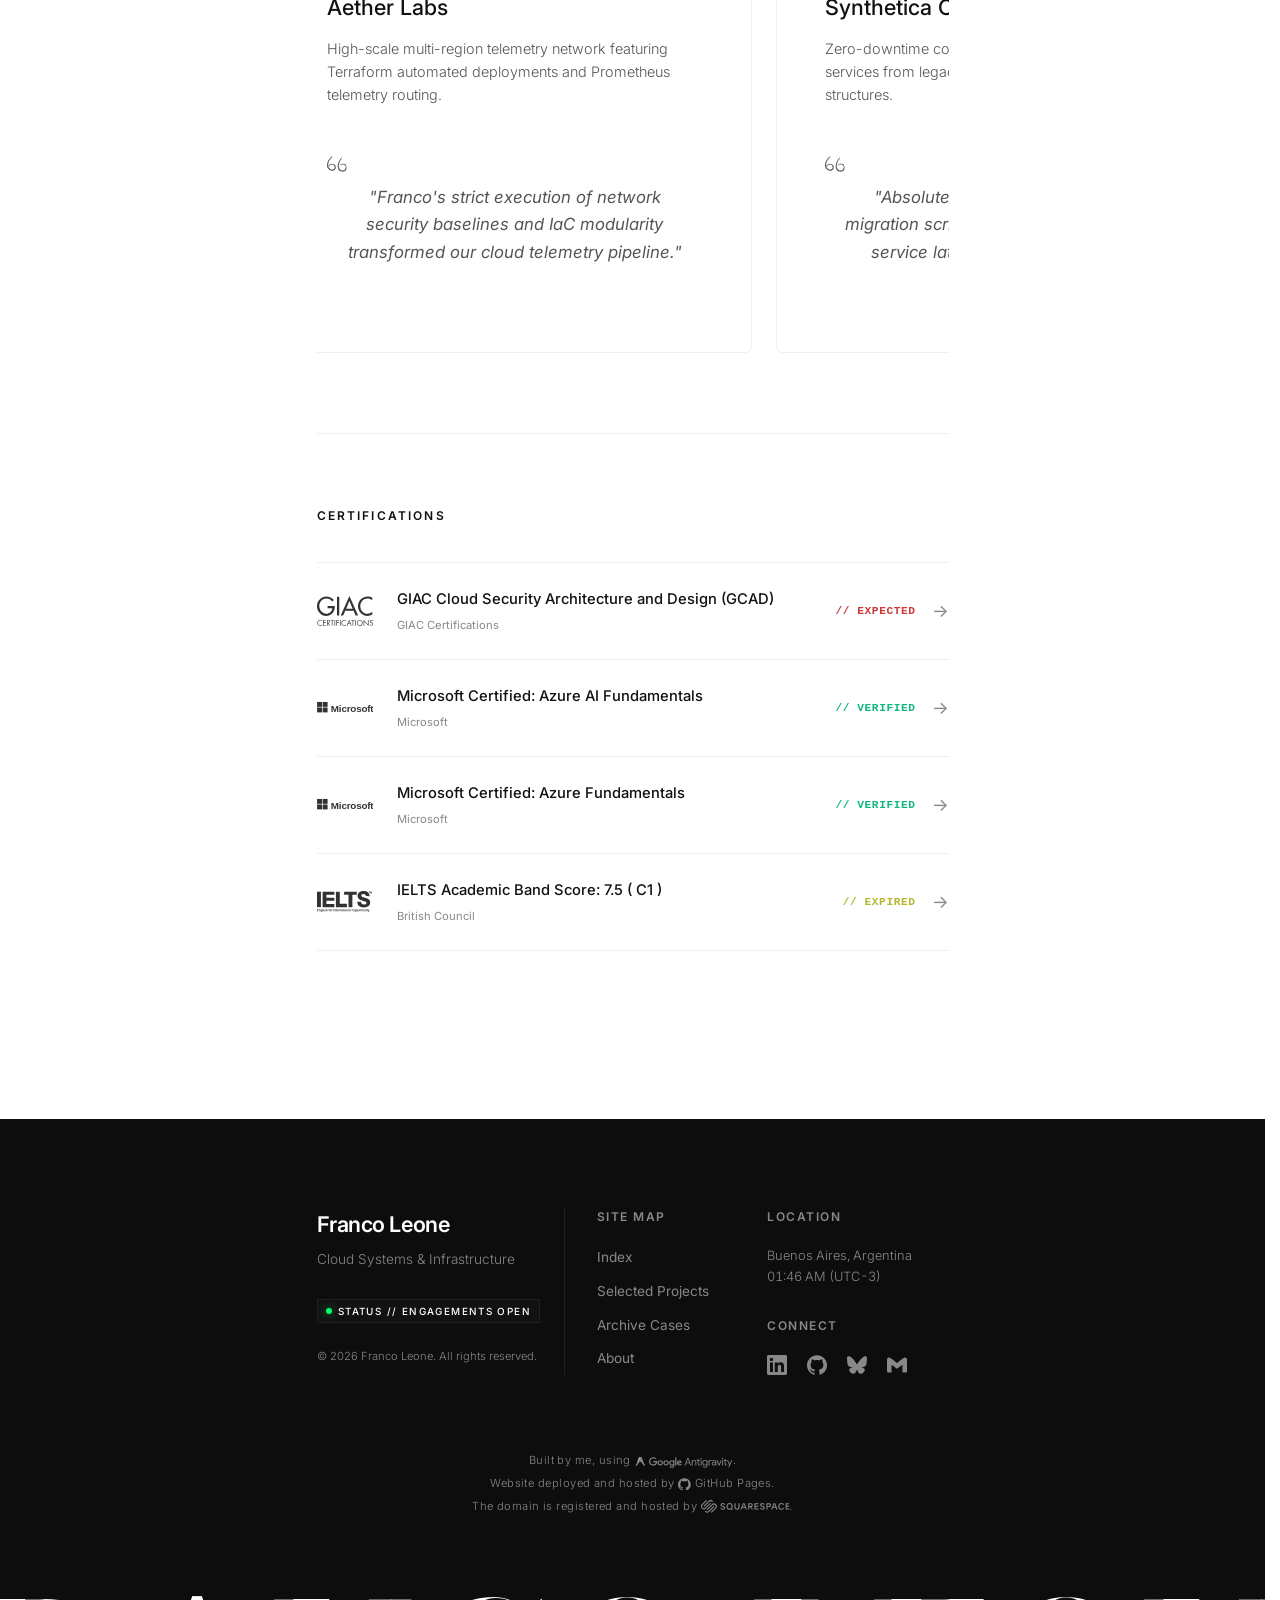
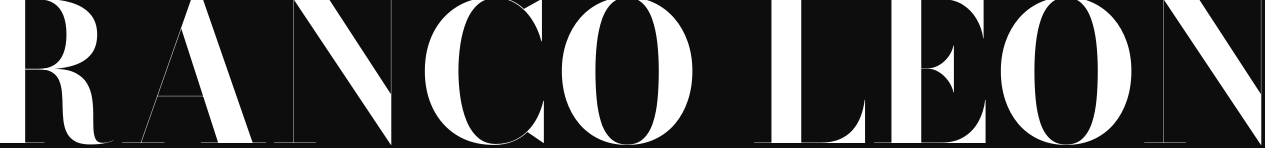
==== commit d8fb0937: "Add files via upload" ====
--- a/index.html
+++ b/index.html
@@ -48,29 +48,58 @@
             <h2 class="section-title" data-translate="learning-log-title">Live Learning Log</h2>
             <div class="log-container">
                 <div class="log-entry">
-                    <span class="log-stamp" data-translate="log-1-stamp">JUL 2026</span>
+                    <span class="log-stamp" data-translate="log-1-stamp">WK 2, JUL 2026</span>
                     <span class="log-detail">
                         <span data-translate="log-1-detail">Implementing eBPF-based telemetry metrics gathering inside Kubernetes nodes to track socket-level connection bottlenecks.</span> <span class="log-meta" data-translate="log-1-meta">Cloud Telemetry</span>
                     </span>
                 </div>
                 <div class="log-entry">
-                    <span class="log-stamp" data-translate="log-2-stamp">JUN 2026</span>
+                    <span class="log-stamp" data-translate="log-2-stamp">WK 1, JUL 2026</span>
                     <span class="log-detail">
                         <span data-translate="log-2-detail">Integrating declarative OPA Gatekeeper policy validations directly into GitOps deployment webhooks for secure pipelines.</span> <span class="log-meta" data-translate="log-2-meta">Security & IaC</span>
                     </span>
                 </div>
                 <div class="log-entry">
-                    <span class="log-stamp" data-translate="log-3-stamp">MAY 2026</span>
+                    <span class="log-stamp" data-translate="log-3-stamp">WK 4, JUN 2026</span>
                     <span class="log-detail">
                         <span data-translate="log-3-detail">Evaluating performance trade-offs of VPC transit gateways against direct peer routes under heavy throughput stress.</span> <span class="log-meta" data-translate="log-3-meta">Networking</span>
                     </span>
                 </div>
-                <div class="log-entry">
-                    <span class="log-stamp" data-translate="log-4-stamp">APR 2026</span>
-                    <span class="log-detail">
-                        <span data-translate="log-4-detail">Refactoring serverless container start times to minimize database pooling connection latency on scale-out.</span> <span class="log-meta" data-translate="log-4-meta">Serverless</span>
-                    </span>
-                </div>
+                <!-- Expandable Drawer for historical entries (hidden by default) -->
+                <div id="log-extra-drawer" class="log-extra-drawer">
+                    <div class="log-entry">
+                        <span class="log-stamp" data-translate="log-4-stamp">WK 3, JUN 2026</span>
+                        <span class="log-detail">
+                            <span data-translate="log-4-detail">Refactoring serverless container start times to minimize database pooling connection latency on scale-out.</span> <span class="log-meta" data-translate="log-4-meta">Serverless</span>
+                        </span>
+                    </div>
+                    <div class="log-entry">
+                        <span class="log-stamp" data-translate="log-5-stamp">WK 2, JUN 2026</span>
+                        <span class="log-detail">
+                            <span data-translate="log-5-detail">Automating zero-trust service mesh sidecar mutual TLS rotation cycles using SPIRE-attested node identities.</span> <span class="log-meta" data-translate="log-5-meta">Security & Mesh</span>
+                        </span>
+                    </div>
+                    <div class="log-entry">
+                        <span class="log-stamp" data-translate="log-6-stamp">WK 1, JUN 2026</span>
+                        <span class="log-detail">
+                            <span data-translate="log-6-detail">Configuring multi-region PostgreSQL database replicas with automated Raft consensus failover switching.</span> <span class="log-meta" data-translate="log-6-meta">Databases</span>
+                        </span>
+                    </div>
+                    <div class="log-entry">
+                        <span class="log-stamp" data-translate="log-7-stamp">WK 4, MAY 2026</span>
+                        <span class="log-detail">
+                            <span data-translate="log-7-detail">Optimizing Kubernetes horizontal pod autoscalers using custom Prometheus queries tracking request rate acceleration.</span> <span class="log-meta" data-translate="log-7-meta">Kubernetes</span>
+                        </span>
+                    </div>
+                </div>
+            </div>
+            
+            <!-- Interactive Toggle Button -->
+            <div class="log-toggle-container">
+                <button id="log-toggle-btn" class="log-toggle-btn">
+                    <span data-translate="log-toggle-btn-text">More Updates</span>
+                    <svg viewBox="0 0 24 24" fill="none" stroke="currentColor" stroke-width="2" stroke-linecap="round" stroke-linejoin="round" class="toggle-icon"><polyline points="6 9 12 15 18 9"></polyline></svg>
+                </button>
             </div>
         </section>
 
@@ -79,39 +108,39 @@
             <h2 class="section-title" data-translate="skills-title">Skills & Toolsets</h2>
             <div class="skills-carousel-wrapper">
                 <div class="skills-marquee" id="skills-marquee">
-                    <span class="skill-tag"><img src="https://cdn.simpleicons.org/microsoftazure/0078D4" alt=""><span data-translate="marquee-aws">Azure</span></span>
+                    <span class="skill-tag"><img src="https://cdn.simpleicons.org/microsoftazure/0078D4" loading="lazy" alt=""><span data-translate="marquee-aws">Azure</span></span>
                     <span class="skill-separator">•</span>
                     <span class="skill-tag"><svg width="13" height="13" viewBox="0 -25 256 256" xmlns="http://www.w3.org/2000/svg"><g><path d="M170.2517,56.8186 L192.5047,34.5656 L193.9877,25.1956 C153.4367,-11.6774 88.9757,-7.4964 52.4207,33.9196 C42.2667,45.4226 34.7337,59.7636 30.7167,74.5726 L38.6867,73.4496 L83.1917,66.1106 L86.6277,62.5966 C106.4247,40.8546 139.8977,37.9296 162.7557,56.4286 L170.2517,56.8186 Z" fill="#EA4335"></path><path d="M224.2048,73.9182 C219.0898,55.0822 208.5888,38.1492 193.9878,25.1962 L162.7558,56.4282 C175.9438,67.2042 183.4568,83.4382 183.1348,100.4652 L183.1348,106.0092 C198.4858,106.0092 210.9318,118.4542 210.9318,133.8052 C210.9318,149.1572 198.4858,161.2902 183.1348,161.2902 L127.4638,161.2902 L121.9978,167.2242 L121.9978,200.5642 L127.4638,205.7952 L183.1348,205.7952 C223.0648,206.1062 255.6868,174.3012 255.9978,134.3712 C256.1858,110.1682 244.2528,87.4782 224.2048,73.9182" fill="#4285F4"></path><path d="M71.8704,205.7957 L127.4634,205.7957 L127.4634,161.2897 L71.8704,161.2897 C67.9094,161.2887 64.0734,160.4377 60.4714,158.7917 L52.5844,161.2117 L30.1754,183.4647 L28.2234,191.0387 C40.7904,200.5277 56.1234,205.8637 71.8704,205.7957" fill="#34A853"></path><path d="M71.8704,61.4255 C31.9394,61.6635 -0.2366,94.2275 0.0014,134.1575 C0.1344,156.4555 10.5484,177.4455 28.2234,191.0385 L60.4714,158.7915 C46.4804,152.4705 40.2634,136.0055 46.5844,122.0155 C52.9044,108.0255 69.3704,101.8085 83.3594,108.1285 C89.5244,110.9135 94.4614,115.8515 97.2464,122.0155 L129.4944,89.7685 C115.7734,71.8315 94.4534,61.3445 71.8704,61.4255" fill="#FBBC05"></path></g></svg><span data-translate="marquee-gcp">Google Cloud</span></span>
                     <span class="skill-separator">•</span>
-                    <span class="skill-tag"><img src="https://cdn.simpleicons.org/kubernetes" alt=""><span data-translate="marquee-k8s">Kubernetes</span></span>
-                    <span class="skill-separator">•</span>
-                    <span class="skill-tag"><img src="https://cdn.simpleicons.org/terraform" alt=""><span data-translate="marquee-terraform">Terraform</span></span>
-                    <span class="skill-separator">•</span>
-                    <span class="skill-tag"><img src="https://cdn.simpleicons.org/opentofu" alt=""><span data-translate="marquee-opentofu">OpenTofu</span></span>
+                    <span class="skill-tag"><img src="https://cdn.simpleicons.org/kubernetes" loading="lazy" alt=""><span data-translate="marquee-k8s">Kubernetes</span></span>
+                    <span class="skill-separator">•</span>
+                    <span class="skill-tag"><img src="https://cdn.simpleicons.org/terraform" loading="lazy" alt=""><span data-translate="marquee-terraform">Terraform</span></span>
+                    <span class="skill-separator">•</span>
+                    <span class="skill-tag"><img src="https://cdn.simpleicons.org/opentofu" loading="lazy" alt=""><span data-translate="marquee-opentofu">OpenTofu</span></span>
                     <span class="skill-separator">•</span>
                     <span class="skill-tag" style="--iconColor: #2496ed;"><svg width="13" height="13" viewBox="0 0 38 30" xmlns="http://www.w3.org/2000/svg"><path d="M37.413,12.315c-0.933,-0.627 -3.382,-0.896 -5.163,-0.415c-0.097,-1.774 -1.012,-3.27 -2.685,-4.573l-0.619,-0.416l-0.414,0.624c-0.811,1.232 -1.153,2.873 -1.032,4.366c0.095,0.92 0.415,1.953 1.032,2.703c-2.318,1.345 -4.455,1.039 -13.919,1.039l-14.61,0c-0.042,2.137 0.302,6.248 2.915,9.593c0.289,0.37 0.604,0.727 0.948,1.072c2.126,2.128 5.336,3.689 10.138,3.693c7.325,0.007 13.601,-3.953 17.419,-13.527c1.257,0.02 4.572,0.225 6.195,-2.911c0.039,-0.052 0.413,-0.831 0.413,-0.831l-0.618,-0.415l0,-0.002Zm-27.875,-1.953l-4.108,0l-0,4.108l4.108,0l0,-4.108Zm5.308,0l-4.108,0l-0,4.108l4.108,0l0,-4.108Zm5.308,0l-4.108,0l-0,4.108l4.108,0l0,-4.108Zm5.308,0l-4.108,0l-0,4.108l4.108,0l0,-4.108Zm-21.232,0l-4.108,0l-0,4.108l4.108,0l0,-4.108Zm5.308,-5.19l-4.108,-0l-0,4.108l4.108,0l0,-4.108Zm5.308,-0l-4.108,-0l-0,4.108l4.108,0l0,-4.108Zm5.308,-0l-4.108,-0l-0,4.108l4.108,0l0,-4.108Zm0,-5.19l-4.108,0l-0,4.109l4.108,-0l0,-4.109Z" style="fill:var(--iconColor, #00153c);fill-rule:nonzero;"></path></svg><span data-translate="marquee-docker">Docker</span></span>
                     <span class="skill-separator">•</span>
-                    <span class="skill-tag"><img src="https://cdn.simpleicons.org/git" alt=""><span data-translate="marquee-git">GitOps</span></span>
+                    <span class="skill-tag"><img src="https://cdn.simpleicons.org/git" loading="lazy" alt=""><span data-translate="marquee-git">GitOps</span></span>
                     <span class="skill-separator">•</span>
                     <span class="skill-tag"><svg width="13" height="13" viewBox="0 0 150 194" fill="none" xmlns="http://www.w3.org/2000/svg"><linearGradient id="a" gradientUnits="userSpaceOnUse" x1="75" x2="106.522" y1="17.4121" y2="125.731"><stop offset="0" stop-color="#5e6294"></stop><stop offset="1" stop-color="#878bb2"></stop></linearGradient><circle cx="75" cy="72.3164" fill="url(#a)" opacity=".2" r="54.9043"></circle><path clip-rule="evenodd" d="m75 140.857c37.854 0 68.541-30.687 68.541-68.5409 0-37.854-30.687-68.54071-68.541-68.54071s-68.54068 30.68671-68.54068 68.54071c0 37.8539 30.68668 68.5409 68.54068 68.5409zm0-13.637c30.323 0 54.904-24.581 54.904-54.904 0-30.3228-24.581-54.9043-54.904-54.9043-30.3228 0-54.9043 24.5815-54.9043 54.9043 0 30.323 24.5815 54.904 54.9043 54.904z" fill="#5e6294" fill-rule="evenodd" opacity=".14"></path><path d="m43.6259 101.083c-7.5104-3.2527-12.7647-10.7311-12.7647-19.4368 0-8.14 4.5937-15.2071 11.3302-18.7504-.4671-18.6096 14.4964-34.0008 33.1675-34.0008 18.671 0 33.6341 15.3912 33.1671 34.0008 6.737 3.5433 11.33 10.6104 11.33 18.7504 0 8.7057-5.254 16.1841-12.764 19.4368l-1.226 32.572c.351 8.432 2.893 9.131 12.457 11.761.923.253 1.911.525 2.969.824-7.878 1.8-12.827 2.048-15.941 1.108l-.566 15.04c-1.264 14.215-1.137 14.248 8.458 16.745 1.305.34 2.785.725 4.46 1.197-20.6605 4.723-20.9294-4.635-21.1727-13.097-.0486-1.691-.0962-3.346-.305-4.845h-.7701c-.0462.569-.0913 1.122-.135 1.659l-.0011.014c-.9638 11.835-1.2946 15.897.5635 17.688.9709.936 2.5396 1.252 4.9274 1.734 2.498.503 5.891 1.186 10.434 2.948-24.362 3.392-24.3434-4.346-24.3117-17.521.005-2.05.0102-4.231-.076-6.522h-.7313c-1.1292 25.397.1829 25.719 8.8219 27.838 2.347.576 5.2351 1.284 8.7611 2.664-24.8261 2.759-25.8195-4.296-27.3498-15.164-.2711-1.926-.5591-3.971-.9993-6.102-.4403 2.131-.7283 4.176-.9993 6.102-1.5303 10.868-2.5238 17.923-27.35 15.164 3.5265-1.38 6.4142-2.088 8.7612-2.664 8.639-2.119 9.9511-2.441 8.8219-27.838h-.7313c-.0862 2.291-.0809 4.472-.076 6.522.0317 13.175.0503 20.913-24.3117 17.521 4.5431-1.762 7.9364-2.445 10.4335-2.948 2.3883-.482 3.957-.798 4.9279-1.734 1.8581-1.791 1.5273-5.853.5635-17.688-.0441-.541-.0895-1.099-.1361-1.673h-.77c-.2089 1.499-.2565 3.154-.3051 4.845-.2432 8.462-.5122 17.82-21.1724 13.097 1.6751-.472 3.1548-.857 4.4595-1.197 9.5953-2.497 9.7221-2.53 8.4585-16.745l-.566-15.04c-3.1148.94-8.0632.692-15.9412-1.108 1.058-.299 2.0462-.571 2.969-.824 9.5639-2.63 12.1059-3.329 12.4569-11.761z" fill="#ef7b4d"></path><circle cx="50.9569" cy="82.0053" fill="#fefefe" r="15.7895"></circle><circle cx="50.5981" cy="79.4931" fill="#000" r="5.38278"></circle><circle cx="97.6077" cy="82.0053" fill="#fefefe" r="15.7895"></circle><circle cx="97.2488" cy="79.4931" fill="#000" r="5.38278"></circle><path d="m63.1579 111.431s5.7416 5.741 12.2009 5.741c6.4594 0 12.201-5.741 12.201-5.741v7.177c0 6.738-5.4626 12.201-12.201 12.201s-12.2009-5.463-12.2009-12.201z" fill="#fafafa"></path><path d="m63.1579 117.172s5.7416 5.742 12.2009 5.742c6.4594 0 12.201-5.742 12.201-5.742v1.436c0 6.738-5.4626 12.201-12.201 12.201s-12.2009-5.463-12.2009-12.201z" fill="#202124"></path><path d="m29.4129 106.647c-7.1369-9.4818-11.3875-21.2634-11.4401-34.0437-.0849-20.5964 10.7539-38.6889 27.072-48.7879" opacity=".16" stroke="#5e6294" stroke-linecap="round" stroke-width="4.30622"></path><g fill="#5e6294"><circle cx="52.3923" cy="18.8474" opacity=".45" r="2.87081"></circle><rect height="33.0144" rx="2.87081" width="6.45933" y="56.168"></rect><rect height="33.0144" rx="2.87081" width="6.45933" x="143.541" y="56.168"></rect><path clip-rule="evenodd" d="m75 144.445c39.836 0 72.129-32.293 72.129-72.1288 0-39.8359-32.293-72.129188-72.129-72.129188-39.8358 0-72.12918 32.293288-72.12918 72.129188 0 39.8358 32.29338 72.1288 72.12918 72.1288zm0-3.588c37.854 0 68.541-30.687 68.541-68.5407 0-37.854-30.687-68.5407-68.541-68.5407s-68.54069 30.6867-68.54069 68.5407c0 37.8537 30.68669 68.5407 68.54069 68.5407z" fill-opacity=".2" fill-rule="evenodd"></path></g><path d="m67.7847 45.1095c-.7213 3.3756-3.6526 5.6106-6.5473 4.992-2.8947-.6185-4.7506-3.3207-4.0293-6.6963s5.1328-6.9616 8.0275-6.343c2.8946.6185 3.2704 4.6717 2.5491 8.0473z" fill="#f77f4f"></path></svg><span data-translate="marquee-argocd">ArgoCD</span></span>
                     <span class="skill-separator">•</span>
-                    <span class="skill-tag"><img src="https://cdn.simpleicons.org/flux" alt=""><span data-translate="marquee-flux">Flux</span></span>
-                    <span class="skill-separator">•</span>
-                    <span class="skill-tag"><img src="https://cdn.simpleicons.org/githubactions" alt=""><span data-translate="marquee-gh-actions">GitHub Actions</span></span>
-                    <span class="skill-separator">•</span>
-                    <span class="skill-tag"><img src="https://cdn.jsdelivr.net/gh/devicons/devicon@latest/icons/linux/linux-original.svg" alt=""><span data-translate="marquee-linux">Linux Core</span></span>
-                    <span class="skill-separator">•</span>
-                    <span class="skill-tag"><img src="https://cdn.simpleicons.org/gnubash" alt=""><span data-translate="marquee-bash">Bash Scripting</span></span>
-                    <span class="skill-separator">•</span>
-                    <span class="skill-tag"><img src="assets/ebpf-badge.svg" alt=""><span data-translate="marquee-ebpf">eBPF Telemetry</span></span>
-                    <span class="skill-separator">•</span>
-                    <span class="skill-tag"><img src="https://cdn.simpleicons.org/prometheus" alt=""><span data-translate="marquee-prometheus">Prometheus</span></span>
-                    <span class="skill-separator">•</span>
-                    <span class="skill-tag"><img src="https://cdn.simpleicons.org/grafana" alt=""><span data-translate="marquee-grafana">Grafana</span></span>
-                    <span class="skill-separator">•</span>
-                    <span class="skill-tag"><img src="https://cdn.simpleicons.org/serverless" alt=""><span data-translate="marquee-serverless">Serverless</span></span>
-                    <span class="skill-separator">•</span>
-                    <span class="skill-tag"><img src="https://cdn.simpleicons.org/azurefunctions/0062AD" alt=""><span data-translate="marquee-lambda">Azure Functions</span></span>
+                    <span class="skill-tag"><img src="https://cdn.simpleicons.org/flux" loading="lazy" alt=""><span data-translate="marquee-flux">Flux</span></span>
+                    <span class="skill-separator">•</span>
+                    <span class="skill-tag"><img src="https://cdn.simpleicons.org/githubactions" loading="lazy" alt=""><span data-translate="marquee-gh-actions">GitHub Actions</span></span>
+                    <span class="skill-separator">•</span>
+                    <span class="skill-tag"><img src="https://cdn.jsdelivr.net/gh/devicons/devicon@latest/icons/linux/linux-original.svg" loading="lazy" alt=""><span data-translate="marquee-linux">Linux Core</span></span>
+                    <span class="skill-separator">•</span>
+                    <span class="skill-tag"><img src="https://cdn.simpleicons.org/gnubash" loading="lazy" alt=""><span data-translate="marquee-bash">Bash Scripting</span></span>
+                    <span class="skill-separator">•</span>
+                    <span class="skill-tag"><img src="assets/ebpf-badge.svg" loading="lazy" alt=""><span data-translate="marquee-ebpf">eBPF Telemetry</span></span>
+                    <span class="skill-separator">•</span>
+                    <span class="skill-tag"><img src="https://cdn.simpleicons.org/prometheus" loading="lazy" alt=""><span data-translate="marquee-prometheus">Prometheus</span></span>
+                    <span class="skill-separator">•</span>
+                    <span class="skill-tag"><img src="https://cdn.simpleicons.org/grafana" loading="lazy" alt=""><span data-translate="marquee-grafana">Grafana</span></span>
+                    <span class="skill-separator">•</span>
+                    <span class="skill-tag"><img src="https://cdn.simpleicons.org/serverless" loading="lazy" alt=""><span data-translate="marquee-serverless">Serverless</span></span>
+                    <span class="skill-separator">•</span>
+                    <span class="skill-tag"><img src="https://cdn.simpleicons.org/azurefunctions/0062AD" loading="lazy" alt=""><span data-translate="marquee-lambda">Azure Functions</span></span>
                 </div>
             </div>
 
@@ -234,7 +263,7 @@
 
         <!-- SECTION 5: CERTIFICATIONS AND BADGES - MATRIX LAYOUT (Cloud-focused) -->
         <section id="certifications">
-            <h2 class="section-title" data-translate="certs-title">Certifications & Baselines Matrix</h2>
+            <h2 class="section-title" data-translate="certs-title">Certifications</h2>
             <div class="certs-ledger">
                 <!-- Row 1 -->
                 <div class="cert-row-ledger" onclick="openCertModal('gcad')">
@@ -248,27 +277,27 @@
                         </div>
                     </div>
                     <div class="cert-right-ledger">
+                        <span class="cert-status-tag-ledger expected">// EXPECTED</span>
+                        <span class="cert-arrow-ledger">→</span>
+                    </div>
+                </div>
+
+                <div class="cert-row-ledger" onclick="openCertModal('ai900')">
+                    <div class="cert-left-ledger">
+                        <div class="cert-badge-box-ledger">
+                            <img src="assets/microsoft-badge.svg" alt="Microsoft Badge" class="cert-badge-ledger">
+                        </div>
+                        <div class="cert-info-ledger">
+                            <span class="cert-title-ledger" data-translate="cert-4-title">Microsoft Certified: Azure AI Fundamentals</span>
+                            <span class="cert-org-ledger">Microsoft</span>
+                        </div>
+                    </div>
+                    <div class="cert-right-ledger">
                         <span class="cert-status-tag-ledger">// VERIFIED</span>
                         <span class="cert-arrow-ledger">→</span>
                     </div>
                 </div>
-                <!-- Row 2 -->
-                <div class="cert-row-ledger" onclick="openCertModal('ielts')">
-                    <div class="cert-left-ledger">
-                        <div class="cert-badge-box-ledger">
-                            <img src="assets/ielts-badge.svg" alt="IELTS Badge" class="cert-badge-ledger">
-                        </div>
-                        <div class="cert-info-ledger">
-                            <span class="cert-title-ledger" data-translate="cert-2-title">IELTS Academic Band 7.5</span>
-                            <span class="cert-org-ledger">British Council</span>
-                        </div>
-                    </div>
-                    <div class="cert-right-ledger">
-                        <span class="cert-status-tag-ledger expired">// EXPIRED</span>
-                        <span class="cert-arrow-ledger">→</span>
-                    </div>
-                </div>
-                <!-- Row 3 -->
+
                 <div class="cert-row-ledger" onclick="openCertModal('az900')">
                     <div class="cert-left-ledger">
                         <div class="cert-badge-box-ledger">
@@ -281,6 +310,22 @@
                     </div>
                     <div class="cert-right-ledger">
                         <span class="cert-status-tag-ledger">// VERIFIED</span>
+                        <span class="cert-arrow-ledger">→</span>
+                    </div>
+                </div>
+
+                <div class="cert-row-ledger" onclick="openCertModal('ielts')">
+                    <div class="cert-left-ledger">
+                        <div class="cert-badge-box-ledger">
+                            <img src="assets/ielts-badge.svg" alt="IELTS Badge" class="cert-badge-ledger">
+                        </div>
+                        <div class="cert-info-ledger">
+                            <span class="cert-title-ledger" data-translate="cert-2-title">IELTS Academic Band Score: 7.5 ( C1 )</span>
+                            <span class="cert-org-ledger">British Council</span>
+                        </div>
+                    </div>
+                    <div class="cert-right-ledger">
+                        <span class="cert-status-tag-ledger expired">// EXPIRED</span>
                         <span class="cert-arrow-ledger">→</span>
                     </div>
                 </div>
@@ -311,7 +356,7 @@
                     <p class="footer-brand-subtitle" data-translate="footer-brand-subtitle">Cloud Systems & Infrastructure</p>
                     <div class="footer-status-wrapper">
                         <span class="status-indicator">
-                            <span class="status-dot"></span>
+                            <span class="status-dot pulse-green"></span>
                             <span data-translate="footer-status">STATUS // ENGAGEMENTS OPEN</span>
                         </span>
                     </div>
@@ -356,17 +401,18 @@
             
             <!-- Professional hosting, domain and build credits -->
             <div class="footer-credits-container">
-                <p class="footer-credits-text" data-translate="footer-credits-1">Built by me, using Google Antigravity.</p>
-                <p class="footer-credits-text" data-translate="footer-credits-2">Website deployed and hosted by GitHub Pages.</p>
-                <p class="footer-credits-text" data-translate="footer-credits-3">The domain is registered and hosted by Squarespace.</p>
+                <p class="footer-credits-text"><span data-translate="footer-credits-built">Built by me, using</span> <span class="credits-logo-inline"><svg class="credits-svg" xmlns="http://www.w3.org/2000/svg" viewBox="0 0 869 113"><g clip-path="url(#clip0_6001_463)"><path d="M839.836 109.037C839.654 109.462 839.442 109.918 839.199 110.403C838.956 110.949 838.805 111.283 838.744 111.405H830.732C831.096 110.616 831.491 109.735 831.916 108.764C832.341 107.854 832.856 106.731 833.463 105.396C833.828 104.607 834.161 103.878 834.465 103.211C834.768 102.543 835.102 101.784 835.466 100.935C835.891 100.146 836.377 99.1443 836.923 97.9304L841.111 88.8262L821.901 45.3083H830.277L844.844 79.8131H845.026L859.046 45.3083H867.422L843.387 100.753C843.144 101.299 842.75 102.149 842.203 103.302C841.718 104.516 841.232 105.669 840.747 106.761C840.322 107.915 840.018 108.673 839.836 109.037Z" fill="currentColor"></path><path d="M792.471 52.3186V45.3084H800.665V32.1984H808.403V45.3084H819.784V52.3186H808.403V77.6282C808.403 80.238 808.919 82.1802 809.951 83.4548C811.044 84.6687 812.652 85.2757 814.776 85.2757C815.748 85.2757 816.658 85.1543 817.508 84.9115C818.357 84.608 819.177 84.2135 819.966 83.7279V91.2844C818.995 91.6486 817.993 91.9217 816.961 92.1038C815.93 92.3466 814.807 92.4679 813.593 92.4679C809.708 92.4679 806.583 91.3148 804.216 89.0084C801.848 86.6413 800.665 83.4852 800.665 79.54V52.3186H792.471Z" fill="currentColor"></path><path d="M778.634 91.7396V45.3083H786.373V91.7396H778.634ZM782.458 36.7504C780.941 36.7504 779.636 36.2042 778.543 35.1117C777.451 34.0192 776.905 32.7142 776.905 31.1969C776.905 29.6188 777.451 28.3139 778.543 27.2821C779.636 26.1896 780.941 25.6433 782.458 25.6433C784.036 25.6433 785.341 26.1896 786.373 27.2821C787.465 28.3139 788.012 29.6188 788.012 31.1969C788.012 32.7142 787.465 34.0192 786.373 35.1117C785.341 36.2042 784.036 36.7504 782.458 36.7504Z" fill="currentColor"></path><path d="M747.697 91.7395L728.943 45.3083H737.227L751.612 82.6354H751.794L766.361 45.3083H774.463L755.527 91.7395H747.697Z" fill="currentColor"></path><path d="M704.033 93.1963C700.574 93.1963 697.539 92.5286 694.929 91.1934C692.319 89.8581 690.256 88.0373 688.738 85.7309C687.282 83.3638 686.553 80.6932 686.553 77.7192C686.553 74.3203 687.434 71.4677 689.194 69.1613C690.954 66.7942 693.321 65.0341 696.295 63.8809C699.269 62.667 702.546 62.06 706.127 62.06C708.191 62.06 710.103 62.2421 711.863 62.6063C713.623 62.9098 715.141 63.3043 716.415 63.7898C717.75 64.2147 718.752 64.6395 719.419 65.0644V62.2421C719.419 58.7218 718.175 55.9299 715.687 53.8663C713.198 51.8027 710.164 50.7709 706.583 50.7709C704.033 50.7709 701.636 51.3475 699.39 52.5007C697.205 53.5932 695.476 55.1409 694.201 57.1438L688.374 52.7738C689.588 50.9529 691.106 49.3749 692.926 48.0396C694.747 46.7043 696.811 45.6725 699.117 44.9442C701.484 44.2159 703.973 43.8517 706.583 43.8517C712.895 43.8517 717.841 45.5208 721.422 48.859C725.003 52.1972 726.794 56.6886 726.794 62.3332V91.7396H719.419V85.0936H719.055C718.266 86.4289 717.143 87.7338 715.687 89.0084C714.23 90.2223 712.5 91.2237 710.497 92.0127C708.555 92.8018 706.401 93.1963 704.033 93.1963ZM704.762 86.3682C707.432 86.3682 709.86 85.7005 712.045 84.3652C714.291 83.03 716.081 81.2395 717.417 78.9938C718.752 76.7481 719.419 74.29 719.419 71.6194C718.024 70.6483 716.263 69.8593 714.139 69.2523C712.075 68.6454 709.799 68.3419 707.311 68.3419C702.88 68.3419 699.633 69.2523 697.57 71.0732C695.506 72.894 694.474 75.1397 694.474 77.8102C694.474 80.3594 695.445 82.423 697.387 84.0011C699.33 85.5791 701.788 86.3682 704.762 86.3682Z" fill="currentColor"></path><path d="M658.47 91.7395V45.3083H665.844V52.7737H666.209C666.815 51.0136 667.817 49.4962 669.213 48.2216C670.67 46.8863 672.308 45.8545 674.129 45.1262C676.011 44.3372 677.862 43.9427 679.683 43.9427C681.079 43.9427 682.171 44.0337 682.96 44.2158C683.749 44.3372 684.478 44.5496 685.145 44.8531V53.2289C684.174 52.7434 683.112 52.3792 681.959 52.1364C680.866 51.8936 679.743 51.7722 678.59 51.7722C676.344 51.7722 674.281 52.4095 672.399 53.6841C670.518 54.9587 669 56.6582 667.847 58.7825C666.755 60.9068 666.209 63.2435 666.209 65.7927V91.7395H658.47Z" fill="currentColor"></path><path d="M626.539 112.861C622.594 112.861 619.195 112.194 616.343 110.858C613.551 109.584 611.275 107.945 609.514 105.942C607.815 103.939 606.601 101.906 605.873 99.8423L612.974 96.838C613.945 99.3871 615.584 101.511 617.89 103.211C620.257 104.971 623.14 105.851 626.539 105.851C631.395 105.851 635.127 104.425 637.737 101.572C640.347 98.7802 641.652 94.8654 641.652 89.8277V84.6384H641.288C639.831 86.8841 637.737 88.7959 635.006 90.374C632.275 91.8914 629.088 92.65 625.447 92.65C621.441 92.65 617.769 91.6182 614.431 89.5546C611.153 87.491 608.543 84.6384 606.601 80.9967C604.659 77.2943 603.688 73.0457 603.688 68.2509C603.688 63.456 604.659 59.2377 606.601 55.5961C608.543 51.8937 611.153 49.0107 614.431 46.9471C617.769 44.8835 621.441 43.8517 625.447 43.8517C629.088 43.8517 632.275 44.6407 635.006 46.2188C637.737 47.7361 639.831 49.648 641.288 51.9544H641.652V45.3084H649.027V89.9188C649.027 95.0778 648.025 99.3568 646.022 102.756C644.08 106.155 641.409 108.673 638.01 110.312C634.672 112.012 630.849 112.861 626.539 112.861ZM626.539 85.6398C629.27 85.6398 631.789 84.9722 634.096 83.6369C636.402 82.2409 638.223 80.238 639.558 77.6282C640.954 75.0183 641.652 71.8925 641.652 68.2509C641.652 64.4878 640.954 61.3317 639.558 58.7825C638.223 56.1727 636.402 54.2001 634.096 52.8648C631.789 51.5295 629.27 50.8619 626.539 50.8619C623.808 50.8619 621.289 51.5599 618.983 52.9559C616.676 54.2911 614.825 56.2637 613.429 58.8736C612.033 61.4227 611.335 64.5485 611.335 68.2509C611.335 71.9532 612.033 75.1093 613.429 77.7192C614.825 80.2684 616.676 82.2409 618.983 83.6369C621.289 84.9722 623.808 85.6398 626.539 85.6398Z" fill="currentColor"></path><path d="M588.94 91.7396V45.3083H596.679V91.7396H588.94ZM592.764 36.7504C591.247 36.7504 589.942 36.2042 588.849 35.1117C587.757 34.0192 587.211 32.7142 587.211 31.1969C587.211 29.6188 587.757 28.3139 588.849 27.2821C589.942 26.1896 591.247 25.6433 592.764 25.6433C594.342 25.6433 595.647 26.1896 596.679 27.2821C597.772 28.3139 598.318 29.6188 598.318 31.1969C598.318 32.7142 597.772 34.0192 596.679 35.1117C595.647 36.2042 594.342 36.7504 592.764 36.7504Z" fill="currentColor"></path><path d="M554.23 52.3186V45.3084H562.424V32.1984H570.162V45.3084H581.542V52.3186H570.162V77.6282C570.162 80.238 570.678 82.1802 571.71 83.4548C572.802 84.6687 574.411 85.2757 576.535 85.2757C577.506 85.2757 578.417 85.1543 579.266 84.9115C580.116 84.608 580.936 84.2135 581.725 83.7279V91.2844C580.753 91.6486 579.752 91.9217 578.72 92.1038C577.688 92.3466 576.566 92.4679 575.352 92.4679C571.467 92.4679 568.341 91.3148 565.974 89.0084C563.607 86.6413 562.424 83.4852 562.424 79.54V52.3186H554.23Z" fill="currentColor"></path><path d="M509.898 91.7396V45.3084H517.272V52.1365H517.636C518.85 49.8908 520.823 47.9486 523.554 46.3098C526.346 44.6711 529.381 43.8517 532.658 43.8517C538.364 43.8517 542.643 45.5208 545.495 48.859C548.409 52.1365 549.865 56.5065 549.865 61.969V91.7396H542.127V63.1525C542.127 58.6611 541.034 55.505 538.849 53.6842C536.725 51.8027 533.963 50.8619 530.564 50.8619C528.015 50.8619 525.77 51.5902 523.827 53.0469C521.885 54.4429 520.368 56.2637 519.275 58.5094C518.183 60.7551 517.636 63.1222 517.636 65.6107V91.7396H509.898Z" fill="currentColor"></path><path d="M446.449 91.7396L471.212 26.5538H479.952L504.716 91.7396H496.249L489.603 73.8044H461.562L454.916 91.7396H446.449ZM486.963 66.5211L478.314 43.0323L475.764 36.0221H475.4L472.851 43.0323L464.202 66.5211H486.963Z" fill="currentColor"></path><path d="M169.742 93.2042C149.435 93.2042 132.375 76.6583 132.375 56.3521C132.375 36.0458 149.435 19.5 169.742 19.5C180.973 19.5 188.959 23.9036 194.976 29.6531L187.881 36.7484C183.566 32.701 177.728 29.5542 169.742 29.5542C154.928 29.5542 143.34 41.5083 143.34 56.3422C143.34 71.176 154.928 83.1203 169.742 83.1203C179.351 83.1203 184.833 79.2609 188.336 75.7479C191.206 72.8682 193.096 68.7417 193.818 63.0714H169.484V53.0073H203.605C203.961 54.8083 204.14 56.9656 204.14 59.301C204.14 66.8516 202.071 76.2031 195.431 82.8531C188.969 89.5922 180.706 93.1844 169.742 93.1844V93.2042Z" fill="currentColor"></path><path d="M255.242 69.474C255.242 83.1401 244.564 93.2042 231.472 93.2042C218.38 93.2042 207.702 83.1401 207.702 69.474C207.702 55.8078 218.38 45.7438 231.472 45.7438C244.564 45.7438 255.242 55.7188 255.242 69.474ZM244.831 69.474C244.831 60.9339 238.637 55.0953 231.462 55.0953C224.288 55.0953 218.093 60.9339 218.093 69.474C218.093 78.0141 224.288 83.8526 231.462 83.8526C238.637 83.8526 244.831 77.925 244.831 69.474Z" fill="currentColor"></path><path d="M306.987 69.474C306.987 83.1401 296.309 93.2042 283.217 93.2042C270.125 93.2042 259.447 83.1401 259.447 69.474C259.447 55.8078 270.125 45.7438 283.217 45.7438C296.309 45.7438 306.987 55.7188 306.987 69.474ZM296.576 69.474C296.576 60.9339 290.382 55.0953 283.207 55.0953C276.033 55.0953 269.838 60.9339 269.838 69.474C269.838 78.0141 276.033 83.8526 283.207 83.8526C290.382 83.8526 296.576 77.925 296.576 69.474Z" fill="currentColor"></path><path d="M356.486 47.1787V89.7802C356.486 107.306 346.155 114.5 333.943 114.5C322.444 114.5 315.527 106.771 312.924 100.478L321.999 96.7073C323.612 100.577 327.57 105.158 333.943 105.158C341.761 105.158 346.61 100.309 346.61 91.225V87.811H346.254C343.918 90.6906 339.425 93.2042 333.765 93.2042C321.91 93.2042 311.044 82.8729 311.044 69.563C311.044 56.2531 321.91 45.7438 333.765 45.7438C339.425 45.7438 343.918 48.2573 346.254 51.0479H346.61V47.1787H356.486ZM347.322 69.563C347.322 61.2011 341.751 55.0953 334.656 55.0953C327.56 55.0953 321.455 61.211 321.455 69.563C321.455 77.9151 327.471 83.8526 334.656 83.8526C341.84 83.8526 347.322 77.8261 347.322 69.563Z" fill="currentColor"></path><path d="M374.397 22.0136V91.7594H363.977V22.0136H374.397Z" fill="currentColor"></path><path d="M414.782 77.2917L422.867 82.6849C420.265 86.5542 413.971 93.2042 403.105 93.2042C389.637 93.2042 379.573 82.774 379.573 69.474C379.573 55.3625 389.726 45.7438 401.938 45.7438C414.149 45.7438 420.255 55.5406 422.234 60.8448L423.313 63.5365L391.606 76.6583C394.031 81.4182 397.801 83.8526 403.105 83.8526C408.409 83.8526 412.091 81.25 414.782 77.2917ZM389.904 68.7516L411.101 59.9443C409.933 56.9755 406.43 54.9073 402.304 54.9073C397.009 54.9073 389.637 59.5781 389.914 68.7516H389.904Z" fill="currentColor"></path><path d="M89.6992 93.695C94.3659 97.195 101.366 94.8617 94.9492 88.445C75.6992 69.7783 79.7825 18.445 55.8659 18.445C31.9492 18.445 36.0325 69.7783 16.7825 88.445C9.78251 95.445 17.3658 97.195 22.0325 93.695C40.1159 81.445 38.9492 59.8617 55.8659 59.8617C72.7825 59.8617 71.6159 81.445 89.6992 93.695Z" fill="currentColor"></path><mask id="mask0_6001_463" maskUnits="userSpaceOnUse" x="13" y="18" width="85" height="78" style="mask-type: alpha;"><path d="M89.6992 93.695C94.3659 97.195 101.366 94.8617 94.9492 88.445C75.6992 69.7783 79.7825 18.445 55.8659 18.445C31.9492 18.445 36.0325 69.7783 16.7825 88.445C9.78251 95.445 17.3658 97.195 22.0325 93.695C40.1159 81.445 38.9492 59.8617 55.8659 59.8617C72.7825 59.8617 71.6159 81.445 89.6992 93.695Z" fill="black"></path></mask><g mask="url(#mask0_6001_463)"><g filter="url(#filter0_f_6001_463)"><ellipse cx="22.7873" cy="26.8098" rx="22.7873" ry="26.8098" transform="matrix(-0.112784 0.99362 -0.99362 -0.112781 66.2473 -15.5344)" fill="#FFE432"></ellipse></g><g filter="url(#filter1_f_6001_463)"><ellipse cx="96.491" cy="35.1231" rx="29.5007" ry="30.1492" transform="rotate(76.9243 96.491 35.1231)" fill="#FC413D"></ellipse></g><g filter="url(#filter2_f_6001_463)"><ellipse cx="9.02988" cy="41.6647" rx="30.832" ry="39.9417" transform="rotate(74.1257 9.02988 41.6647)" fill="#00B95C"></ellipse></g><g filter="url(#filter3_f_6001_463)"><ellipse cx="9.02988" cy="41.6647" rx="30.832" ry="39.9417" transform="rotate(74.1257 9.02988 41.6647)" fill="#00B95C"></ellipse></g><g filter="url(#filter4_f_6001_463)"><ellipse cx="11.2212" cy="42.8915" rx="30.22" ry="33.2695" transform="rotate(45.6065 11.2212 42.8915)" fill="#00B95C"></ellipse></g><g filter="url(#filter5_f_6001_463)"><ellipse cx="75.7546" cy="104.822" rx="29.0177" ry="27.943" transform="rotate(76.9243 75.7546 104.822)" fill="#3186FF"></ellipse></g><g filter="url(#filter6_f_6001_463)"><ellipse cx="33.5661" cy="35.4043" rx="33.5661" ry="35.4043" transform="matrix(-0.409539 0.912293 -0.912294 -0.409537 101.25 -15.1674)" fill="#FBBC04"></ellipse></g><g filter="url(#filter7_f_6001_463)"><path d="M2.56802 149.695C-15.8116 142.48 15.5987 83.1163 23.4093 63.2203C31.22 43.3244 52.4514 33.0447 70.831 40.26C89.2107 47.4753 110.996 87.2162 103.185 107.112C95.3742 127.008 20.9477 156.91 2.56802 149.695Z" fill="#3186FF"></path></g><g filter="url(#filter8_f_6001_463)"><path d="M113.934 75.8079C109.013 81.5509 96.1724 78.6224 85.253 69.2667C74.3335 59.911 69.4704 47.6711 74.391 41.928C79.3116 36.185 92.1525 39.1136 103.072 48.4692C113.991 57.8249 118.855 70.0648 113.934 75.8079Z" fill="#749BFF"></path></g><g filter="url(#filter9_f_6001_463)"><ellipse cx="92.611" cy="23.7962" rx="44.2411" ry="27.5016" transform="rotate(34.0763 92.611 23.7962)" fill="#FC413D"></ellipse></g><g filter="url(#filter10_f_6001_463)"><ellipse cx="23.4949" cy="29.5887" rx="23.7071" ry="13.7869" transform="rotate(112.516 23.4949 29.5887)" fill="#FFEE48"></ellipse></g></g></g><defs><filter id="filter0_f_6001_463" x="2.49348" y="-26.5423" width="69.0899" height="61.2525" filterUnits="userSpaceOnUse" color-interpolation-filters="sRGB"><feFlood flood-opacity="0" result="BackgroundImageFix"></feFlood><feBlend mode="normal" in="SourceGraphic" in2="BackgroundImageFix" result="shape"></feBlend><feGaussianBlur stdDeviation="3.89034" result="effect1_foregroundBlur_6001_463"></feGaussianBlur></filter><filter id="filter1_f_6001_463" x="28.7524" y="-32.0333" width="135.477" height="134.313" filterUnits="userSpaceOnUse" color-interpolation-filters="sRGB"><feFlood flood-opacity="0" result="BackgroundImageFix"></feFlood><feBlend mode="normal" in="SourceGraphic" in2="BackgroundImageFix" result="shape"></feBlend><feGaussianBlur stdDeviation="18.8078" result="effect1_foregroundBlur_6001_463"></feGaussianBlur></filter><filter id="filter2_f_6001_463" x="-62.2884" y="-21.9253" width="142.637" height="127.18" filterUnits="userSpaceOnUse" color-interpolation-filters="sRGB"><feFlood flood-opacity="0" result="BackgroundImageFix"></feFlood><feBlend mode="normal" in="SourceGraphic" in2="BackgroundImageFix" result="shape"></feBlend><feGaussianBlur stdDeviation="15.9884" result="effect1_foregroundBlur_6001_463"></feGaussianBlur></filter><filter id="filter3_f_6001_463" x="-62.2884" y="-21.9253" width="142.637" height="127.18" filterUnits="userSpaceOnUse" color-interpolation-filters="sRGB"><feFlood flood-opacity="0" result="BackgroundImageFix"></feFlood><feBlend mode="normal" in="SourceGraphic" in2="BackgroundImageFix" result="shape"></feBlend><feGaussianBlur stdDeviation="15.9884" result="effect1_foregroundBlur_6001_463"></feGaussianBlur></filter><filter id="filter4_f_6001_463" x="-52.5697" y="-20.8346" width="127.582" height="127.452" filterUnits="userSpaceOnUse" color-interpolation-filters="sRGB"><feFlood flood-opacity="0" result="BackgroundImageFix"></feFlood><feBlend mode="normal" in="SourceGraphic" in2="BackgroundImageFix" result="shape"></feBlend><feGaussianBlur stdDeviation="15.9884" result="effect1_foregroundBlur_6001_463"></feGaussianBlur></filter><filter id="filter5_f_6001_463" x="17.3619" y="45.4646" width="116.786" height="118.715" filterUnits="userSpaceOnUse" color-interpolation-filters="sRGB"><feFlood flood-opacity="0" result="BackgroundImageFix"></feFlood><feBlend mode="normal" in="SourceGraphic" in2="BackgroundImageFix" result="shape"></feBlend><feGaussianBlur stdDeviation="15.1937" result="effect1_foregroundBlur_6001_463"></feGaussianBlur></filter><filter id="filter6_f_6001_463" x="-7.44765" y="-60.4737" width="125.303" height="122.858" filterUnits="userSpaceOnUse" color-interpolation-filters="sRGB"><feFlood flood-opacity="0" result="BackgroundImageFix"></feFlood><feBlend mode="normal" in="SourceGraphic" in2="BackgroundImageFix" result="shape"></feBlend><feGaussianBlur stdDeviation="13.7698" result="effect1_foregroundBlur_6001_463"></feGaussianBlur></filter><filter id="filter7_f_6001_463" x="-27.7086" y="13.3597" width="157.119" height="162.029" filterUnits="userSpaceOnUse" color-interpolation-filters="sRGB"><feFlood flood-opacity="0" result="BackgroundImageFix"></feFlood><feBlend mode="normal" in="SourceGraphic" in2="BackgroundImageFix" result="shape"></feBlend><feGaussianBlur stdDeviation="12.297" result="effect1_foregroundBlur_6001_463"></feGaussianBlur></filter><filter id="filter8_f_6001_463" x="50.4638" y="16.981" width="87.3973" height="83.7738" filterUnits="userSpaceOnUse" color-interpolation-filters="sRGB"><feFlood flood-opacity="0" result="BackgroundImageFix"></feFlood><feBlend mode="normal" in="SourceGraphic" in2="BackgroundImageFix" result="shape"></feBlend><feGaussianBlur stdDeviation="11.0036" result="effect1_foregroundBlur_6001_463"></feGaussianBlur></filter><filter id="filter9_f_6001_463" x="34.2604" y="-28.457" width="116.701" height="104.506" filterUnits="userSpaceOnUse" color-interpolation-filters="sRGB"><feFlood flood-opacity="0" result="BackgroundImageFix"></feFlood><feBlend mode="normal" in="SourceGraphic" in2="BackgroundImageFix" result="shape"></feBlend><feGaussianBlur stdDeviation="9.29385" result="effect1_foregroundBlur_6001_463"></feGaussianBlur></filter><filter id="filter10_f_6001_463" x="-15.1522" y="-15.9493" width="77.2941" height="91.076" filterUnits="userSpaceOnUse" color-interpolation-filters="sRGB"><feFlood flood-opacity="0" result="BackgroundImageFix"></feFlood><feBlend mode="normal" in="SourceGraphic" in2="BackgroundImageFix" result="shape"></feBlend><feGaussianBlur stdDeviation="11.5027" result="effect1_foregroundBlur_6001_463"></feGaussianBlur></filter><clipPath id="clip0_6001_463"><rect width="869" height="113" fill="white"></rect></clipPath></defs></svg></span><span>.</span></p>
+                <p class="footer-credits-text"><span data-translate="footer-credits-deployed">Website deployed and hosted by</span> <span class="credits-logo-inline"><svg id="git" class="credits-svg" role="img" viewBox="0 0 24 24" xmlns="http://www.w3.org/2000/svg"><title>GitHub</title><path d="M12 .297c-6.63 0-12 5.373-12 12 0 5.303 3.438 9.8 8.205 11.385.6.113.82-.258.82-.577 0-.285-.01-1.04-.015-2.04-3.338.724-4.042-1.61-4.042-1.61C4.422 18.07 3.633 17.7 3.633 17.7c-1.087-.744.084-.729.084-.729 1.205.084 1.838 1.236 1.838 1.236 1.07 1.835 2.809 1.305 3.495.998.108-.776.417-1.305.76-1.605-2.665-.3-5.466-1.332-5.466-5.93 0-1.31.465-2.38 1.235-3.22-.135-.303-.54-1.523.105-3.176 0 0 1.005-.322 3.3 1.23.96-.267 1.98-.399 3-.405 1.02.006 2.04.138 3 .405 2.28-1.552 3.285-1.23 3.285-1.23.645 1.653.24 2.873.12 3.176.765.84 1.23 1.91 1.23 3.22 0 4.61-2.805 5.625-5.475 5.92.42.36.81 1.096.81 2.22 0 1.606-.015 2.896-.015 3.286 0 .315.21.69.825.57C20.565 22.092 24 17.592 24 12.297c0-6.627-5.373-12-12-12"/></svg> <span>GitHub Pages.</span></span></p>
+                <p class="footer-credits-text"><span data-translate="footer-credits-domain">The domain is registered and hosted by</span> <span class="credits-logo-inline"><svg class="credits-svg" xmlns="http://www.w3.org/2000/svg" viewBox="0 0 500 72"><title>Squarespace Logo</title><path d="M18.49 38.15L46.67 10A10.16 10.16 0 0 1 61 10l2.19 2.19 4.39-4.39-2.19-2.2a16.38 16.38 0 0 0-23.14 0L14.09 33.76z"/><path d="M56.11 19.27l-4.39-4.39-28.19 28.19A10.15 10.15 0 0 1 9.18 28.71L33.5 4.39 29.11 0 4.79 24.32a16.36 16.36 0 1 0 23.13 23.14zM84.17 24.32a16.39 16.39 0 0 0-23.14 0L32.84 52.51l4.39 4.39 28.19-28.19a10.15 10.15 0 0 1 17.32 7.18 10 10 0 0 1-3 7.18L55.45 67.39l4.4 4.39 24.32-24.32a16.38 16.38 0 0 0 0-23.14z"/><path d="M70.47 33.63L42.28 61.81a10.17 10.17 0 0 1-14.36 0l-2.19-2.2L21.34 64l2.19 2.2a16.39 16.39 0 0 0 23.14 0L74.86 38z"/><path d="M114.7 43.47a6.71 6.71 0 0 0 2.55 4.2 8.56 8.56 0 0 0 5.29 1.51 7.54 7.54 0 0 0 5-1.49 4.89 4.89 0 0 0 1.76-3.92 4 4 0 0 0-.47-2 4.26 4.26 0 0 0-1.32-1.39 8.39 8.39 0 0 0-2.08-1l-2.78-.84-2.65-.72a24.41 24.41 0 0 1-4.27-1.57 13.2 13.2 0 0 1-3.23-2.16 8.33 8.33 0 0 1-2-2.85 9.33 9.33 0 0 1-.7-3.75 9.45 9.45 0 0 1 .9-4.12 9 9 0 0 1 2.53-3.22 12 12 0 0 1 4-2.11 16.53 16.53 0 0 1 5.26-.77q5.51 0 8.73 2.6a10.27 10.27 0 0 1 3.78 7l-6 .49a6 6 0 0 0-2.18-3.47 7.43 7.43 0 0 0-4.57-1.24 6.57 6.57 0 0 0-4.27 1.26 4 4 0 0 0-1.54 3.25 3.7 3.7 0 0 0 .45 1.91 4.1 4.1 0 0 0 1.29 1.34 9.2 9.2 0 0 0 2.06 1c.81.3 1.73.62 2.75.95l2.54.79q2.37.75 4.29 1.56a12.81 12.81 0 0 1 3.25 2 7.77 7.77 0 0 1 2.06 2.73 9.5 9.5 0 0 1 .72 3.92 10.31 10.31 0 0 1-1 4.54 10 10 0 0 1-2.78 3.5 13.13 13.13 0 0 1-4.25 2.24 17.54 17.54 0 0 1-5.43.79 15.57 15.57 0 0 1-9.18-2.58 11.21 11.21 0 0 1-4.57-7.85zM161.15 17.37a19.2 19.2 0 0 1 7.35 1.36 16.09 16.09 0 0 1 5.65 3.82 17.25 17.25 0 0 1 3.63 5.88 21.17 21.17 0 0 1 1.29 7.5 20.32 20.32 0 0 1-1.37 7.62 17.21 17.21 0 0 1-3.89 5.88l4.76 5.57v1.73h-6l-3.33-4.07a19.13 19.13 0 0 1-3.77 1.34 19.92 19.92 0 0 1-4.27.44 19.24 19.24 0 0 1-7.42-1.44 16 16 0 0 1-5.61-3.83 17 17 0 0 1-3.57-5.85 21.21 21.21 0 0 1-1.27-7.42 21.37 21.37 0 0 1 1.27-7.47 16.89 16.89 0 0 1 3.6-5.86 16.28 16.28 0 0 1 5.63-3.84 18.62 18.62 0 0 1 7.32-1.36zm-.05 5.36a11.15 11.15 0 0 0-4.79 1 10.16 10.16 0 0 0-3.57 2.75 12.33 12.33 0 0 0-2.24 4.16 17.11 17.11 0 0 0-.76 5.22 16.81 16.81 0 0 0 .79 5.26 12.89 12.89 0 0 0 2.26 4.21 10.32 10.32 0 0 0 3.57 2.8 11 11 0 0 0 4.79 1 11.44 11.44 0 0 0 4.79-1 10.09 10.09 0 0 0 3.57-2.71 12.16 12.16 0 0 0 2.26-4.18 17.4 17.4 0 0 0 .8-5.38 17 17 0 0 0-.8-5.3 12.35 12.35 0 0 0-2.26-4.16 10.33 10.33 0 0 0-3.59-2.72 11.35 11.35 0 0 0-4.82-.95zM202.64 49.38a7.63 7.63 0 0 0 6-2.36q2.13-2.35 2.13-7.22V18.06H217V40a19.58 19.58 0 0 1-1 6.62 11.45 11.45 0 0 1-2.83 4.52 11 11 0 0 1-4.51 2.58 22.51 22.51 0 0 1-12 0 10.93 10.93 0 0 1-4.49-2.58 11.56 11.56 0 0 1-2.83-4.52 19.6 19.6 0 0 1-1-6.62V18.06h6.25V39.8q0 4.86 2.14 7.22a7.61 7.61 0 0 0 5.91 2.36zM223.24 52l12.65-33.9h9.38L257.78 52v1.7h-6.15l-3.58-10.18h-15.43L229 53.7h-5.8zm11.26-13.8h11.77l-1.94-5.66c-.76-2.21-1.37-4-1.84-5.41s-.87-2.61-1.24-3.67h-1.53l-.6 1.69c-.2.56-.42 1.19-.67 1.88s-.52 1.49-.82 2.39-.66 1.93-1.09 3.12zM292.72 53.7h-6l-10.87-14h-4v14h-6.16V18.06h11.57a35.57 35.57 0 0 1 5.18.37 10.7 10.7 0 0 1 4.45 1.72q4.22 2.78 4.22 8.38a11.4 11.4 0 0 1-.73 4.24 9.46 9.46 0 0 1-1.91 3.08 10 10 0 0 1-2.75 2.06 14.26 14.26 0 0 1-3.25 1.19L292.72 52zm-20.89-19.36h5.41a10.45 10.45 0 0 0 5.63-1.3 4.67 4.67 0 0 0 2.06-4.26 4.38 4.38 0 0 0-2.09-4.18 11.4 11.4 0 0 0-5.6-1.18h-5.41zM300.66 18.06h23.08v5.46h-17v9.33h15.78v5.36h-15.75v10h17.32v5.49h-23.43zM337.89 43.47a6.71 6.71 0 0 0 2.55 4.2 8.58 8.58 0 0 0 5.29 1.51 7.54 7.54 0 0 0 5-1.49 4.89 4.89 0 0 0 1.76-3.92 4 4 0 0 0-.47-2 4.26 4.26 0 0 0-1.32-1.39 8.39 8.39 0 0 0-2.08-1l-2.78-.84-2.68-.74a24.41 24.41 0 0 1-4.27-1.57 13.2 13.2 0 0 1-3.23-2.16 8.33 8.33 0 0 1-2-2.85 10.12 10.12 0 0 1 .2-7.87 9.11 9.11 0 0 1 2.53-3.22 12 12 0 0 1 4-2.11 16.53 16.53 0 0 1 5.26-.77q5.51 0 8.74 2.6a10.26 10.26 0 0 1 3.77 7l-6 .49a6 6 0 0 0-2.16-3.47 7.41 7.41 0 0 0-4.57-1.24 6.57 6.57 0 0 0-4.27 1.26 4 4 0 0 0-1.53 3.25 3.7 3.7 0 0 0 .44 1.91 4.1 4.1 0 0 0 1.29 1.34 9.2 9.2 0 0 0 2.06 1c.81.3 1.73.62 2.76.95l2.53.79q2.38.75 4.29 1.56a12.81 12.81 0 0 1 3.25 2 7.77 7.77 0 0 1 2.06 2.73 9.5 9.5 0 0 1 .72 3.92 10.31 10.31 0 0 1-1 4.54 9.89 9.89 0 0 1-2.78 3.5A13.18 13.18 0 0 1 351 53.6a17.61 17.61 0 0 1-5.44.79 15.59 15.59 0 0 1-9.18-2.58 11.21 11.21 0 0 1-4.55-7.81zM367.91 18.06h13a18.72 18.72 0 0 1 6.08.85 10.22 10.22 0 0 1 4 2.33 8.6 8.6 0 0 1 2.18 3.5 13.52 13.52 0 0 1 .67 4.34 11.68 11.68 0 0 1-.92 4.84 8.71 8.71 0 0 1-2.65 3.4 12.07 12.07 0 0 1-4.22 2 21.42 21.42 0 0 1-5.61.67h-6.3V53.7h-6.21zm6.21 16.58h5.95a15.52 15.52 0 0 0 3-.27 7.11 7.11 0 0 0 2.38-.91 4.46 4.46 0 0 0 1.59-1.72 5.68 5.68 0 0 0 .57-2.66 5.93 5.93 0 0 0-.57-2.73 4.44 4.44 0 0 0-1.57-1.75 6.79 6.79 0 0 0-2.35-.91 15.29 15.29 0 0 0-3-.27h-6.05zM395.56 52l12.66-33.9h9.38L430.1 52v1.7H424l-3.57-10.18h-15.49l-3.57 10.18h-5.81zm11.27-13.8h11.76l-1.94-5.66c-.76-2.21-1.37-4-1.83-5.41l-1.24-3.67H412l-.6 1.69c-.2.56-.42 1.19-.67 1.88s-.52 1.49-.82 2.39-.66 1.93-1.09 3.12zM467.92 44.27a17.81 17.81 0 0 1-2.2 3.92 14.89 14.89 0 0 1-3.31 3.22 15.63 15.63 0 0 1-4.49 2.18 19.06 19.06 0 0 1-5.68.8A18.12 18.12 0 0 1 445 53a16.19 16.19 0 0 1-5.55-3.84 17.08 17.08 0 0 1-3.55-5.86 21.28 21.28 0 0 1-1.25-7.37 21.23 21.23 0 0 1 1.25-7.37 17 17 0 0 1 3.57-5.88 16.52 16.52 0 0 1 5.58-3.9 18.06 18.06 0 0 1 7.27-1.41 16.82 16.82 0 0 1 9.8 2.73 14.75 14.75 0 0 1 5.59 7.24l-6.31 1.24a10.41 10.41 0 0 0-3.6-4.29 9.74 9.74 0 0 0-5.58-1.56 10.43 10.43 0 0 0-4.69 1 10.15 10.15 0 0 0-3.47 2.79 12.43 12.43 0 0 0-2.16 4.21 17.41 17.41 0 0 0-.75 5.19 17.1 17.1 0 0 0 .77 5.22 12.36 12.36 0 0 0 2.23 4.15 10.37 10.37 0 0 0 3.57 2.71 11 11 0 0 0 4.77 1 9.3 9.3 0 0 0 5.73-1.69 11.64 11.64 0 0 0 3.5-4.12zM476.31 18.06h23.08v5.46h-17v9.33h15.81v5.36h-15.78v10h17.32v5.49h-23.43z"/></svg></span><span>.</span></p>
             </div>
         </div>
 
         <!-- Bottom Anchor Signature -->
         <div class="footer-signature-container">
-            <span class="footer-signature-text">Franco Leone</span>
+            <span class="footer-signature-text">FRANCO  LEONE</span>
         </div>
     </footer>
+
     <script src="https://cdnjs.cloudflare.com/ajax/libs/pdf.js/2.16.105/pdf.min.js"></script>
     <script>
 
@@ -536,6 +582,27 @@
             });
         }
 
+        // 4.5. Live Learning Log Expandable Drawer Toggle Functionality
+        const logToggleBtn = document.getElementById('log-toggle-btn');
+        const logExtraDrawer = document.getElementById('log-extra-drawer');
+        const logContainer = document.querySelector('.log-container');
+        if (logToggleBtn && logExtraDrawer && logContainer) {
+            logToggleBtn.addEventListener('click', () => {
+                const isOpen = logExtraDrawer.classList.toggle('is-open');
+                logContainer.classList.toggle('is-open');
+                logToggleBtn.classList.toggle('is-active');
+                
+                const icon = logToggleBtn.querySelector('.toggle-icon');
+                if (icon) {
+                    if (isOpen) {
+                        icon.style.transform = 'rotate(180deg)';
+                    } else {
+                        icon.style.transform = 'rotate(0deg)';
+                    }
+                }
+            });
+        }
+
         // 5. Language Selector & Translation Logic
         const translations = {
             en: {
@@ -543,18 +610,28 @@
                 "hero-objective-label": "Working Toward:",
                 "hero-objective-text": "Architecting multi-region telemetry ingest networks and establishing automated compliance validations for immutable serverless deployments.",
                 "learning-log-title": "Live Learning Log",
-                "log-1-stamp": "JUL 2026",
+                "log-1-stamp": "WK 2, JUL 2026",
                 "log-1-detail": "Implementing eBPF-based telemetry metrics gathering inside Kubernetes nodes to track socket-level connection bottlenecks.",
                 "log-1-meta": "Cloud Telemetry",
-                "log-2-stamp": "JUN 2026",
+                "log-2-stamp": "WK 1, JUL 2026",
                 "log-2-detail": "Integrating declarative OPA Gatekeeper policy validations directly into GitOps deployment webhooks for secure pipelines.",
                 "log-2-meta": "Security & IaC",
-                "log-3-stamp": "MAY 2026",
+                "log-3-stamp": "WK 4, JUN 2026",
                 "log-3-detail": "Evaluating performance trade-offs of VPC transit gateways against direct peer routes under heavy throughput stress.",
                 "log-3-meta": "Networking",
-                "log-4-stamp": "APR 2026",
+                "log-4-stamp": "WK 3, JUN 2026",
                 "log-4-detail": "Refactoring serverless container start times to minimize database pooling connection latency on scale-out.",
                 "log-4-meta": "Serverless",
+                "log-5-stamp": "WK 2, JUN 2026",
+                "log-5-detail": "Automating zero-trust service mesh sidecar mutual TLS rotation cycles using SPIRE-attested node identities.",
+                "log-5-meta": "Security & Mesh",
+                "log-6-stamp": "WK 1, JUN 2026",
+                "log-6-detail": "Configuring multi-region PostgreSQL database replicas with automated Raft consensus failover switching.",
+                "log-6-meta": "Databases",
+                "log-7-stamp": "WK 4, MAY 2026",
+                "log-7-detail": "Optimizing Kubernetes horizontal pod autoscalers using custom Prometheus queries tracking request rate acceleration.",
+                "log-7-meta": "Kubernetes",
+                "log-toggle-btn-text": "More Updates",
                 "skills-title": "Skills & Toolsets",
                 "skills-toggle-btn-text": "Detailed Breakdown",
                 "skills-group-1": "Cloud Architecture",
@@ -605,7 +682,7 @@
                 "project-3-quote": "\"Total compliance with cloud scaling parameters. The platform handles traffic bursts effortlessly without database thread locking.\"",
                 "certs-title": "Certifications & Baselines Matrix",
                 "cert-1-title": "GIAC Cloud Security Architecture and Design (GCAD)",
-                "cert-2-title": "IELTS Academic Band 7.5",
+                "cert-2-title": "IELTS Academic Band Score: 7.5 ( C1 )",
                 "footer-brand-subtitle": "Cloud Systems & Infrastructure",
                 "footer-status": "STATUS // ENGAGEMENTS OPEN",
                 "footer-col-sitemap": "Site Map",
@@ -621,28 +698,42 @@
                 "gcad-skills": "Multi-region cloud-native infrastructure, compliance auditing, advanced IAM policies design, VPC transit gateway security topologies, and automated pipeline verification.",
                 "ielts-status": "Verified / Band 7.5 (C1 Academic)",
                 "ielts-skills": "High-proficiency professional communications, technical analysis writing, active platform scaling review writing, and bilingual engineering team collaboration.",
-                "footer-credits-1": "Website deployed with GitHub Pages.",
-                "footer-credits-2": "Designed and built using Google Antigravity.",
-                "footer-credits-3": "The domain is registered and hosted by Squarespace.",
-                "cert-3-title": "Microsoft Certified: Azure Fundamentals"
+                "footer-credits-built": "Built by me, using",
+                "footer-credits-deployed": "Website deployed and hosted by",
+                "footer-credits-domain": "The domain is registered and hosted by",
+                "cert-3-title": "Microsoft Certified: Azure Fundamentals",
+                "cert-4-title": "Microsoft Certified: Azure AI Fundamentals",
+                "rf-env": "ENV // PROD",
+                "rf-health": "PLATFORM // OPERATIONAL",
+                "rf-rights": "All rights reserved."
             },
             es: {
                 "hero-subtitle": "Ingeniero de nube independiente y arquitecto de plataformas construyendo infraestructuras nativas de la nube resilientes, ecosistemas de Kubernetes y sistemas de infraestructura como código (IaC). Diseñando topologías de API desacopladas y publicando análisis técnicos sobre escalabilidad de plataformas.",
                 "hero-objective-label": "Trabajando en:",
                 "hero-objective-text": "Arquitecturar redes de ingesta de telemetría multirregión y establecer validaciones de conformidad automatizadas para implementaciones serverless inmutables.",
                 "learning-log-title": "Registro de Aprendizaje en Vivo",
-                "log-1-stamp": "JUL 2026",
+                "log-1-stamp": "SEM 2, JUL 2026",
                 "log-1-detail": "Implementación de recolección de métricas de telemetría basadas en eBPF dentro de nodos de Kubernetes para rastrear cuellos de botella de conexión a nivel de socket.",
                 "log-1-meta": "Telemetría Cloud",
-                "log-2-stamp": "JUN 2026",
+                "log-2-stamp": "SEM 1, JUL 2026",
                 "log-2-detail": "Integración de validaciones de políticas declarativas de OPA Gatekeeper directamente en webhooks de despliegue de GitOps para canalizaciones seguras.",
                 "log-2-meta": "Seguridad e IaC",
-                "log-3-stamp": "MAY 2026",
+                "log-3-stamp": "SEM 4, JUN 2026",
                 "log-3-detail": "Evaluación de compensaciones de rendimiento de las puertas de enlace de tránsito VPC frente a las rutas de pares directas bajo estrés de alto rendimiento.",
                 "log-3-meta": "Redes",
-                "log-4-stamp": "ABR 2026",
+                "log-4-stamp": "SEM 3, JUN 2026",
                 "log-4-detail": "Refactorizzazione de tiempos de inicio de contenedores serverless para minimizar la latencia de conexión de agrupación de bases de datos al escalar.",
                 "log-4-meta": "Serverless",
+                "log-5-stamp": "SEM 2, JUN 2026",
+                "log-5-detail": "Automatización de ciclos de rotación de mTLS mutuos de sidecar de malla de servicios de confianza cero mediante identidades de nodo atestiguadas por SPIRE.",
+                "log-5-meta": "Seguridad y Mesh",
+                "log-6-stamp": "SEM 1, JUN 2026",
+                "log-6-detail": "Configuración de réplicas de bases de datos PostgreSQL multirregión con conmutación de error de consenso de Raft automatizada.",
+                "log-6-meta": "Bases de Datos",
+                "log-7-stamp": "SEM 4, MAY 2026",
+                "log-7-detail": "Optimización de escaladores automáticos horizontales de pods de Kubernetes mediante consultas de Prometheus personalizadas que rastrean la aceleración de la tasa de solicitudes.",
+                "log-7-meta": "Kubernetes",
+                "log-toggle-btn-text": "Más Actualizaciones",
                 "skills-title": "Habilidades y Herramientas",
                 "skills-toggle-btn-text": "Desglose Detallado",
                 "skills-group-1": "Arquitectura Cloud",
@@ -693,7 +784,7 @@
                 "project-3-quote": "\"Cumplimiento total con los parámetros de escalado de la nube. La plataforma maneja picos de tráfico sin esfuerzo y sin bloqueo de hilos de base de datos.\"",
                 "certs-title": "Matriz de Certificaciones y Líneas Base",
                 "cert-1-title": "GIAC Cloud Security Architecture and Design (GCAD)",
-                "cert-2-title": "IELTS Academic Band 7.5",
+                "cert-2-title": "IELTS Academic Band Score: 7.5 ( C1 )",
                 "footer-brand-subtitle": "Sistemas y Redes de Nube",
                 "footer-status": "ESTADO // DISPONIBILE PARA PROYECTOS",
                 "footer-col-sitemap": "Mapa del Sitio",
@@ -709,28 +800,42 @@
                 "gcad-skills": "Infraestructura nativa de la nube multirregión, auditoría de cumplimiento, diseño de políticas avanzadas de IAM, topologías de seguridad de VPC transit gateway y verificación automatizada de canalizaciones.",
                 "ielts-status": "Verificato / Banda 7.5 (C1 Académico)",
                 "ielts-skills": "Comunicaciones profesionales de alta competencia, redacción de análisis técnicos, redacción de revisiones de escalado de plataformas y colaboración en equipos de ingeniería bilingües.",
-                "footer-credits-1": "Sitio web desplegado con GitHub Pages.",
-                "footer-credits-2": "Diseñado y construido usando Google Antigravity.",
-                "footer-credits-3": "El dominio está registrado y alojado por Squarespace.",
-                "cert-3-title": "Microsoft Certified: Azure Fundamentals"
+                "footer-credits-built": "Construido por mí, usando",
+                "footer-credits-deployed": "Sitio web desplegado y alojado por",
+                "footer-credits-domain": "El dominio está registrado y alojado por",
+                "cert-3-title": "Microsoft Certified: Azure Fundamentals",
+                "cert-4-title": "Microsoft Certified: Azure AI Fundamentals",
+                "rf-env": "ENT // PROD",
+                "rf-health": "PLATAFORMA // OPERATIVA",
+                "rf-rights": "Todos los derechos reservados."
             },
             it: {
                 "hero-subtitle": "Ingegnere cloud indipendente e architetto di piattaforme che realizza infrastrutture cloud-native resilienti, ecosistemi Kubernetes e sistemi di Infrastructure as Code (IaC). Progettazione di topologie API disaccoppiate e pubblicazione di analisi tecniche sullo scaling delle piattaforme.",
                 "hero-objective-label": "Lavorando su:",
                 "hero-objective-text": "Progettazione di reti di ingestione di telemetria multiregione e definizione di validazioni automatizzate di conformità per distribuzioni serverless immutabili.",
                 "learning-log-title": "Registro di Apprendimento in Tempo Reale",
-                "log-1-stamp": "LUG 2026",
+                "log-1-stamp": "SETT 2, LUG 2026",
                 "log-1-detail": "Implementazione della raccolta di metriche di telemetria basate su eBPF all'interno dei nodi Kubernetes per tracciare i colli di bottiglia della connessione a livello di socket.",
                 "log-1-meta": "Telemetria Cloud",
-                "log-2-stamp": "GIU 2026",
+                "log-2-stamp": "SETT 1, LUG 2026",
                 "log-2-detail": "Integrazione delle validazioni dichiarative delle policy OPA Gatekeeper direttamente nei webhook di deployment GitOps per pipeline sicure.",
                 "log-2-meta": "Sicurezza e IaC",
-                "log-3-stamp": "MAG 2026",
+                "log-3-stamp": "SETT 4, GIU 2026",
                 "log-3-detail": "Valutazione dei compromessi prestazionali dei VPC transit gateway rispetto alle rotte di peering diretto sotto stress da throughput elevato.",
                 "log-3-meta": "Networking",
-                "log-4-stamp": "APR 2026",
+                "log-4-stamp": "SETT 3, GIU 2026",
                 "log-4-detail": "Refactoring dei tempi di avvio dei container serverless per ridurre al minimo la latenza di connessione del pool di database durante lo scale-out.",
                 "log-4-meta": "Serverless",
+                "log-5-stamp": "SETT 2, GIU 2026",
+                "log-5-detail": "Automazione dei cicli di rotazione mTLS mutui del sidecar mesh di servizio zero-trust utilizzando identità di nodo attestate da SPIRE.",
+                "log-5-meta": "Sicurezza e Mesh",
+                "log-6-stamp": "SETT 1, GIU 2026",
+                "log-6-detail": "Configurazione di repliche di database PostgreSQL multiregione con commutazione di failover del consenso Raft automatizzata.",
+                "log-6-meta": "Database",
+                "log-7-stamp": "SETT 4, MAG 2026",
+                "log-7-detail": "Ottimizzazione degli autoscaler di pod orizzontali di Kubernetes utilizzando query Prometheus personalizzate che tracciano l'accelerazione della frequenza delle richieste.",
+                "log-7-meta": "Kubernetes",
+                "log-toggle-btn-text": "Ulteriori Aggiornamenti",
                 "skills-title": "Competenze e Strumenti",
                 "skills-toggle-btn-text": "Dettaglio Completo",
                 "skills-group-1": "Architettura Cloud",
@@ -781,7 +886,7 @@
                 "project-3-quote": "\"Totale conformità con i parametri di scaling del cloud. La piattaforma gestisce i picchi di traffico senza sforzo e senza blocco dei thread del database.\"",
                 "certs-title": "Matrice delle Certificazioni",
                 "cert-1-title": "GIAC Cloud Security Architecture and Design (GCAD)",
-                "cert-2-title": "IELTS Academic Band 7.5",
+                "cert-2-title": "IELTS Academic Band Score: 7.5 ( C1 )",
                 "footer-brand-subtitle": "Sistemi e Infrastrutture Cloud",
                 "footer-status": "STATO // DISPONIBILE PER PROGETTI",
                 "footer-col-sitemap": "Mappa del Sito",
@@ -797,10 +902,14 @@
                 "gcad-skills": "Infrastruttura cloud-native multiregione, audit di conformità, progettazione di policy IAM avanzate, topologie di sicurezza VPC transit gateway e verifica automatizzata delle pipeline.",
                 "ielts-status": "Verificato / Banda 7.5 (C1 Accademico)",
                 "ielts-skills": "Comunicazioni professionali ad alta competenza, stesura di analisi tecniche, stesura di recensioni sullo scaling di piattaforme e collaborazione in team di ingegneria bilingue.",
-                "footer-credits-1": "Sito web distribuito con GitHub Pages.",
-                "footer-credits-2": "Progettato e costruito utilizzando Google Antigravity.",
-                "footer-credits-3": "Il dominio è registrato e ospitato da Squarespace.",
-                "cert-3-title": "Microsoft Certified: Azure Fundamentals"
+                "footer-credits-built": "Costruito da me, usando",
+                "footer-credits-deployed": "Sito web distribuito e ospitato da",
+                "footer-credits-domain": "Il dominio è registrato e ospitato da",
+                "cert-3-title": "Microsoft Certified: Azure Fundamentals",
+                "cert-4-title": "Microsoft Certified: Azure AI Fundamentals",
+                "rf-env": "AMB // PROD",
+                "rf-health": "PIATTAFORMA // OPERATIVA",
+                "rf-rights": "Tutti i diritti riservati."
             }
         };
 
@@ -858,6 +967,8 @@
             } else if (certId === 'ielts') {
                 pdfUrl = 'assets/ielts-certificate.pdf';
             } else if (certId === 'az900') {
+                pdfUrl = 'assets/az900-certificate.pdf';
+            } else if (certId === 'ai900') {
                 pdfUrl = 'assets/az900-certificate.pdf';
             } else if (certId === 'cv') {
                 pdfUrl = 'assets/CV - Franco Leone.pdf';
--- a/style.css
+++ b/style.css
@@ -79,6 +79,7 @@
 .cv-text {
     display: inline-flex;
     align-items: center;
+    line-height: 1;
     background: none;
     border: none;
     font-family: 'Inter', sans-serif;
@@ -91,16 +92,22 @@
     transition: color 0.2s ease;
 }
 
-.header-icons{
-    display: flex;
-    align-items: center;
-    width: 1.65rem;
+.header-icons {
+    display: inline-flex;
+    align-items: center;
+    justify-content: center;
     cursor: pointer;
     padding: 0 0.15rem;
     transition: color 0.2s ease;
     color: var(--text-muted);
 }
 
+.header-icons svg {
+    width: 1.15rem;
+    height: 1.15rem;
+    display: block;
+}
+
 .header-icons:hover {
     color: var(--heading-color);
 }
@@ -112,6 +119,9 @@
 }
 
 .lang-btn {
+    display: inline-flex;
+    align-items: center;
+    line-height: 1;
     background: none;
     border: none;
     font-family: 'Inter', sans-serif;
@@ -135,6 +145,9 @@
 }
 
 .lang-divider {
+    display: inline-flex;
+    align-items: center;
+    line-height: 1;
     color: #dddddd;
     font-size: 0.65rem;
     pointer-events: none;
@@ -196,9 +209,20 @@
 
 /* Section 2: Live Learning Log */
 .log-container {
+    position: relative;
     display: flex;
     flex-direction: column;
-    gap: 1.75rem;
+    gap: 0.5rem;
+}
+
+.log-container::before {
+    content: '';
+    position: absolute;
+    top: 0.9rem;
+    bottom: 0.9rem;
+    left: 97px;
+    width: 1px;
+    background-color: var(--border-color);
 }
 
 .log-entry {
@@ -206,21 +230,160 @@
     grid-template-columns: 85px 1fr;
     gap: 1.5rem;
     align-items: baseline;
+    padding: 0.5rem 0.8rem;
+    margin: 0 -0.8rem;
+    border-radius: 6px;
+    cursor: pointer;
+    transition: background-color 0.2s ease, opacity 0.2s ease;
+}
+
+.log-container:hover .log-entry {
+    opacity: 0.75;
+}
+
+.log-container .log-entry:hover {
+    opacity: 1;
+    background-color: var(--bg-secondary);
+}
+
+.log-container:hover .log-entry:hover .log-stamp {
+    color: var(--heading-color);
+}
+
+.log-container:hover .log-entry:hover .log-stamp::after {
+    background-color: var(--heading-color);
+}
+
+.log-container:hover .log-entry:first-child:not(:hover) .log-stamp {
+    color: var(--text-muted);
+}
+
+.log-container:hover .log-entry:first-child:not(:hover) .log-stamp::after {
+    background-color: var(--text-muted);
+}
+
+.log-stamp {
+    display: inline-block;
+    position: relative;
+    font-family: 'Inter', sans-serif;
+    font-size: 0.8rem;
+    font-weight: 600;
+    color: var(--text-muted);
+    letter-spacing: 0.05em;
+    transition: color 0.2s ease;
+}
+
+.log-stamp::after {
+    content: '';
+    position: absolute;
+    left: 97px;
+    top: 50%;
+    width: 7px;
+    height: 7px;
+    border-radius: 50%;
+    background-color: var(--text-muted);
+    transform: translate(-50%, -50%);
+    border: 2px solid var(--bg-color);
+    z-index: 1;
+    transition: background-color 0.2s ease;
+}
+
+.log-entry:first-child .log-stamp {
+    color: var(--heading-color);
+}
+
+.log-entry:first-child .log-stamp::after {
+    background-color: var(--heading-color);
+}
+
+.log-entry {
+    margin-bottom: 0.5rem;
+}
+
+.log-entry:last-child {
+    margin-bottom: 0;
+}
+
+/* By default, Entry 3 has no bottom margin when collapsed */
+.log-container:not(.is-open) .log-entry:nth-child(3) {
+    margin-bottom: 0;
+}
+
+/* Expandable Drawer Styling */
+.log-extra-drawer {
+    display: flex;
+    flex-direction: column;
+    max-height: 0;
+    overflow: hidden;
+    opacity: 0;
+    transition: max-height 0.4s cubic-bezier(0.4, 0, 0.2, 1), opacity 0.3s ease;
+}
+
+.log-extra-drawer.is-open {
+    max-height: 1200px;
+    opacity: 1;
+}
+
+/* Drawer open margins */
+.log-container.is-open .log-entry:nth-child(3) {
+    margin-bottom: 0.5rem;
+}
+
+/* Interactive Log Toggle Button */
+.log-toggle-container {
+    display: flex;
+    justify-content: center;
+    margin-top: 1.5rem;
+}
+
+.log-toggle-btn {
+    background: none;
+    border: 1px solid var(--border-color);
+    padding: 0.75rem 1.5rem;
+    font-family: 'Inter', sans-serif;
+    font-size: 0.72rem;
+    font-weight: 500;
+    text-transform: uppercase;
+    letter-spacing: 0.1em;
+    color: var(--heading-color);
+    cursor: pointer;
+    display: flex;
+    align-items: center;
+    gap: 0.5rem;
+    transition: all 0.25s ease;
+    background-color: var(--bg-color);
+}
+
+.log-toggle-btn:hover {
+    background-color: var(--heading-color);
+    color: var(--bg-color);
+    border-color: var(--heading-color);
+}
+
+.log-toggle-btn .toggle-icon {
+    width: 14px;
+    height: 14px;
+    transition: transform 0.3s ease;
 }
 
 @media (max-width: 480px) {
+    .log-container {
+        padding-left: 20px;
+    }
+    .log-container::before {
+        left: 6px;
+        top: 0.8rem;
+        bottom: 0.8rem;
+    }
     .log-entry {
         grid-template-columns: 1fr;
         gap: 0.25rem;
-    }
-}
-
-.log-stamp {
-    font-family: 'Inter', sans-serif;
-    font-size: 0.8rem;
-    font-weight: 600;
-    color: var(--heading-color);
-    letter-spacing: 0.05em;
+        padding: 0.4rem 0.6rem;
+        margin: 0 -0.6rem;
+    }
+    .log-stamp::after {
+        left: 6px;
+    }
 }
 
 .log-detail {
@@ -632,7 +795,11 @@
 }
 
 .cert-status-tag-ledger.expired {
-    color: #bdc016;
+    color: #b5b82e;
+}
+
+.cert-status-tag-ledger.expected {
+    color: #cc3838;
 }
 
 .cert-arrow-ledger {
@@ -741,10 +908,28 @@
 }
 
 .status-dot {
-    width: 5px;
-    height: 5px;
-    background-color: #ffffff;
+    width: 6px;
+    height: 6px;
     border-radius: 50%;
+    display: inline-block;
+}
+
+.pulse-green {
+    background-color: #00ff66;
+    box-shadow: 0 0 8px rgba(0, 255, 102, 0.6);
+    animation: statusPulse 2s infinite ease-in-out;
+}
+
+.pulse-blue {
+    background-color: #0099ff;
+    box-shadow: 0 0 8px rgba(0, 153, 255, 0.6);
+    animation: statusPulse 2s infinite ease-in-out 0.5s;
+}
+
+@keyframes statusPulse {
+    0% { opacity: 0.3; transform: scale(0.9); }
+    50% { opacity: 1; transform: scale(1.15); }
+    100% { opacity: 0.3; transform: scale(0.9); }
 }
 
 .footer-copyright {
@@ -852,14 +1037,14 @@
 
 .footer-signature-text {
     font-family: 'Bodoni Moda SC', Georgia, serif; /* Final font choice */
-    font-size: 13vw;
+    font-size: 12em;
     font-weight: 700;
     color: var(--footer-text);
     line-height: 0.85;
     white-space: nowrap;
     text-align: center;
     letter-spacing: 0.01em;
-    transform: translateY(0.75vw) translateZ(0); /* Pushes signature down & isolates layer rendering */
+    transform: translateY(0.65vw) translateZ(0); /* Pushes signature down & isolates layer rendering */
     backface-visibility: hidden;
     will-change: transform;
     display: block;
@@ -979,12 +1164,26 @@
 }
 
 .footer-credits-text {
-    font-family: 'Inter', sans-serif;
-    font-size: 0.72rem;
+    display: block;
+    font-family: 'Inter', sans-serif;
+    font-size: 0.7rem;
     font-weight: 300;
     color: var(--footer-text-secondary);
     letter-spacing: 0.04em;
     line-height: 1.6;
-    margin: 0 auto;
+    margin: 0.3rem auto;
     text-align: center;
 }
+
+.credits-logo-inline {
+    display: inline-flex;
+    align-items: center;
+    vertical-align: middle;
+    gap: 0.25rem;
+}
+
+.credits-svg{
+    filter: grayscale(100%);
+    fill: currentColor;
+    height: 0.8rem;
+}
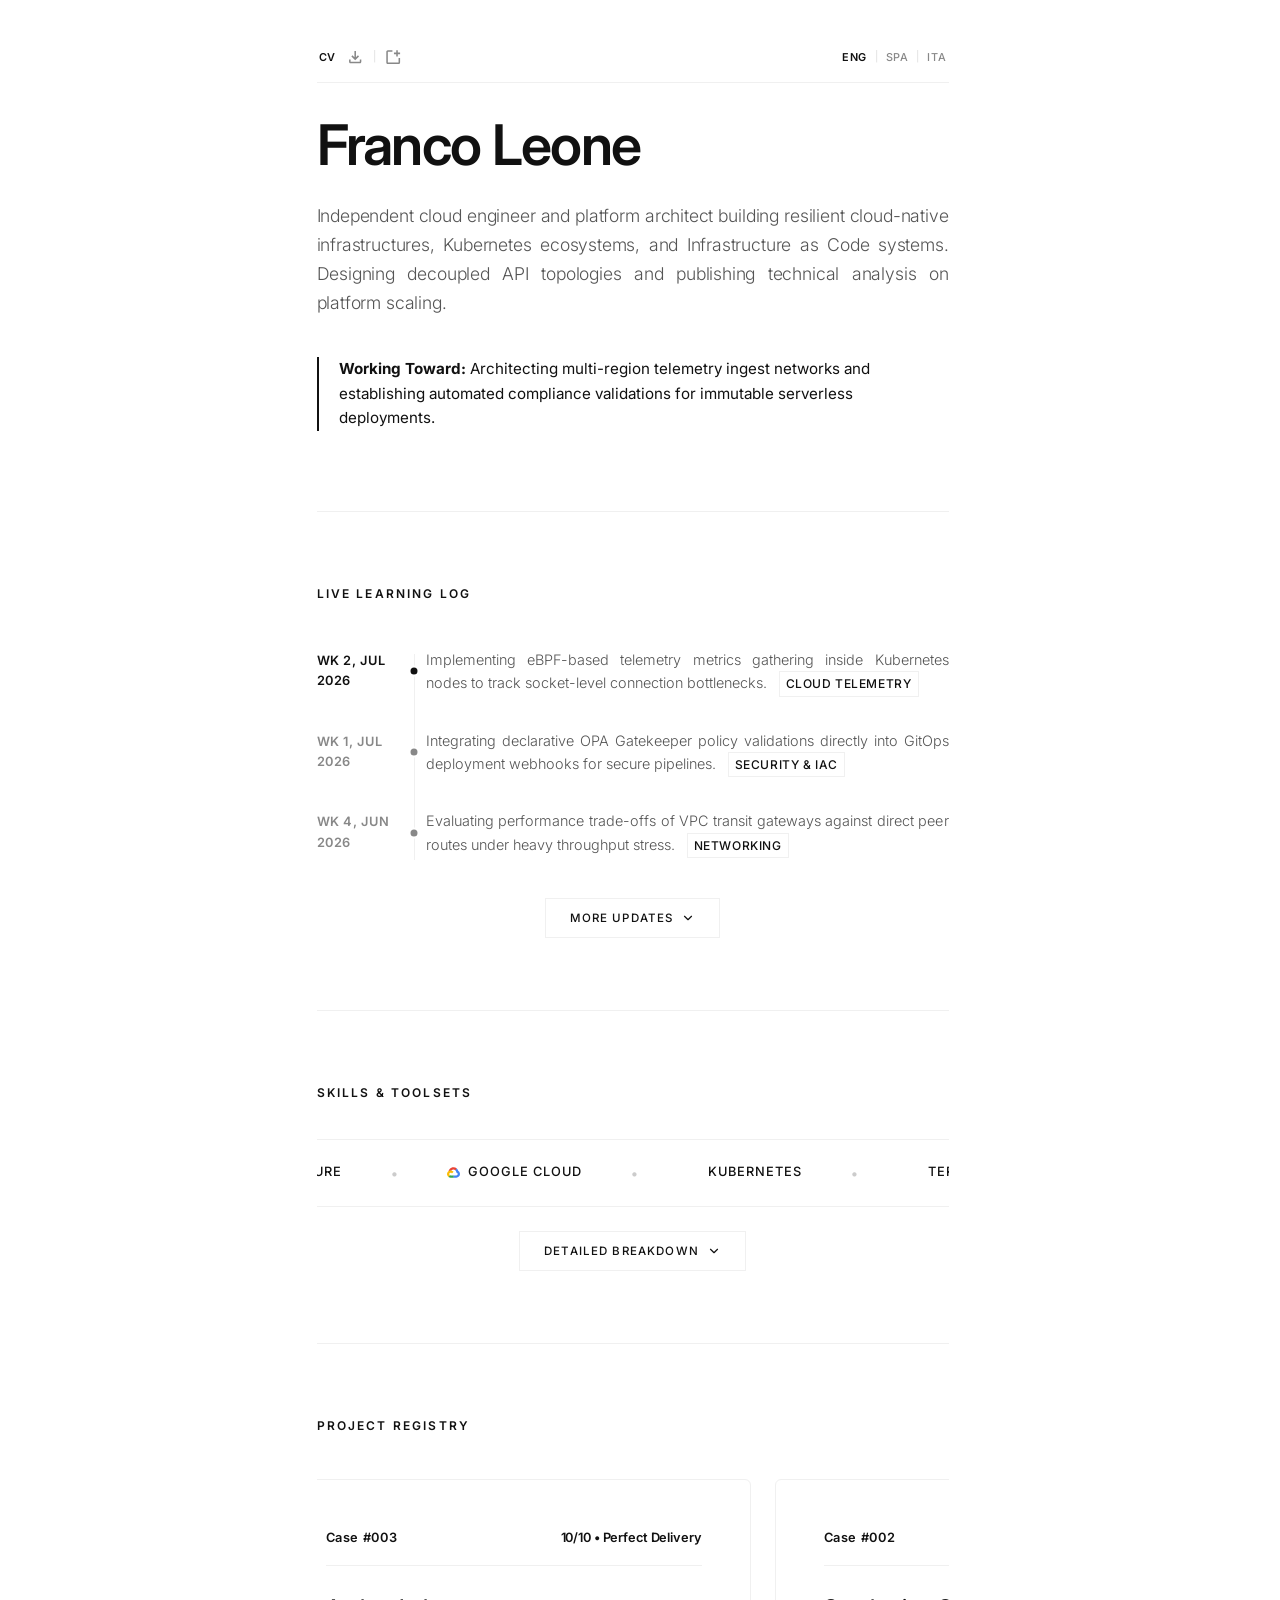
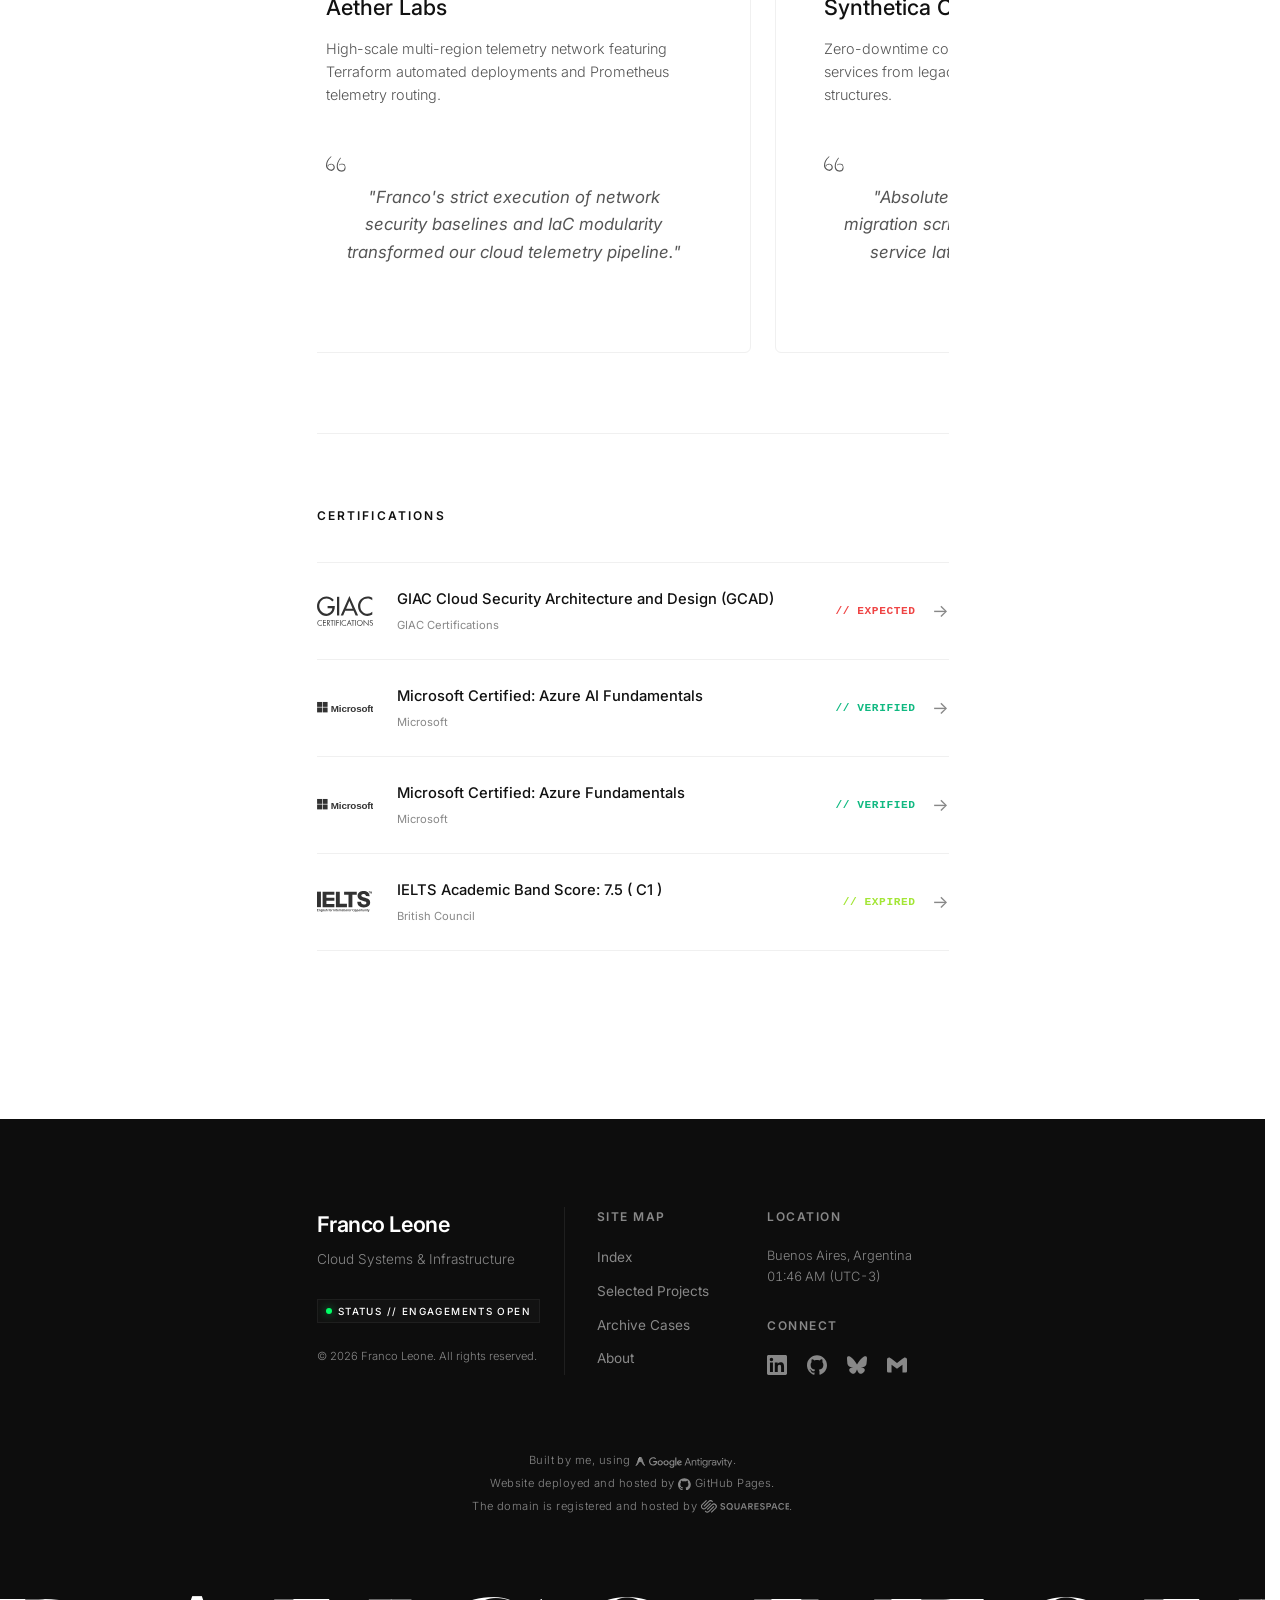
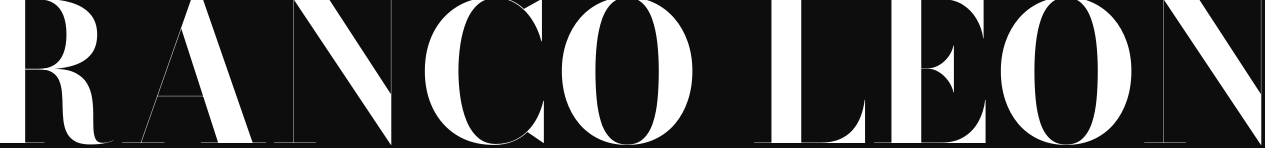
==== commit e0895a2a: "Add files via upload" ====
--- a/index.html
+++ b/index.html
@@ -3,10 +3,30 @@
 <head>
     <meta charset="UTF-8">
     <meta name="viewport" content="width=device-width, initial-scale=1.0">
-    <title>Franco Leone</title>
+    <title>Franco Leone — Cloud Engineer & Platform Architect</title>
     <meta name="description" content="Minimalist, grid-driven portfolio of Franco Leone, specialized in cloud systems engineering, container platform architecture, and Infrastructure as Code (IaC).">
     <!-- Link to the external stylesheet -->
     <link rel="stylesheet" href="style.css">
+
+    <!-- Open Graph / Facebook Meta Tags -->
+    <meta property="og:type" content="website" />
+    <meta property="og:title" content="Franco Leone — Cloud Engineer & Platform Architect" />
+    <meta property="og:description" content="Minimalist, grid-driven portfolio of Franco Leone, specialized in cloud systems engineering, container platform architecture, and Infrastructure as Code (IaC)." />
+    <meta property="og:image" content="https://leonefranco.com/og-image.jpg" />
+    <meta property="og:url" content="https://leonefranco.com" />
+    <meta property="og:site_name" content="Franco Leone Portfolio" />
+    <meta property="og:locale" content="en_US" />
+
+    <!-- Twitter Meta Tags -->
+    <meta name="twitter:card" content="summary_large_image" />
+    <meta name="twitter:title" content="Franco Leone — Cloud Engineer & Platform Architect" />
+    <meta name="twitter:description" content="Minimalist, grid-driven portfolio of Franco Leone, specialized in cloud systems engineering, container platform architecture, and Infrastructure as Code (IaC)." />
+    <meta name="twitter:image" content="https://leonefranco.com/og-image.jpg" />
+
+    <link rel="canonical" href="https://leonefranco.com" />
+    <link rel="apple-touch-icon" sizes="180x180" href="/apple-touch-icon.png" />
+    <meta name="theme-color" content="#0d0d0d" />
+    <link rel="icon" type="image/svg+xml" href="/favicon.svg" />
 </head>
 <body>
 
--- a/style.css
+++ b/style.css
@@ -795,11 +795,11 @@
 }
 
 .cert-status-tag-ledger.expired {
-    color: #b5b82e;
+    color: #a3e635; /* Vibrant lime-yellow harmonized with green */
 }
 
 .cert-status-tag-ledger.expected {
-    color: #cc3838;
+    color: #ef4444; /* Clean vibrant red */
 }
 
 .cert-arrow-ledger {
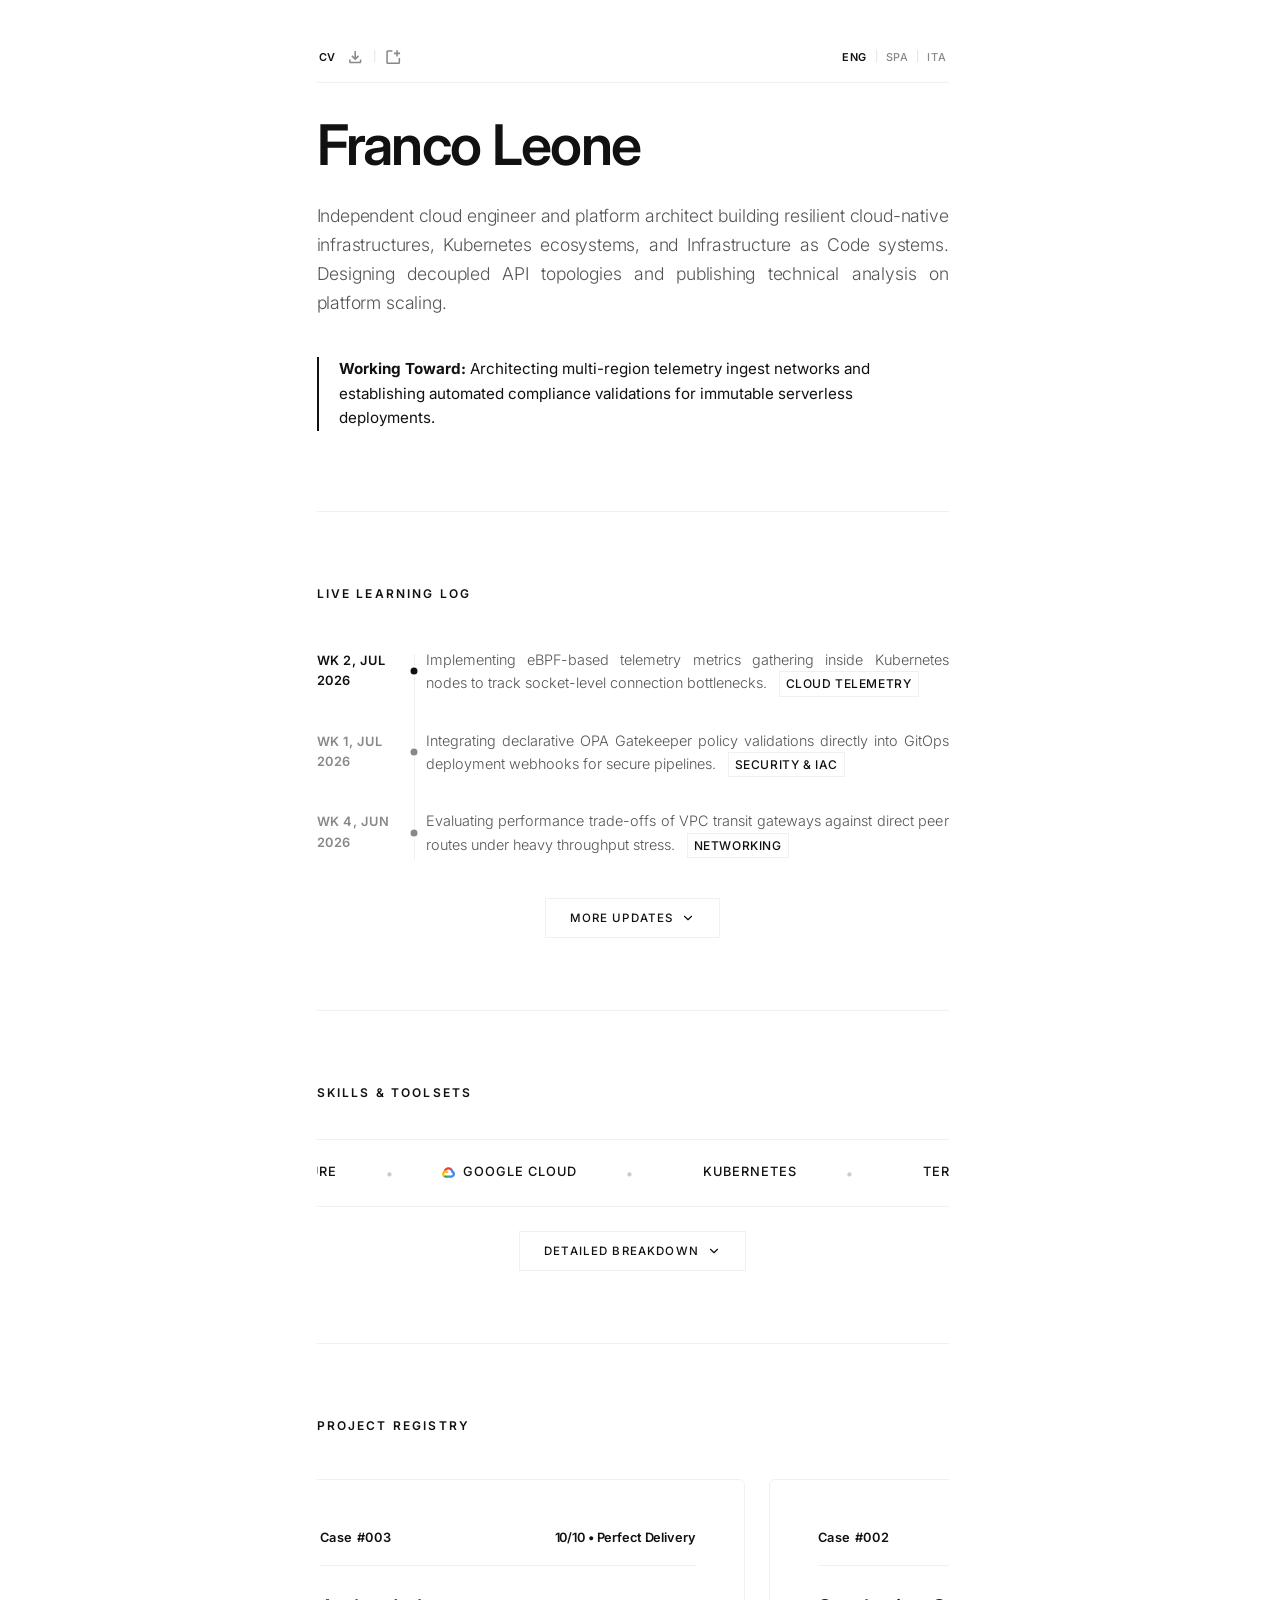
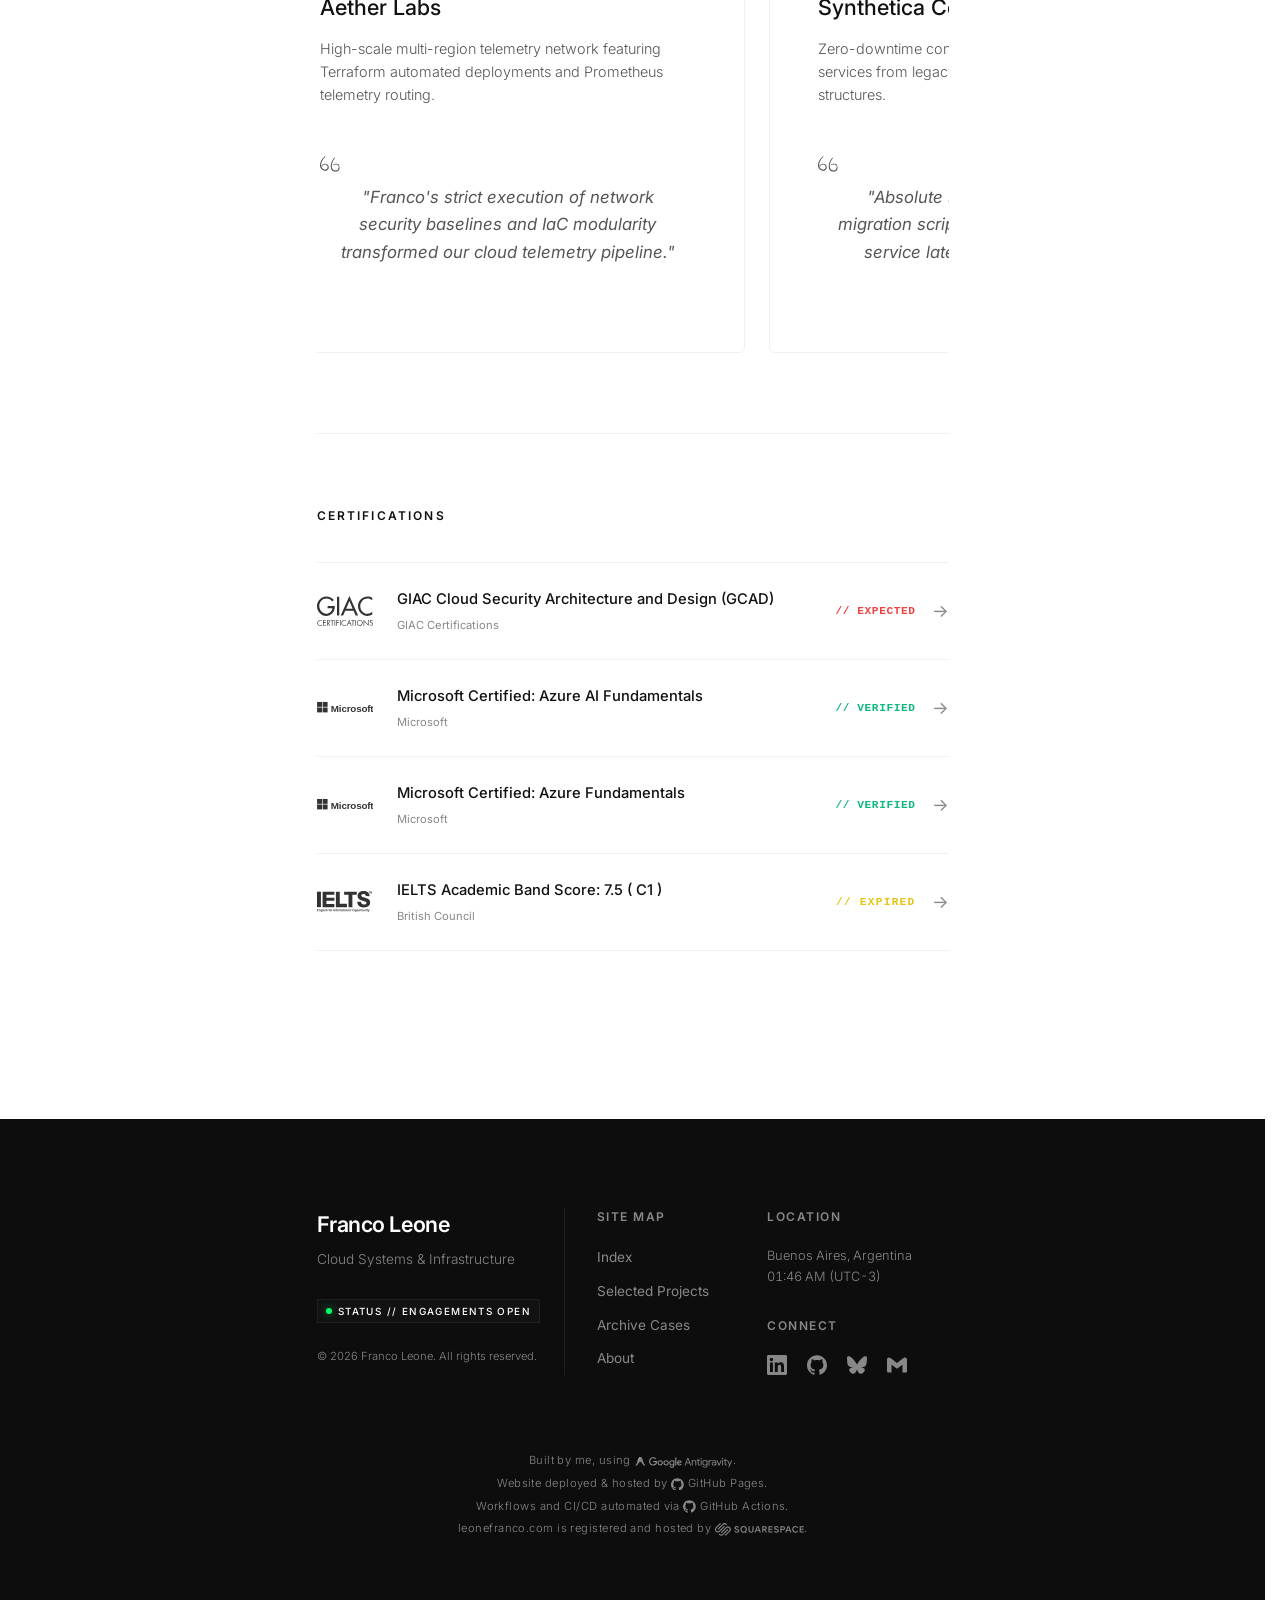
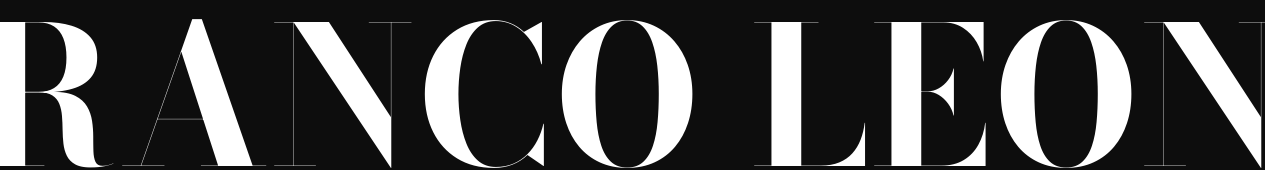
==== commit 2023c03d: "Add files via upload" ====
--- a/index.html
+++ b/index.html
@@ -3,30 +3,34 @@
 <head>
     <meta charset="UTF-8">
     <meta name="viewport" content="width=device-width, initial-scale=1.0">
-    <title>Franco Leone — Cloud Engineer & Platform Architect</title>
-    <meta name="description" content="Minimalist, grid-driven portfolio of Franco Leone, specialized in cloud systems engineering, container platform architecture, and Infrastructure as Code (IaC).">
+    <title>Franco Leone</title>
     <!-- Link to the external stylesheet -->
     <link rel="stylesheet" href="style.css">
 
     <!-- Open Graph / Facebook Meta Tags -->
     <meta property="og:type" content="website" />
-    <meta property="og:title" content="Franco Leone — Cloud Engineer & Platform Architect" />
-    <meta property="og:description" content="Minimalist, grid-driven portfolio of Franco Leone, specialized in cloud systems engineering, container platform architecture, and Infrastructure as Code (IaC)." />
+    <meta property="og:title" content="Franco Leone" />
     <meta property="og:image" content="https://leonefranco.com/og-image.jpg" />
+    <meta property="og:image:width" content="1200" />
+    <meta property="og:image:height" content="630" />
     <meta property="og:url" content="https://leonefranco.com" />
     <meta property="og:site_name" content="Franco Leone Portfolio" />
     <meta property="og:locale" content="en_US" />
 
     <!-- Twitter Meta Tags -->
     <meta name="twitter:card" content="summary_large_image" />
-    <meta name="twitter:title" content="Franco Leone — Cloud Engineer & Platform Architect" />
-    <meta name="twitter:description" content="Minimalist, grid-driven portfolio of Franco Leone, specialized in cloud systems engineering, container platform architecture, and Infrastructure as Code (IaC)." />
+    <meta name="twitter:title" content="Franco Leone" />
     <meta name="twitter:image" content="https://leonefranco.com/og-image.jpg" />
 
     <link rel="canonical" href="https://leonefranco.com" />
     <link rel="apple-touch-icon" sizes="180x180" href="/apple-touch-icon.png" />
     <meta name="theme-color" content="#0d0d0d" />
-    <link rel="icon" type="image/svg+xml" href="/favicon.svg" />
+    
+    <!-- Icon for light mode / default -->
+    <link rel="icon" href="/favicon-light.jpg" type="image/png" media="(prefers-color-scheme: light)">
+  
+    <!-- Icon for dark mode -->
+    <link rel="icon" href="/favicon-dark.jpg" type="image/png" media="(prefers-color-scheme: dark)">
 </head>
 <body>
 
@@ -422,8 +426,9 @@
             <!-- Professional hosting, domain and build credits -->
             <div class="footer-credits-container">
                 <p class="footer-credits-text"><span data-translate="footer-credits-built">Built by me, using</span> <span class="credits-logo-inline"><svg class="credits-svg" xmlns="http://www.w3.org/2000/svg" viewBox="0 0 869 113"><g clip-path="url(#clip0_6001_463)"><path d="M839.836 109.037C839.654 109.462 839.442 109.918 839.199 110.403C838.956 110.949 838.805 111.283 838.744 111.405H830.732C831.096 110.616 831.491 109.735 831.916 108.764C832.341 107.854 832.856 106.731 833.463 105.396C833.828 104.607 834.161 103.878 834.465 103.211C834.768 102.543 835.102 101.784 835.466 100.935C835.891 100.146 836.377 99.1443 836.923 97.9304L841.111 88.8262L821.901 45.3083H830.277L844.844 79.8131H845.026L859.046 45.3083H867.422L843.387 100.753C843.144 101.299 842.75 102.149 842.203 103.302C841.718 104.516 841.232 105.669 840.747 106.761C840.322 107.915 840.018 108.673 839.836 109.037Z" fill="currentColor"></path><path d="M792.471 52.3186V45.3084H800.665V32.1984H808.403V45.3084H819.784V52.3186H808.403V77.6282C808.403 80.238 808.919 82.1802 809.951 83.4548C811.044 84.6687 812.652 85.2757 814.776 85.2757C815.748 85.2757 816.658 85.1543 817.508 84.9115C818.357 84.608 819.177 84.2135 819.966 83.7279V91.2844C818.995 91.6486 817.993 91.9217 816.961 92.1038C815.93 92.3466 814.807 92.4679 813.593 92.4679C809.708 92.4679 806.583 91.3148 804.216 89.0084C801.848 86.6413 800.665 83.4852 800.665 79.54V52.3186H792.471Z" fill="currentColor"></path><path d="M778.634 91.7396V45.3083H786.373V91.7396H778.634ZM782.458 36.7504C780.941 36.7504 779.636 36.2042 778.543 35.1117C777.451 34.0192 776.905 32.7142 776.905 31.1969C776.905 29.6188 777.451 28.3139 778.543 27.2821C779.636 26.1896 780.941 25.6433 782.458 25.6433C784.036 25.6433 785.341 26.1896 786.373 27.2821C787.465 28.3139 788.012 29.6188 788.012 31.1969C788.012 32.7142 787.465 34.0192 786.373 35.1117C785.341 36.2042 784.036 36.7504 782.458 36.7504Z" fill="currentColor"></path><path d="M747.697 91.7395L728.943 45.3083H737.227L751.612 82.6354H751.794L766.361 45.3083H774.463L755.527 91.7395H747.697Z" fill="currentColor"></path><path d="M704.033 93.1963C700.574 93.1963 697.539 92.5286 694.929 91.1934C692.319 89.8581 690.256 88.0373 688.738 85.7309C687.282 83.3638 686.553 80.6932 686.553 77.7192C686.553 74.3203 687.434 71.4677 689.194 69.1613C690.954 66.7942 693.321 65.0341 696.295 63.8809C699.269 62.667 702.546 62.06 706.127 62.06C708.191 62.06 710.103 62.2421 711.863 62.6063C713.623 62.9098 715.141 63.3043 716.415 63.7898C717.75 64.2147 718.752 64.6395 719.419 65.0644V62.2421C719.419 58.7218 718.175 55.9299 715.687 53.8663C713.198 51.8027 710.164 50.7709 706.583 50.7709C704.033 50.7709 701.636 51.3475 699.39 52.5007C697.205 53.5932 695.476 55.1409 694.201 57.1438L688.374 52.7738C689.588 50.9529 691.106 49.3749 692.926 48.0396C694.747 46.7043 696.811 45.6725 699.117 44.9442C701.484 44.2159 703.973 43.8517 706.583 43.8517C712.895 43.8517 717.841 45.5208 721.422 48.859C725.003 52.1972 726.794 56.6886 726.794 62.3332V91.7396H719.419V85.0936H719.055C718.266 86.4289 717.143 87.7338 715.687 89.0084C714.23 90.2223 712.5 91.2237 710.497 92.0127C708.555 92.8018 706.401 93.1963 704.033 93.1963ZM704.762 86.3682C707.432 86.3682 709.86 85.7005 712.045 84.3652C714.291 83.03 716.081 81.2395 717.417 78.9938C718.752 76.7481 719.419 74.29 719.419 71.6194C718.024 70.6483 716.263 69.8593 714.139 69.2523C712.075 68.6454 709.799 68.3419 707.311 68.3419C702.88 68.3419 699.633 69.2523 697.57 71.0732C695.506 72.894 694.474 75.1397 694.474 77.8102C694.474 80.3594 695.445 82.423 697.387 84.0011C699.33 85.5791 701.788 86.3682 704.762 86.3682Z" fill="currentColor"></path><path d="M658.47 91.7395V45.3083H665.844V52.7737H666.209C666.815 51.0136 667.817 49.4962 669.213 48.2216C670.67 46.8863 672.308 45.8545 674.129 45.1262C676.011 44.3372 677.862 43.9427 679.683 43.9427C681.079 43.9427 682.171 44.0337 682.96 44.2158C683.749 44.3372 684.478 44.5496 685.145 44.8531V53.2289C684.174 52.7434 683.112 52.3792 681.959 52.1364C680.866 51.8936 679.743 51.7722 678.59 51.7722C676.344 51.7722 674.281 52.4095 672.399 53.6841C670.518 54.9587 669 56.6582 667.847 58.7825C666.755 60.9068 666.209 63.2435 666.209 65.7927V91.7395H658.47Z" fill="currentColor"></path><path d="M626.539 112.861C622.594 112.861 619.195 112.194 616.343 110.858C613.551 109.584 611.275 107.945 609.514 105.942C607.815 103.939 606.601 101.906 605.873 99.8423L612.974 96.838C613.945 99.3871 615.584 101.511 617.89 103.211C620.257 104.971 623.14 105.851 626.539 105.851C631.395 105.851 635.127 104.425 637.737 101.572C640.347 98.7802 641.652 94.8654 641.652 89.8277V84.6384H641.288C639.831 86.8841 637.737 88.7959 635.006 90.374C632.275 91.8914 629.088 92.65 625.447 92.65C621.441 92.65 617.769 91.6182 614.431 89.5546C611.153 87.491 608.543 84.6384 606.601 80.9967C604.659 77.2943 603.688 73.0457 603.688 68.2509C603.688 63.456 604.659 59.2377 606.601 55.5961C608.543 51.8937 611.153 49.0107 614.431 46.9471C617.769 44.8835 621.441 43.8517 625.447 43.8517C629.088 43.8517 632.275 44.6407 635.006 46.2188C637.737 47.7361 639.831 49.648 641.288 51.9544H641.652V45.3084H649.027V89.9188C649.027 95.0778 648.025 99.3568 646.022 102.756C644.08 106.155 641.409 108.673 638.01 110.312C634.672 112.012 630.849 112.861 626.539 112.861ZM626.539 85.6398C629.27 85.6398 631.789 84.9722 634.096 83.6369C636.402 82.2409 638.223 80.238 639.558 77.6282C640.954 75.0183 641.652 71.8925 641.652 68.2509C641.652 64.4878 640.954 61.3317 639.558 58.7825C638.223 56.1727 636.402 54.2001 634.096 52.8648C631.789 51.5295 629.27 50.8619 626.539 50.8619C623.808 50.8619 621.289 51.5599 618.983 52.9559C616.676 54.2911 614.825 56.2637 613.429 58.8736C612.033 61.4227 611.335 64.5485 611.335 68.2509C611.335 71.9532 612.033 75.1093 613.429 77.7192C614.825 80.2684 616.676 82.2409 618.983 83.6369C621.289 84.9722 623.808 85.6398 626.539 85.6398Z" fill="currentColor"></path><path d="M588.94 91.7396V45.3083H596.679V91.7396H588.94ZM592.764 36.7504C591.247 36.7504 589.942 36.2042 588.849 35.1117C587.757 34.0192 587.211 32.7142 587.211 31.1969C587.211 29.6188 587.757 28.3139 588.849 27.2821C589.942 26.1896 591.247 25.6433 592.764 25.6433C594.342 25.6433 595.647 26.1896 596.679 27.2821C597.772 28.3139 598.318 29.6188 598.318 31.1969C598.318 32.7142 597.772 34.0192 596.679 35.1117C595.647 36.2042 594.342 36.7504 592.764 36.7504Z" fill="currentColor"></path><path d="M554.23 52.3186V45.3084H562.424V32.1984H570.162V45.3084H581.542V52.3186H570.162V77.6282C570.162 80.238 570.678 82.1802 571.71 83.4548C572.802 84.6687 574.411 85.2757 576.535 85.2757C577.506 85.2757 578.417 85.1543 579.266 84.9115C580.116 84.608 580.936 84.2135 581.725 83.7279V91.2844C580.753 91.6486 579.752 91.9217 578.72 92.1038C577.688 92.3466 576.566 92.4679 575.352 92.4679C571.467 92.4679 568.341 91.3148 565.974 89.0084C563.607 86.6413 562.424 83.4852 562.424 79.54V52.3186H554.23Z" fill="currentColor"></path><path d="M509.898 91.7396V45.3084H517.272V52.1365H517.636C518.85 49.8908 520.823 47.9486 523.554 46.3098C526.346 44.6711 529.381 43.8517 532.658 43.8517C538.364 43.8517 542.643 45.5208 545.495 48.859C548.409 52.1365 549.865 56.5065 549.865 61.969V91.7396H542.127V63.1525C542.127 58.6611 541.034 55.505 538.849 53.6842C536.725 51.8027 533.963 50.8619 530.564 50.8619C528.015 50.8619 525.77 51.5902 523.827 53.0469C521.885 54.4429 520.368 56.2637 519.275 58.5094C518.183 60.7551 517.636 63.1222 517.636 65.6107V91.7396H509.898Z" fill="currentColor"></path><path d="M446.449 91.7396L471.212 26.5538H479.952L504.716 91.7396H496.249L489.603 73.8044H461.562L454.916 91.7396H446.449ZM486.963 66.5211L478.314 43.0323L475.764 36.0221H475.4L472.851 43.0323L464.202 66.5211H486.963Z" fill="currentColor"></path><path d="M169.742 93.2042C149.435 93.2042 132.375 76.6583 132.375 56.3521C132.375 36.0458 149.435 19.5 169.742 19.5C180.973 19.5 188.959 23.9036 194.976 29.6531L187.881 36.7484C183.566 32.701 177.728 29.5542 169.742 29.5542C154.928 29.5542 143.34 41.5083 143.34 56.3422C143.34 71.176 154.928 83.1203 169.742 83.1203C179.351 83.1203 184.833 79.2609 188.336 75.7479C191.206 72.8682 193.096 68.7417 193.818 63.0714H169.484V53.0073H203.605C203.961 54.8083 204.14 56.9656 204.14 59.301C204.14 66.8516 202.071 76.2031 195.431 82.8531C188.969 89.5922 180.706 93.1844 169.742 93.1844V93.2042Z" fill="currentColor"></path><path d="M255.242 69.474C255.242 83.1401 244.564 93.2042 231.472 93.2042C218.38 93.2042 207.702 83.1401 207.702 69.474C207.702 55.8078 218.38 45.7438 231.472 45.7438C244.564 45.7438 255.242 55.7188 255.242 69.474ZM244.831 69.474C244.831 60.9339 238.637 55.0953 231.462 55.0953C224.288 55.0953 218.093 60.9339 218.093 69.474C218.093 78.0141 224.288 83.8526 231.462 83.8526C238.637 83.8526 244.831 77.925 244.831 69.474Z" fill="currentColor"></path><path d="M306.987 69.474C306.987 83.1401 296.309 93.2042 283.217 93.2042C270.125 93.2042 259.447 83.1401 259.447 69.474C259.447 55.8078 270.125 45.7438 283.217 45.7438C296.309 45.7438 306.987 55.7188 306.987 69.474ZM296.576 69.474C296.576 60.9339 290.382 55.0953 283.207 55.0953C276.033 55.0953 269.838 60.9339 269.838 69.474C269.838 78.0141 276.033 83.8526 283.207 83.8526C290.382 83.8526 296.576 77.925 296.576 69.474Z" fill="currentColor"></path><path d="M356.486 47.1787V89.7802C356.486 107.306 346.155 114.5 333.943 114.5C322.444 114.5 315.527 106.771 312.924 100.478L321.999 96.7073C323.612 100.577 327.57 105.158 333.943 105.158C341.761 105.158 346.61 100.309 346.61 91.225V87.811H346.254C343.918 90.6906 339.425 93.2042 333.765 93.2042C321.91 93.2042 311.044 82.8729 311.044 69.563C311.044 56.2531 321.91 45.7438 333.765 45.7438C339.425 45.7438 343.918 48.2573 346.254 51.0479H346.61V47.1787H356.486ZM347.322 69.563C347.322 61.2011 341.751 55.0953 334.656 55.0953C327.56 55.0953 321.455 61.211 321.455 69.563C321.455 77.9151 327.471 83.8526 334.656 83.8526C341.84 83.8526 347.322 77.8261 347.322 69.563Z" fill="currentColor"></path><path d="M374.397 22.0136V91.7594H363.977V22.0136H374.397Z" fill="currentColor"></path><path d="M414.782 77.2917L422.867 82.6849C420.265 86.5542 413.971 93.2042 403.105 93.2042C389.637 93.2042 379.573 82.774 379.573 69.474C379.573 55.3625 389.726 45.7438 401.938 45.7438C414.149 45.7438 420.255 55.5406 422.234 60.8448L423.313 63.5365L391.606 76.6583C394.031 81.4182 397.801 83.8526 403.105 83.8526C408.409 83.8526 412.091 81.25 414.782 77.2917ZM389.904 68.7516L411.101 59.9443C409.933 56.9755 406.43 54.9073 402.304 54.9073C397.009 54.9073 389.637 59.5781 389.914 68.7516H389.904Z" fill="currentColor"></path><path d="M89.6992 93.695C94.3659 97.195 101.366 94.8617 94.9492 88.445C75.6992 69.7783 79.7825 18.445 55.8659 18.445C31.9492 18.445 36.0325 69.7783 16.7825 88.445C9.78251 95.445 17.3658 97.195 22.0325 93.695C40.1159 81.445 38.9492 59.8617 55.8659 59.8617C72.7825 59.8617 71.6159 81.445 89.6992 93.695Z" fill="currentColor"></path><mask id="mask0_6001_463" maskUnits="userSpaceOnUse" x="13" y="18" width="85" height="78" style="mask-type: alpha;"><path d="M89.6992 93.695C94.3659 97.195 101.366 94.8617 94.9492 88.445C75.6992 69.7783 79.7825 18.445 55.8659 18.445C31.9492 18.445 36.0325 69.7783 16.7825 88.445C9.78251 95.445 17.3658 97.195 22.0325 93.695C40.1159 81.445 38.9492 59.8617 55.8659 59.8617C72.7825 59.8617 71.6159 81.445 89.6992 93.695Z" fill="black"></path></mask><g mask="url(#mask0_6001_463)"><g filter="url(#filter0_f_6001_463)"><ellipse cx="22.7873" cy="26.8098" rx="22.7873" ry="26.8098" transform="matrix(-0.112784 0.99362 -0.99362 -0.112781 66.2473 -15.5344)" fill="#FFE432"></ellipse></g><g filter="url(#filter1_f_6001_463)"><ellipse cx="96.491" cy="35.1231" rx="29.5007" ry="30.1492" transform="rotate(76.9243 96.491 35.1231)" fill="#FC413D"></ellipse></g><g filter="url(#filter2_f_6001_463)"><ellipse cx="9.02988" cy="41.6647" rx="30.832" ry="39.9417" transform="rotate(74.1257 9.02988 41.6647)" fill="#00B95C"></ellipse></g><g filter="url(#filter3_f_6001_463)"><ellipse cx="9.02988" cy="41.6647" rx="30.832" ry="39.9417" transform="rotate(74.1257 9.02988 41.6647)" fill="#00B95C"></ellipse></g><g filter="url(#filter4_f_6001_463)"><ellipse cx="11.2212" cy="42.8915" rx="30.22" ry="33.2695" transform="rotate(45.6065 11.2212 42.8915)" fill="#00B95C"></ellipse></g><g filter="url(#filter5_f_6001_463)"><ellipse cx="75.7546" cy="104.822" rx="29.0177" ry="27.943" transform="rotate(76.9243 75.7546 104.822)" fill="#3186FF"></ellipse></g><g filter="url(#filter6_f_6001_463)"><ellipse cx="33.5661" cy="35.4043" rx="33.5661" ry="35.4043" transform="matrix(-0.409539 0.912293 -0.912294 -0.409537 101.25 -15.1674)" fill="#FBBC04"></ellipse></g><g filter="url(#filter7_f_6001_463)"><path d="M2.56802 149.695C-15.8116 142.48 15.5987 83.1163 23.4093 63.2203C31.22 43.3244 52.4514 33.0447 70.831 40.26C89.2107 47.4753 110.996 87.2162 103.185 107.112C95.3742 127.008 20.9477 156.91 2.56802 149.695Z" fill="#3186FF"></path></g><g filter="url(#filter8_f_6001_463)"><path d="M113.934 75.8079C109.013 81.5509 96.1724 78.6224 85.253 69.2667C74.3335 59.911 69.4704 47.6711 74.391 41.928C79.3116 36.185 92.1525 39.1136 103.072 48.4692C113.991 57.8249 118.855 70.0648 113.934 75.8079Z" fill="#749BFF"></path></g><g filter="url(#filter9_f_6001_463)"><ellipse cx="92.611" cy="23.7962" rx="44.2411" ry="27.5016" transform="rotate(34.0763 92.611 23.7962)" fill="#FC413D"></ellipse></g><g filter="url(#filter10_f_6001_463)"><ellipse cx="23.4949" cy="29.5887" rx="23.7071" ry="13.7869" transform="rotate(112.516 23.4949 29.5887)" fill="#FFEE48"></ellipse></g></g></g><defs><filter id="filter0_f_6001_463" x="2.49348" y="-26.5423" width="69.0899" height="61.2525" filterUnits="userSpaceOnUse" color-interpolation-filters="sRGB"><feFlood flood-opacity="0" result="BackgroundImageFix"></feFlood><feBlend mode="normal" in="SourceGraphic" in2="BackgroundImageFix" result="shape"></feBlend><feGaussianBlur stdDeviation="3.89034" result="effect1_foregroundBlur_6001_463"></feGaussianBlur></filter><filter id="filter1_f_6001_463" x="28.7524" y="-32.0333" width="135.477" height="134.313" filterUnits="userSpaceOnUse" color-interpolation-filters="sRGB"><feFlood flood-opacity="0" result="BackgroundImageFix"></feFlood><feBlend mode="normal" in="SourceGraphic" in2="BackgroundImageFix" result="shape"></feBlend><feGaussianBlur stdDeviation="18.8078" result="effect1_foregroundBlur_6001_463"></feGaussianBlur></filter><filter id="filter2_f_6001_463" x="-62.2884" y="-21.9253" width="142.637" height="127.18" filterUnits="userSpaceOnUse" color-interpolation-filters="sRGB"><feFlood flood-opacity="0" result="BackgroundImageFix"></feFlood><feBlend mode="normal" in="SourceGraphic" in2="BackgroundImageFix" result="shape"></feBlend><feGaussianBlur stdDeviation="15.9884" result="effect1_foregroundBlur_6001_463"></feGaussianBlur></filter><filter id="filter3_f_6001_463" x="-62.2884" y="-21.9253" width="142.637" height="127.18" filterUnits="userSpaceOnUse" color-interpolation-filters="sRGB"><feFlood flood-opacity="0" result="BackgroundImageFix"></feFlood><feBlend mode="normal" in="SourceGraphic" in2="BackgroundImageFix" result="shape"></feBlend><feGaussianBlur stdDeviation="15.9884" result="effect1_foregroundBlur_6001_463"></feGaussianBlur></filter><filter id="filter4_f_6001_463" x="-52.5697" y="-20.8346" width="127.582" height="127.452" filterUnits="userSpaceOnUse" color-interpolation-filters="sRGB"><feFlood flood-opacity="0" result="BackgroundImageFix"></feFlood><feBlend mode="normal" in="SourceGraphic" in2="BackgroundImageFix" result="shape"></feBlend><feGaussianBlur stdDeviation="15.9884" result="effect1_foregroundBlur_6001_463"></feGaussianBlur></filter><filter id="filter5_f_6001_463" x="17.3619" y="45.4646" width="116.786" height="118.715" filterUnits="userSpaceOnUse" color-interpolation-filters="sRGB"><feFlood flood-opacity="0" result="BackgroundImageFix"></feFlood><feBlend mode="normal" in="SourceGraphic" in2="BackgroundImageFix" result="shape"></feBlend><feGaussianBlur stdDeviation="15.1937" result="effect1_foregroundBlur_6001_463"></feGaussianBlur></filter><filter id="filter6_f_6001_463" x="-7.44765" y="-60.4737" width="125.303" height="122.858" filterUnits="userSpaceOnUse" color-interpolation-filters="sRGB"><feFlood flood-opacity="0" result="BackgroundImageFix"></feFlood><feBlend mode="normal" in="SourceGraphic" in2="BackgroundImageFix" result="shape"></feBlend><feGaussianBlur stdDeviation="13.7698" result="effect1_foregroundBlur_6001_463"></feGaussianBlur></filter><filter id="filter7_f_6001_463" x="-27.7086" y="13.3597" width="157.119" height="162.029" filterUnits="userSpaceOnUse" color-interpolation-filters="sRGB"><feFlood flood-opacity="0" result="BackgroundImageFix"></feFlood><feBlend mode="normal" in="SourceGraphic" in2="BackgroundImageFix" result="shape"></feBlend><feGaussianBlur stdDeviation="12.297" result="effect1_foregroundBlur_6001_463"></feGaussianBlur></filter><filter id="filter8_f_6001_463" x="50.4638" y="16.981" width="87.3973" height="83.7738" filterUnits="userSpaceOnUse" color-interpolation-filters="sRGB"><feFlood flood-opacity="0" result="BackgroundImageFix"></feFlood><feBlend mode="normal" in="SourceGraphic" in2="BackgroundImageFix" result="shape"></feBlend><feGaussianBlur stdDeviation="11.0036" result="effect1_foregroundBlur_6001_463"></feGaussianBlur></filter><filter id="filter9_f_6001_463" x="34.2604" y="-28.457" width="116.701" height="104.506" filterUnits="userSpaceOnUse" color-interpolation-filters="sRGB"><feFlood flood-opacity="0" result="BackgroundImageFix"></feFlood><feBlend mode="normal" in="SourceGraphic" in2="BackgroundImageFix" result="shape"></feBlend><feGaussianBlur stdDeviation="9.29385" result="effect1_foregroundBlur_6001_463"></feGaussianBlur></filter><filter id="filter10_f_6001_463" x="-15.1522" y="-15.9493" width="77.2941" height="91.076" filterUnits="userSpaceOnUse" color-interpolation-filters="sRGB"><feFlood flood-opacity="0" result="BackgroundImageFix"></feFlood><feBlend mode="normal" in="SourceGraphic" in2="BackgroundImageFix" result="shape"></feBlend><feGaussianBlur stdDeviation="11.5027" result="effect1_foregroundBlur_6001_463"></feGaussianBlur></filter><clipPath id="clip0_6001_463"><rect width="869" height="113" fill="white"></rect></clipPath></defs></svg></span><span>.</span></p>
-                <p class="footer-credits-text"><span data-translate="footer-credits-deployed">Website deployed and hosted by</span> <span class="credits-logo-inline"><svg id="git" class="credits-svg" role="img" viewBox="0 0 24 24" xmlns="http://www.w3.org/2000/svg"><title>GitHub</title><path d="M12 .297c-6.63 0-12 5.373-12 12 0 5.303 3.438 9.8 8.205 11.385.6.113.82-.258.82-.577 0-.285-.01-1.04-.015-2.04-3.338.724-4.042-1.61-4.042-1.61C4.422 18.07 3.633 17.7 3.633 17.7c-1.087-.744.084-.729.084-.729 1.205.084 1.838 1.236 1.838 1.236 1.07 1.835 2.809 1.305 3.495.998.108-.776.417-1.305.76-1.605-2.665-.3-5.466-1.332-5.466-5.93 0-1.31.465-2.38 1.235-3.22-.135-.303-.54-1.523.105-3.176 0 0 1.005-.322 3.3 1.23.96-.267 1.98-.399 3-.405 1.02.006 2.04.138 3 .405 2.28-1.552 3.285-1.23 3.285-1.23.645 1.653.24 2.873.12 3.176.765.84 1.23 1.91 1.23 3.22 0 4.61-2.805 5.625-5.475 5.92.42.36.81 1.096.81 2.22 0 1.606-.015 2.896-.015 3.286 0 .315.21.69.825.57C20.565 22.092 24 17.592 24 12.297c0-6.627-5.373-12-12-12"/></svg> <span>GitHub Pages.</span></span></p>
-                <p class="footer-credits-text"><span data-translate="footer-credits-domain">The domain is registered and hosted by</span> <span class="credits-logo-inline"><svg class="credits-svg" xmlns="http://www.w3.org/2000/svg" viewBox="0 0 500 72"><title>Squarespace Logo</title><path d="M18.49 38.15L46.67 10A10.16 10.16 0 0 1 61 10l2.19 2.19 4.39-4.39-2.19-2.2a16.38 16.38 0 0 0-23.14 0L14.09 33.76z"/><path d="M56.11 19.27l-4.39-4.39-28.19 28.19A10.15 10.15 0 0 1 9.18 28.71L33.5 4.39 29.11 0 4.79 24.32a16.36 16.36 0 1 0 23.13 23.14zM84.17 24.32a16.39 16.39 0 0 0-23.14 0L32.84 52.51l4.39 4.39 28.19-28.19a10.15 10.15 0 0 1 17.32 7.18 10 10 0 0 1-3 7.18L55.45 67.39l4.4 4.39 24.32-24.32a16.38 16.38 0 0 0 0-23.14z"/><path d="M70.47 33.63L42.28 61.81a10.17 10.17 0 0 1-14.36 0l-2.19-2.2L21.34 64l2.19 2.2a16.39 16.39 0 0 0 23.14 0L74.86 38z"/><path d="M114.7 43.47a6.71 6.71 0 0 0 2.55 4.2 8.56 8.56 0 0 0 5.29 1.51 7.54 7.54 0 0 0 5-1.49 4.89 4.89 0 0 0 1.76-3.92 4 4 0 0 0-.47-2 4.26 4.26 0 0 0-1.32-1.39 8.39 8.39 0 0 0-2.08-1l-2.78-.84-2.65-.72a24.41 24.41 0 0 1-4.27-1.57 13.2 13.2 0 0 1-3.23-2.16 8.33 8.33 0 0 1-2-2.85 9.33 9.33 0 0 1-.7-3.75 9.45 9.45 0 0 1 .9-4.12 9 9 0 0 1 2.53-3.22 12 12 0 0 1 4-2.11 16.53 16.53 0 0 1 5.26-.77q5.51 0 8.73 2.6a10.27 10.27 0 0 1 3.78 7l-6 .49a6 6 0 0 0-2.18-3.47 7.43 7.43 0 0 0-4.57-1.24 6.57 6.57 0 0 0-4.27 1.26 4 4 0 0 0-1.54 3.25 3.7 3.7 0 0 0 .45 1.91 4.1 4.1 0 0 0 1.29 1.34 9.2 9.2 0 0 0 2.06 1c.81.3 1.73.62 2.75.95l2.54.79q2.37.75 4.29 1.56a12.81 12.81 0 0 1 3.25 2 7.77 7.77 0 0 1 2.06 2.73 9.5 9.5 0 0 1 .72 3.92 10.31 10.31 0 0 1-1 4.54 10 10 0 0 1-2.78 3.5 13.13 13.13 0 0 1-4.25 2.24 17.54 17.54 0 0 1-5.43.79 15.57 15.57 0 0 1-9.18-2.58 11.21 11.21 0 0 1-4.57-7.85zM161.15 17.37a19.2 19.2 0 0 1 7.35 1.36 16.09 16.09 0 0 1 5.65 3.82 17.25 17.25 0 0 1 3.63 5.88 21.17 21.17 0 0 1 1.29 7.5 20.32 20.32 0 0 1-1.37 7.62 17.21 17.21 0 0 1-3.89 5.88l4.76 5.57v1.73h-6l-3.33-4.07a19.13 19.13 0 0 1-3.77 1.34 19.92 19.92 0 0 1-4.27.44 19.24 19.24 0 0 1-7.42-1.44 16 16 0 0 1-5.61-3.83 17 17 0 0 1-3.57-5.85 21.21 21.21 0 0 1-1.27-7.42 21.37 21.37 0 0 1 1.27-7.47 16.89 16.89 0 0 1 3.6-5.86 16.28 16.28 0 0 1 5.63-3.84 18.62 18.62 0 0 1 7.32-1.36zm-.05 5.36a11.15 11.15 0 0 0-4.79 1 10.16 10.16 0 0 0-3.57 2.75 12.33 12.33 0 0 0-2.24 4.16 17.11 17.11 0 0 0-.76 5.22 16.81 16.81 0 0 0 .79 5.26 12.89 12.89 0 0 0 2.26 4.21 10.32 10.32 0 0 0 3.57 2.8 11 11 0 0 0 4.79 1 11.44 11.44 0 0 0 4.79-1 10.09 10.09 0 0 0 3.57-2.71 12.16 12.16 0 0 0 2.26-4.18 17.4 17.4 0 0 0 .8-5.38 17 17 0 0 0-.8-5.3 12.35 12.35 0 0 0-2.26-4.16 10.33 10.33 0 0 0-3.59-2.72 11.35 11.35 0 0 0-4.82-.95zM202.64 49.38a7.63 7.63 0 0 0 6-2.36q2.13-2.35 2.13-7.22V18.06H217V40a19.58 19.58 0 0 1-1 6.62 11.45 11.45 0 0 1-2.83 4.52 11 11 0 0 1-4.51 2.58 22.51 22.51 0 0 1-12 0 10.93 10.93 0 0 1-4.49-2.58 11.56 11.56 0 0 1-2.83-4.52 19.6 19.6 0 0 1-1-6.62V18.06h6.25V39.8q0 4.86 2.14 7.22a7.61 7.61 0 0 0 5.91 2.36zM223.24 52l12.65-33.9h9.38L257.78 52v1.7h-6.15l-3.58-10.18h-15.43L229 53.7h-5.8zm11.26-13.8h11.77l-1.94-5.66c-.76-2.21-1.37-4-1.84-5.41s-.87-2.61-1.24-3.67h-1.53l-.6 1.69c-.2.56-.42 1.19-.67 1.88s-.52 1.49-.82 2.39-.66 1.93-1.09 3.12zM292.72 53.7h-6l-10.87-14h-4v14h-6.16V18.06h11.57a35.57 35.57 0 0 1 5.18.37 10.7 10.7 0 0 1 4.45 1.72q4.22 2.78 4.22 8.38a11.4 11.4 0 0 1-.73 4.24 9.46 9.46 0 0 1-1.91 3.08 10 10 0 0 1-2.75 2.06 14.26 14.26 0 0 1-3.25 1.19L292.72 52zm-20.89-19.36h5.41a10.45 10.45 0 0 0 5.63-1.3 4.67 4.67 0 0 0 2.06-4.26 4.38 4.38 0 0 0-2.09-4.18 11.4 11.4 0 0 0-5.6-1.18h-5.41zM300.66 18.06h23.08v5.46h-17v9.33h15.78v5.36h-15.75v10h17.32v5.49h-23.43zM337.89 43.47a6.71 6.71 0 0 0 2.55 4.2 8.58 8.58 0 0 0 5.29 1.51 7.54 7.54 0 0 0 5-1.49 4.89 4.89 0 0 0 1.76-3.92 4 4 0 0 0-.47-2 4.26 4.26 0 0 0-1.32-1.39 8.39 8.39 0 0 0-2.08-1l-2.78-.84-2.68-.74a24.41 24.41 0 0 1-4.27-1.57 13.2 13.2 0 0 1-3.23-2.16 8.33 8.33 0 0 1-2-2.85 10.12 10.12 0 0 1 .2-7.87 9.11 9.11 0 0 1 2.53-3.22 12 12 0 0 1 4-2.11 16.53 16.53 0 0 1 5.26-.77q5.51 0 8.74 2.6a10.26 10.26 0 0 1 3.77 7l-6 .49a6 6 0 0 0-2.16-3.47 7.41 7.41 0 0 0-4.57-1.24 6.57 6.57 0 0 0-4.27 1.26 4 4 0 0 0-1.53 3.25 3.7 3.7 0 0 0 .44 1.91 4.1 4.1 0 0 0 1.29 1.34 9.2 9.2 0 0 0 2.06 1c.81.3 1.73.62 2.76.95l2.53.79q2.38.75 4.29 1.56a12.81 12.81 0 0 1 3.25 2 7.77 7.77 0 0 1 2.06 2.73 9.5 9.5 0 0 1 .72 3.92 10.31 10.31 0 0 1-1 4.54 9.89 9.89 0 0 1-2.78 3.5A13.18 13.18 0 0 1 351 53.6a17.61 17.61 0 0 1-5.44.79 15.59 15.59 0 0 1-9.18-2.58 11.21 11.21 0 0 1-4.55-7.81zM367.91 18.06h13a18.72 18.72 0 0 1 6.08.85 10.22 10.22 0 0 1 4 2.33 8.6 8.6 0 0 1 2.18 3.5 13.52 13.52 0 0 1 .67 4.34 11.68 11.68 0 0 1-.92 4.84 8.71 8.71 0 0 1-2.65 3.4 12.07 12.07 0 0 1-4.22 2 21.42 21.42 0 0 1-5.61.67h-6.3V53.7h-6.21zm6.21 16.58h5.95a15.52 15.52 0 0 0 3-.27 7.11 7.11 0 0 0 2.38-.91 4.46 4.46 0 0 0 1.59-1.72 5.68 5.68 0 0 0 .57-2.66 5.93 5.93 0 0 0-.57-2.73 4.44 4.44 0 0 0-1.57-1.75 6.79 6.79 0 0 0-2.35-.91 15.29 15.29 0 0 0-3-.27h-6.05zM395.56 52l12.66-33.9h9.38L430.1 52v1.7H424l-3.57-10.18h-15.49l-3.57 10.18h-5.81zm11.27-13.8h11.76l-1.94-5.66c-.76-2.21-1.37-4-1.83-5.41l-1.24-3.67H412l-.6 1.69c-.2.56-.42 1.19-.67 1.88s-.52 1.49-.82 2.39-.66 1.93-1.09 3.12zM467.92 44.27a17.81 17.81 0 0 1-2.2 3.92 14.89 14.89 0 0 1-3.31 3.22 15.63 15.63 0 0 1-4.49 2.18 19.06 19.06 0 0 1-5.68.8A18.12 18.12 0 0 1 445 53a16.19 16.19 0 0 1-5.55-3.84 17.08 17.08 0 0 1-3.55-5.86 21.28 21.28 0 0 1-1.25-7.37 21.23 21.23 0 0 1 1.25-7.37 17 17 0 0 1 3.57-5.88 16.52 16.52 0 0 1 5.58-3.9 18.06 18.06 0 0 1 7.27-1.41 16.82 16.82 0 0 1 9.8 2.73 14.75 14.75 0 0 1 5.59 7.24l-6.31 1.24a10.41 10.41 0 0 0-3.6-4.29 9.74 9.74 0 0 0-5.58-1.56 10.43 10.43 0 0 0-4.69 1 10.15 10.15 0 0 0-3.47 2.79 12.43 12.43 0 0 0-2.16 4.21 17.41 17.41 0 0 0-.75 5.19 17.1 17.1 0 0 0 .77 5.22 12.36 12.36 0 0 0 2.23 4.15 10.37 10.37 0 0 0 3.57 2.71 11 11 0 0 0 4.77 1 9.3 9.3 0 0 0 5.73-1.69 11.64 11.64 0 0 0 3.5-4.12zM476.31 18.06h23.08v5.46h-17v9.33h15.81v5.36h-15.78v10h17.32v5.49h-23.43z"/></svg></span><span>.</span></p>
+                <p class="footer-credits-text"><span data-translate="footer-credits-deployed">Website deployed & hosted by</span> <span class="credits-logo-inline"><svg id="git" class="credits-svg" role="img" viewBox="0 0 24 24" xmlns="http://www.w3.org/2000/svg"><title>GitHub</title><path d="M12 .297c-6.63 0-12 5.373-12 12 0 5.303 3.438 9.8 8.205 11.385.6.113.82-.258.82-.577 0-.285-.01-1.04-.015-2.04-3.338.724-4.042-1.61-4.042-1.61C4.422 18.07 3.633 17.7 3.633 17.7c-1.087-.744.084-.729.084-.729 1.205.084 1.838 1.236 1.838 1.236 1.07 1.835 2.809 1.305 3.495.998.108-.776.417-1.305.76-1.605-2.665-.3-5.466-1.332-5.466-5.93 0-1.31.465-2.38 1.235-3.22-.135-.303-.54-1.523.105-3.176 0 0 1.005-.322 3.3 1.23.96-.267 1.98-.399 3-.405 1.02.006 2.04.138 3 .405 2.28-1.552 3.285-1.23 3.285-1.23.645 1.653.24 2.873.12 3.176.765.84 1.23 1.91 1.23 3.22 0 4.61-2.805 5.625-5.475 5.92.42.36.81 1.096.81 2.22 0 1.606-.015 2.896-.015 3.286 0 .315.21.69.825.57C20.565 22.092 24 17.592 24 12.297c0-6.627-5.373-12-12-12"/></svg> <span>GitHub Pages.</span></span></p>
+                <p class="footer-credits-text"><span data-translate="footer-credits-deployed">Workflows and CI/CD automated via </span> <span class="credits-logo-inline"><svg id="git" class="credits-svg" role="img" viewBox="0 0 24 24" xmlns="http://www.w3.org/2000/svg"><title>GitHub</title><path d="M12 .297c-6.63 0-12 5.373-12 12 0 5.303 3.438 9.8 8.205 11.385.6.113.82-.258.82-.577 0-.285-.01-1.04-.015-2.04-3.338.724-4.042-1.61-4.042-1.61C4.422 18.07 3.633 17.7 3.633 17.7c-1.087-.744.084-.729.084-.729 1.205.084 1.838 1.236 1.838 1.236 1.07 1.835 2.809 1.305 3.495.998.108-.776.417-1.305.76-1.605-2.665-.3-5.466-1.332-5.466-5.93 0-1.31.465-2.38 1.235-3.22-.135-.303-.54-1.523.105-3.176 0 0 1.005-.322 3.3 1.23.96-.267 1.98-.399 3-.405 1.02.006 2.04.138 3 .405 2.28-1.552 3.285-1.23 3.285-1.23.645 1.653.24 2.873.12 3.176.765.84 1.23 1.91 1.23 3.22 0 4.61-2.805 5.625-5.475 5.92.42.36.81 1.096.81 2.22 0 1.606-.015 2.896-.015 3.286 0 .315.21.69.825.57C20.565 22.092 24 17.592 24 12.297c0-6.627-5.373-12-12-12"/></svg> <span>GitHub Actions.</span></span></p>
+                <p class="footer-credits-text"><span data-translate="footer-credits-domain">leonefranco.com is registered and hosted by</span> <span class="credits-logo-inline"><svg class="credits-svg" xmlns="http://www.w3.org/2000/svg" viewBox="0 0 500 72"><title>Squarespace Logo</title><path d="M18.49 38.15L46.67 10A10.16 10.16 0 0 1 61 10l2.19 2.19 4.39-4.39-2.19-2.2a16.38 16.38 0 0 0-23.14 0L14.09 33.76z"/><path d="M56.11 19.27l-4.39-4.39-28.19 28.19A10.15 10.15 0 0 1 9.18 28.71L33.5 4.39 29.11 0 4.79 24.32a16.36 16.36 0 1 0 23.13 23.14zM84.17 24.32a16.39 16.39 0 0 0-23.14 0L32.84 52.51l4.39 4.39 28.19-28.19a10.15 10.15 0 0 1 17.32 7.18 10 10 0 0 1-3 7.18L55.45 67.39l4.4 4.39 24.32-24.32a16.38 16.38 0 0 0 0-23.14z"/><path d="M70.47 33.63L42.28 61.81a10.17 10.17 0 0 1-14.36 0l-2.19-2.2L21.34 64l2.19 2.2a16.39 16.39 0 0 0 23.14 0L74.86 38z"/><path d="M114.7 43.47a6.71 6.71 0 0 0 2.55 4.2 8.56 8.56 0 0 0 5.29 1.51 7.54 7.54 0 0 0 5-1.49 4.89 4.89 0 0 0 1.76-3.92 4 4 0 0 0-.47-2 4.26 4.26 0 0 0-1.32-1.39 8.39 8.39 0 0 0-2.08-1l-2.78-.84-2.65-.72a24.41 24.41 0 0 1-4.27-1.57 13.2 13.2 0 0 1-3.23-2.16 8.33 8.33 0 0 1-2-2.85 9.33 9.33 0 0 1-.7-3.75 9.45 9.45 0 0 1 .9-4.12 9 9 0 0 1 2.53-3.22 12 12 0 0 1 4-2.11 16.53 16.53 0 0 1 5.26-.77q5.51 0 8.73 2.6a10.27 10.27 0 0 1 3.78 7l-6 .49a6 6 0 0 0-2.18-3.47 7.43 7.43 0 0 0-4.57-1.24 6.57 6.57 0 0 0-4.27 1.26 4 4 0 0 0-1.54 3.25 3.7 3.7 0 0 0 .45 1.91 4.1 4.1 0 0 0 1.29 1.34 9.2 9.2 0 0 0 2.06 1c.81.3 1.73.62 2.75.95l2.54.79q2.37.75 4.29 1.56a12.81 12.81 0 0 1 3.25 2 7.77 7.77 0 0 1 2.06 2.73 9.5 9.5 0 0 1 .72 3.92 10.31 10.31 0 0 1-1 4.54 10 10 0 0 1-2.78 3.5 13.13 13.13 0 0 1-4.25 2.24 17.54 17.54 0 0 1-5.43.79 15.57 15.57 0 0 1-9.18-2.58 11.21 11.21 0 0 1-4.57-7.85zM161.15 17.37a19.2 19.2 0 0 1 7.35 1.36 16.09 16.09 0 0 1 5.65 3.82 17.25 17.25 0 0 1 3.63 5.88 21.17 21.17 0 0 1 1.29 7.5 20.32 20.32 0 0 1-1.37 7.62 17.21 17.21 0 0 1-3.89 5.88l4.76 5.57v1.73h-6l-3.33-4.07a19.13 19.13 0 0 1-3.77 1.34 19.92 19.92 0 0 1-4.27.44 19.24 19.24 0 0 1-7.42-1.44 16 16 0 0 1-5.61-3.83 17 17 0 0 1-3.57-5.85 21.21 21.21 0 0 1-1.27-7.42 21.37 21.37 0 0 1 1.27-7.47 16.89 16.89 0 0 1 3.6-5.86 16.28 16.28 0 0 1 5.63-3.84 18.62 18.62 0 0 1 7.32-1.36zm-.05 5.36a11.15 11.15 0 0 0-4.79 1 10.16 10.16 0 0 0-3.57 2.75 12.33 12.33 0 0 0-2.24 4.16 17.11 17.11 0 0 0-.76 5.22 16.81 16.81 0 0 0 .79 5.26 12.89 12.89 0 0 0 2.26 4.21 10.32 10.32 0 0 0 3.57 2.8 11 11 0 0 0 4.79 1 11.44 11.44 0 0 0 4.79-1 10.09 10.09 0 0 0 3.57-2.71 12.16 12.16 0 0 0 2.26-4.18 17.4 17.4 0 0 0 .8-5.38 17 17 0 0 0-.8-5.3 12.35 12.35 0 0 0-2.26-4.16 10.33 10.33 0 0 0-3.59-2.72 11.35 11.35 0 0 0-4.82-.95zM202.64 49.38a7.63 7.63 0 0 0 6-2.36q2.13-2.35 2.13-7.22V18.06H217V40a19.58 19.58 0 0 1-1 6.62 11.45 11.45 0 0 1-2.83 4.52 11 11 0 0 1-4.51 2.58 22.51 22.51 0 0 1-12 0 10.93 10.93 0 0 1-4.49-2.58 11.56 11.56 0 0 1-2.83-4.52 19.6 19.6 0 0 1-1-6.62V18.06h6.25V39.8q0 4.86 2.14 7.22a7.61 7.61 0 0 0 5.91 2.36zM223.24 52l12.65-33.9h9.38L257.78 52v1.7h-6.15l-3.58-10.18h-15.43L229 53.7h-5.8zm11.26-13.8h11.77l-1.94-5.66c-.76-2.21-1.37-4-1.84-5.41s-.87-2.61-1.24-3.67h-1.53l-.6 1.69c-.2.56-.42 1.19-.67 1.88s-.52 1.49-.82 2.39-.66 1.93-1.09 3.12zM292.72 53.7h-6l-10.87-14h-4v14h-6.16V18.06h11.57a35.57 35.57 0 0 1 5.18.37 10.7 10.7 0 0 1 4.45 1.72q4.22 2.78 4.22 8.38a11.4 11.4 0 0 1-.73 4.24 9.46 9.46 0 0 1-1.91 3.08 10 10 0 0 1-2.75 2.06 14.26 14.26 0 0 1-3.25 1.19L292.72 52zm-20.89-19.36h5.41a10.45 10.45 0 0 0 5.63-1.3 4.67 4.67 0 0 0 2.06-4.26 4.38 4.38 0 0 0-2.09-4.18 11.4 11.4 0 0 0-5.6-1.18h-5.41zM300.66 18.06h23.08v5.46h-17v9.33h15.78v5.36h-15.75v10h17.32v5.49h-23.43zM337.89 43.47a6.71 6.71 0 0 0 2.55 4.2 8.58 8.58 0 0 0 5.29 1.51 7.54 7.54 0 0 0 5-1.49 4.89 4.89 0 0 0 1.76-3.92 4 4 0 0 0-.47-2 4.26 4.26 0 0 0-1.32-1.39 8.39 8.39 0 0 0-2.08-1l-2.78-.84-2.68-.74a24.41 24.41 0 0 1-4.27-1.57 13.2 13.2 0 0 1-3.23-2.16 8.33 8.33 0 0 1-2-2.85 10.12 10.12 0 0 1 .2-7.87 9.11 9.11 0 0 1 2.53-3.22 12 12 0 0 1 4-2.11 16.53 16.53 0 0 1 5.26-.77q5.51 0 8.74 2.6a10.26 10.26 0 0 1 3.77 7l-6 .49a6 6 0 0 0-2.16-3.47 7.41 7.41 0 0 0-4.57-1.24 6.57 6.57 0 0 0-4.27 1.26 4 4 0 0 0-1.53 3.25 3.7 3.7 0 0 0 .44 1.91 4.1 4.1 0 0 0 1.29 1.34 9.2 9.2 0 0 0 2.06 1c.81.3 1.73.62 2.76.95l2.53.79q2.38.75 4.29 1.56a12.81 12.81 0 0 1 3.25 2 7.77 7.77 0 0 1 2.06 2.73 9.5 9.5 0 0 1 .72 3.92 10.31 10.31 0 0 1-1 4.54 9.89 9.89 0 0 1-2.78 3.5A13.18 13.18 0 0 1 351 53.6a17.61 17.61 0 0 1-5.44.79 15.59 15.59 0 0 1-9.18-2.58 11.21 11.21 0 0 1-4.55-7.81zM367.91 18.06h13a18.72 18.72 0 0 1 6.08.85 10.22 10.22 0 0 1 4 2.33 8.6 8.6 0 0 1 2.18 3.5 13.52 13.52 0 0 1 .67 4.34 11.68 11.68 0 0 1-.92 4.84 8.71 8.71 0 0 1-2.65 3.4 12.07 12.07 0 0 1-4.22 2 21.42 21.42 0 0 1-5.61.67h-6.3V53.7h-6.21zm6.21 16.58h5.95a15.52 15.52 0 0 0 3-.27 7.11 7.11 0 0 0 2.38-.91 4.46 4.46 0 0 0 1.59-1.72 5.68 5.68 0 0 0 .57-2.66 5.93 5.93 0 0 0-.57-2.73 4.44 4.44 0 0 0-1.57-1.75 6.79 6.79 0 0 0-2.35-.91 15.29 15.29 0 0 0-3-.27h-6.05zM395.56 52l12.66-33.9h9.38L430.1 52v1.7H424l-3.57-10.18h-15.49l-3.57 10.18h-5.81zm11.27-13.8h11.76l-1.94-5.66c-.76-2.21-1.37-4-1.83-5.41l-1.24-3.67H412l-.6 1.69c-.2.56-.42 1.19-.67 1.88s-.52 1.49-.82 2.39-.66 1.93-1.09 3.12zM467.92 44.27a17.81 17.81 0 0 1-2.2 3.92 14.89 14.89 0 0 1-3.31 3.22 15.63 15.63 0 0 1-4.49 2.18 19.06 19.06 0 0 1-5.68.8A18.12 18.12 0 0 1 445 53a16.19 16.19 0 0 1-5.55-3.84 17.08 17.08 0 0 1-3.55-5.86 21.28 21.28 0 0 1-1.25-7.37 21.23 21.23 0 0 1 1.25-7.37 17 17 0 0 1 3.57-5.88 16.52 16.52 0 0 1 5.58-3.9 18.06 18.06 0 0 1 7.27-1.41 16.82 16.82 0 0 1 9.8 2.73 14.75 14.75 0 0 1 5.59 7.24l-6.31 1.24a10.41 10.41 0 0 0-3.6-4.29 9.74 9.74 0 0 0-5.58-1.56 10.43 10.43 0 0 0-4.69 1 10.15 10.15 0 0 0-3.47 2.79 12.43 12.43 0 0 0-2.16 4.21 17.41 17.41 0 0 0-.75 5.19 17.1 17.1 0 0 0 .77 5.22 12.36 12.36 0 0 0 2.23 4.15 10.37 10.37 0 0 0 3.57 2.71 11 11 0 0 0 4.77 1 9.3 9.3 0 0 0 5.73-1.69 11.64 11.64 0 0 0 3.5-4.12zM476.31 18.06h23.08v5.46h-17v9.33h15.81v5.36h-15.78v10h17.32v5.49h-23.43z"/></svg></span><span>.</span></p>
             </div>
         </div>
 
@@ -942,24 +947,8 @@
             });
             document.documentElement.lang = lang;
             
-            // Translate page title & description
-            const titles = {
-                en: "Franco Leone — Cloud Engineer & Platform Architect",
-                es: "Franco Leone — Ingeniero de Nube y Arquitecto de Plataformas",
-                it: "Franco Leone — Ingegnere Cloud e Architetto di Piattaforme"
-            };
-            const descriptions = {
-                en: "Minimalist, grid-driven editorial portfolio of Franco Leone, specialized in cloud systems engineering, container platform architecture, and Infrastructure as Code (IaC).",
-                es: "Portafolio editorial minimalista guiado por cuadrículas de Franco Leone, especializado en ingeniería de sistemas en la nube, arquitectura de plataformas de contenedores e Infraestructura como Código (IaC).",
-                it: "Portfolio editoriale minimalista basato su griglie di Franco Leone, specializzato in ingegneria dei sistemi cloud, architettura di piattaforme di container e Infrastructure as Code (IaC)."
-            };
-            if (titles[lang]) {
-                document.title = titles[lang];
-            }
-            const metaDesc = document.querySelector('meta[name="description"]');
-            if (metaDesc && descriptions[lang]) {
-                metaDesc.setAttribute('content', descriptions[lang]);
-            }
+            // Keep title as Franco Leone
+            document.title = "Franco Leone";
         }
 
         const langButtons = document.querySelectorAll('.lang-btn');
--- a/style.css
+++ b/style.css
@@ -795,11 +795,12 @@
 }
 
 .cert-status-tag-ledger.expired {
-    color: #a3e635; /* Vibrant lime-yellow harmonized with green */
+    color: #e4c413;
+    letter-spacing: 0.11em;
 }
 
 .cert-status-tag-ledger.expected {
-    color: #ef4444; /* Clean vibrant red */
+    color: #ef4444;
 }
 
 .cert-arrow-ledger {
